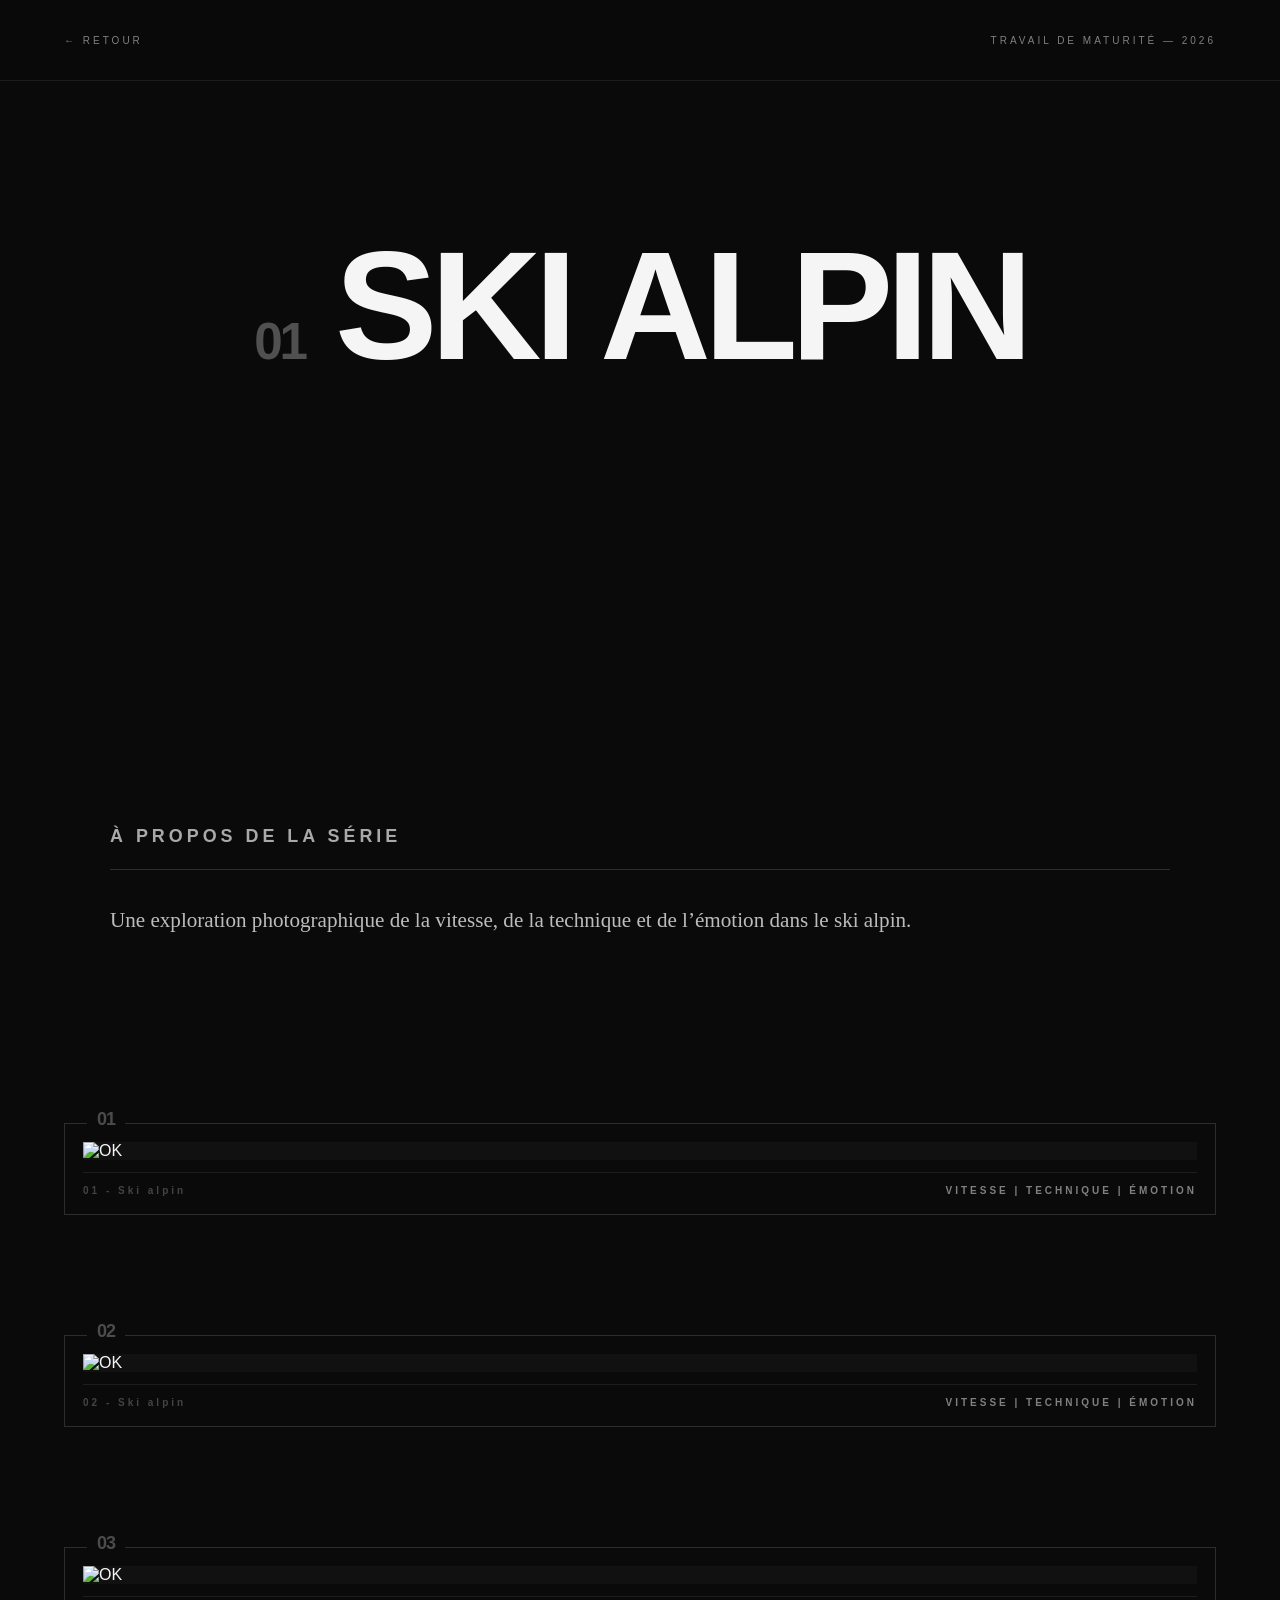
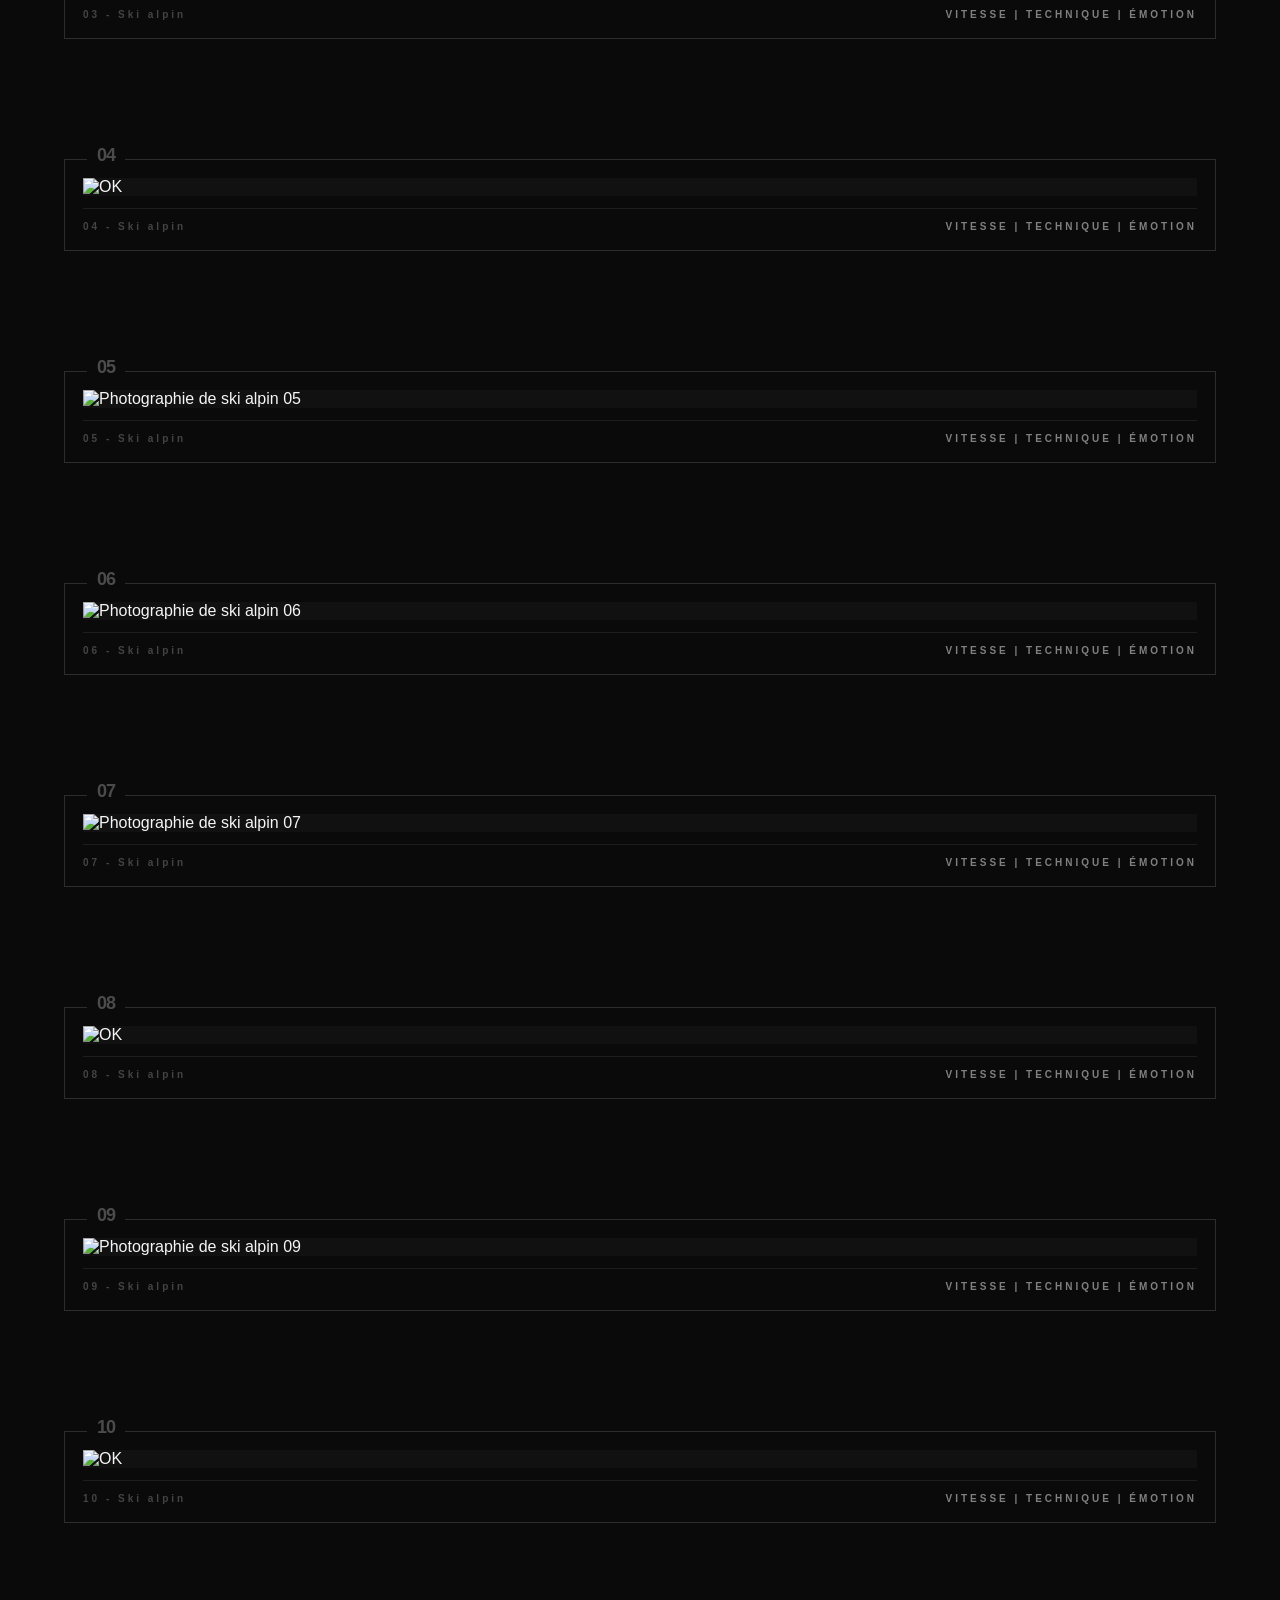
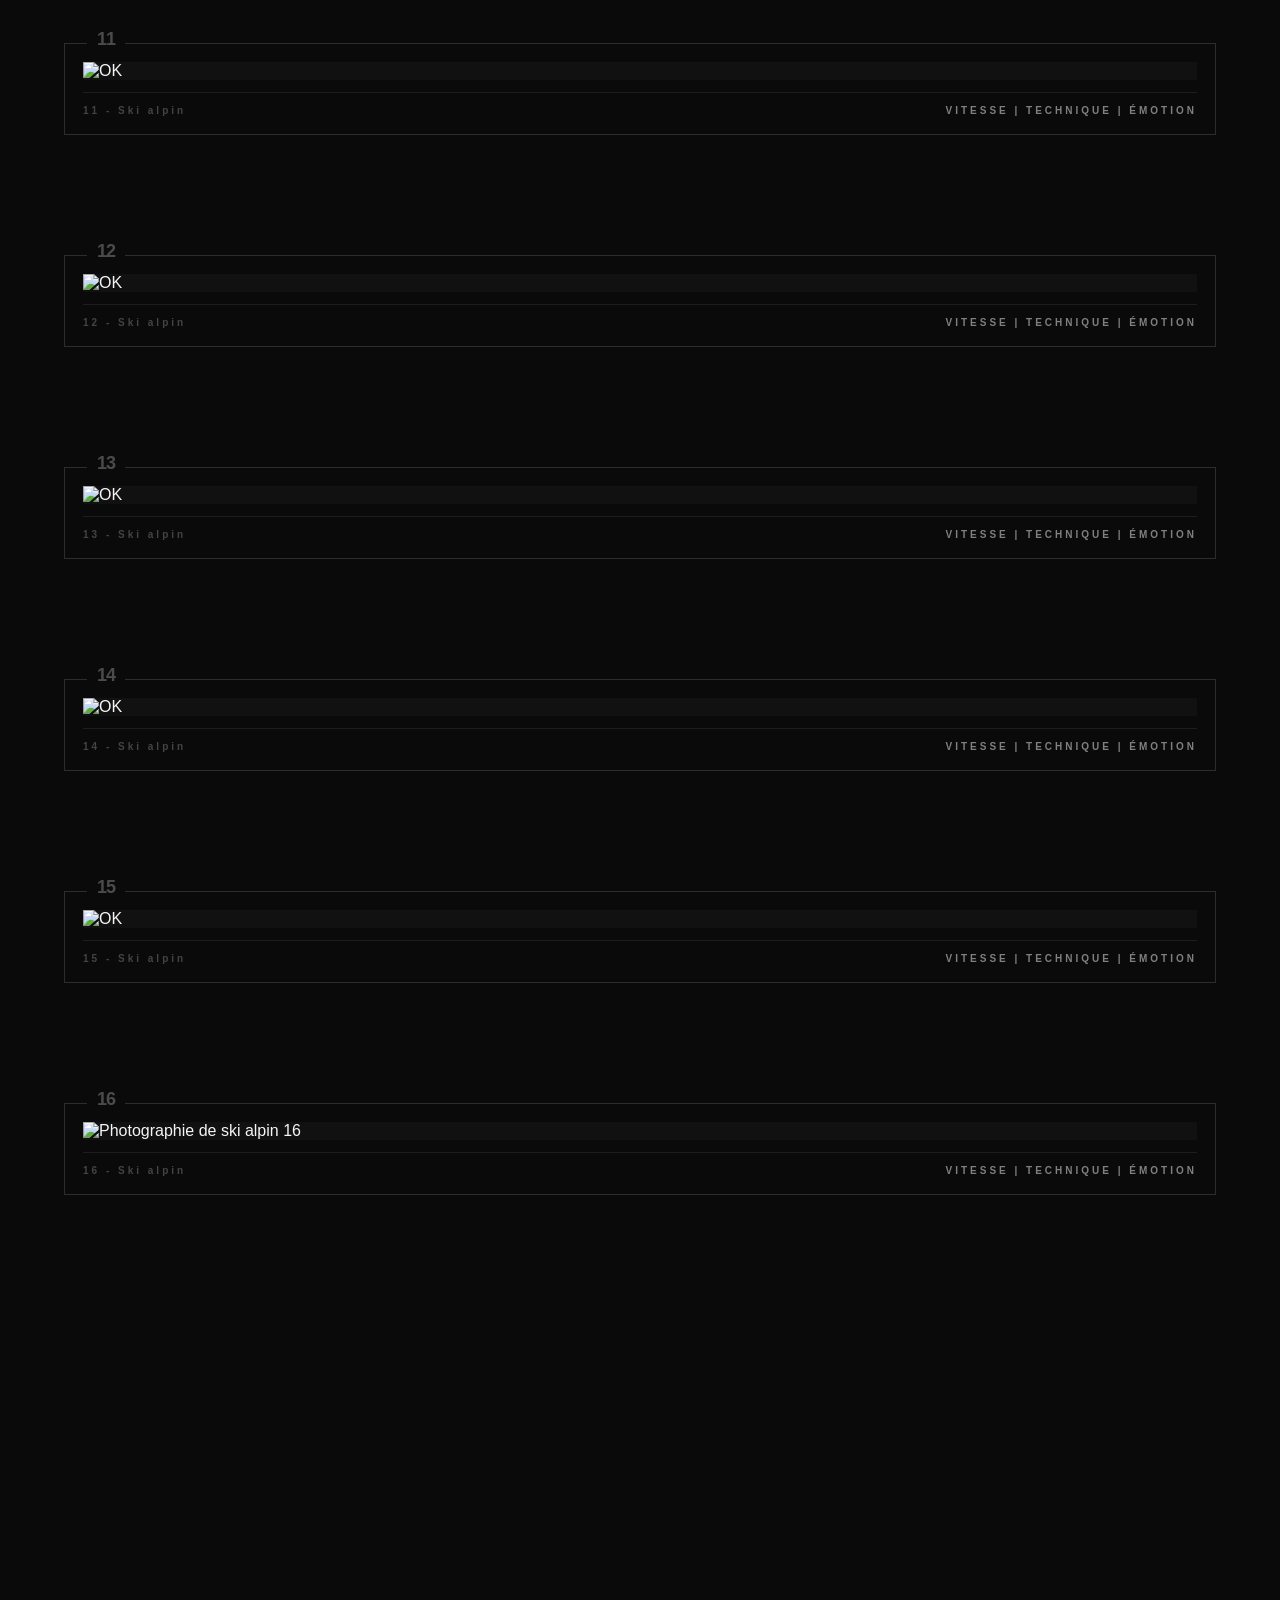
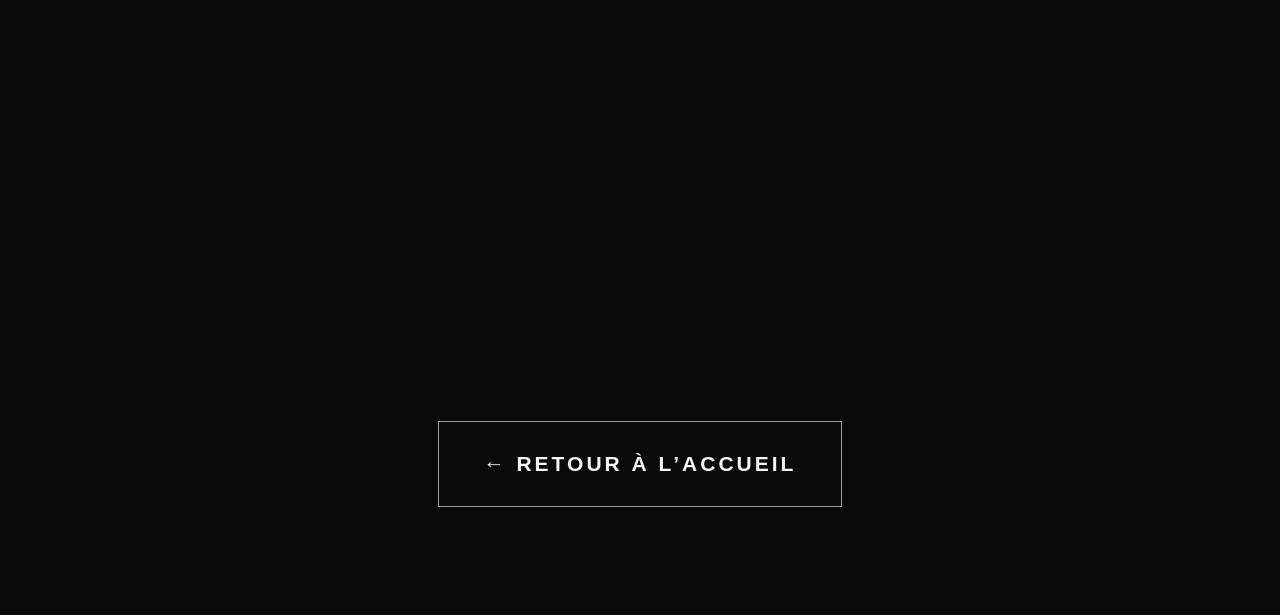
==== ski-alpin.html @ b0fd59bf "Add files via upload" ====
<!DOCTYPE html>

<html lang="fr">



<head>

  <meta charset="UTF-8">

  <meta name="viewport" content="width=device-width, initial-scale=1.0">



  <title>Ski Alpin — Photographier le mouvement</title>



  <link rel="stylesheet" href="style.css">


  <style>
    /* SECTION FINALE — SKI ALPIN */
    .sport-end {
      position: relative;
      min-height: 100vh;
      display: flex;
      align-items: flex-end;
      justify-content: center;
      padding: 0 20px 12vh;
      background-image:
        linear-gradient(to bottom,
          #0a0a0a 0%,
          rgba(10, 10, 10, 0.98) 10%,
          rgba(10, 10, 10, 0.85) 25%,
          rgba(10, 10, 10, 0.55) 45%,
          rgba(10, 10, 10, 0.15) 70%,
          rgba(10, 10, 10, 0.20) 100%),
        url("images/PHOTO30.jpg");
      background-size: cover;
      background-position: center;
      background-repeat: no-repeat;
    }

    .sport-end-return {
      position: relative;
      z-index: 1;
      display: inline-block;
      padding: 30px 45px;
      border: 1px solid rgba(255, 255, 255, 0.6);
      color: #f5f5f5;
      background: rgba(10, 10, 10, 0.45);
      text-decoration: none;
      font-size: 21px;
      font-weight: 700;
      letter-spacing: 3px;
      transition: background 0.3s ease, border-color 0.3s ease;
    }

    .sport-end-return:hover {
      background: rgba(10, 10, 10, 0.85);
      border-color: #f5f5f5;
    }
  </style>

</head>



<body>



  <main class="sport-page">



    <header class="sport-page-header">



      <a href="index.html" class="back-button">

        ← RETOUR

      </a>



      <div class="topbar-project">

        TRAVAIL DE MATURITÉ — 2026

      </div>



      <div class="sport-page-title">

        <span class="page-number">01</span>

        <h1>SKI ALPIN</h1>

      </div>



      <div class="topbar-title">

        <span>01</span>

        <strong>SKI ALPIN</strong>

      </div>



    </header>





    <section class="sport-gallery">





      <!-- =========================

           INTRODUCTION

      \========================== -->



      <div class="sport-intro">



        <div class="sport-intro-label">

          À PROPOS DE LA SÉRIE

        </div>



        <div class="sport-intro-line"></div>



        <p class="sport-intro-text">

          Une exploration photographique de la vitesse, de la technique et de l’émotion dans le ski alpin.

        </p>



      </div>





      <!-- =========================================================

           GALERIE — 30 CADRES PLEINE LARGEUR



           Pour ajouter une photo, remplace la ligne commentée par :

           <img src="NOM-DE-LA-PHOTO.jpg" alt="Description de la photo">

      \========================================================== -->



      <div class="gallery-full-list">



        <!-- CADRE 01 -->

        <article class="gallery-single-frame">

          <span class="gallery-single-number">01</span>

          <div class="gallery-single-media">

            <img src="images/PHOTO1.jpg" alt="OK">

          </div>

          <div class="gallery-single-caption">

            <span>01 - Ski alpin</span>

            <span>VITESSE | TECHNIQUE | ÉMOTION</span>

          </div>

        </article>



        <!-- CADRE 02 -->

        <article class="gallery-single-frame">

          <span class="gallery-single-number">02</span>

          <div class="gallery-single-media">

            <img src="images/PHOTO2.jpg" alt="OK">

          </div>

          <div class="gallery-single-caption">

            <span>02 - Ski alpin</span>

            <span>VITESSE | TECHNIQUE | ÉMOTION</span>

          </div>

        </article>



        <!-- CADRE 03 -->

        <article class="gallery-single-frame">

          <span class="gallery-single-number">03</span>

          <div class="gallery-single-media">

            <img src="images/PHOTO3.jpg" alt="OK">

          </div>

          <div class="gallery-single-caption">

            <span>03 - Ski alpin</span>

            <span>VITESSE | TECHNIQUE | ÉMOTION</span>

          </div>

        </article>



        <!-- CADRE 04 -->

        <article class="gallery-single-frame">

          <span class="gallery-single-number">04</span>

          <div class="gallery-single-media">

            <img src="images/PHOTO4.jpg" alt="OK">

          </div>

          <div class="gallery-single-caption">

            <span>04 - Ski alpin</span>

            <span>VITESSE | TECHNIQUE | ÉMOTION</span>

          </div>

        </article>



        <!-- CADRE 05 -->

        <article class="gallery-single-frame">

          <span class="gallery-single-number">05</span>

          <div class="gallery-single-media">

            <img src="images/PHOTO5.jpg" alt="Photographie de ski alpin 05">

          </div>

          <div class="gallery-single-caption">

            <span>05 - Ski alpin</span>

            <span>VITESSE | TECHNIQUE | ÉMOTION</span>

          </div>

        </article>



        <!-- CADRE 06 -->

        <article class="gallery-single-frame">

          <span class="gallery-single-number">06</span>

          <div class="gallery-single-media">

            <img src="images/PHOTO6.jpg" alt="Photographie de ski alpin 06">

          </div>

          <div class="gallery-single-caption">

            <span>06 - Ski alpin</span>

            <span>VITESSE | TECHNIQUE | ÉMOTION</span>

          </div>

        </article>



        <!-- CADRE 07 -->

        <article class="gallery-single-frame">

          <span class="gallery-single-number">07</span>

          <div class="gallery-single-media">

            <img src="images/PHOTO7.jpg" alt="Photographie de ski alpin 07">

          </div>

          <div class="gallery-single-caption">

            <span>07 - Ski alpin</span>

            <span>VITESSE | TECHNIQUE | ÉMOTION</span>

          </div>

        </article>



        <!-- CADRE 08 -->

        <article class="gallery-single-frame">

          <span class="gallery-single-number">08</span>

          <div class="gallery-single-media">

            <img src="images/PHOTO8.jpg" alt="OK">

          </div>

          <div class="gallery-single-caption">

            <span>08 - Ski alpin</span>

            <span>VITESSE | TECHNIQUE | ÉMOTION</span>

          </div>

        </article>



        <!-- CADRE 09 -->

        <article class="gallery-single-frame">

          <span class="gallery-single-number">09</span>

          <div class="gallery-single-media">

            <img src="images/PHOTO9.jpg" alt="Photographie de ski alpin 09">

          </div>

          <div class="gallery-single-caption">

            <span>09 - Ski alpin</span>

            <span>VITESSE | TECHNIQUE | ÉMOTION</span>

          </div>

        </article>



        <!-- CADRE 10 -->

        <article class="gallery-single-frame">

          <span class="gallery-single-number">10</span>

          <div class="gallery-single-media">

            <img src="images/PHOTO10.jpg" alt="OK">

          </div>

          <div class="gallery-single-caption">

            <span>10 - Ski alpin</span>

            <span>VITESSE | TECHNIQUE | ÉMOTION</span>

          </div>

        </article>



        <!-- CADRE 11 -->

        <article class="gallery-single-frame">

          <span class="gallery-single-number">11</span>

          <div class="gallery-single-media">

            <img src="images/PHOTO11.jpg" alt="OK">

          </div>

          <div class="gallery-single-caption">

            <span>11 - Ski alpin</span>

            <span>VITESSE | TECHNIQUE | ÉMOTION</span>

          </div>

        </article>



        <!-- CADRE 12 -->

        <article class="gallery-single-frame">

          <span class="gallery-single-number">12</span>

          <div class="gallery-single-media">

            <img src="images/PHOTO12.jpg" alt="OK">

          </div>

          <div class="gallery-single-caption">

            <span>12 - Ski alpin</span>

            <span>VITESSE | TECHNIQUE | ÉMOTION</span>

          </div>

        </article>



        <!-- CADRE 13 -->

        <article class="gallery-single-frame">

          <span class="gallery-single-number">13</span>

          <div class="gallery-single-media">

            <img src="images/PHOTO13.jpg" alt="OK">

          </div>

          <div class="gallery-single-caption">

            <span>13 - Ski alpin</span>

            <span>VITESSE | TECHNIQUE | ÉMOTION</span>

          </div>

        </article>



        <!-- CADRE 14 -->

        <article class="gallery-single-frame">

          <span class="gallery-single-number">14</span>

          <div class="gallery-single-media">

            <img src="images/PHOTO14.jpg" alt="OK">

          </div>

          <div class="gallery-single-caption">

            <span>14 - Ski alpin</span>

            <span>VITESSE | TECHNIQUE | ÉMOTION</span>

          </div>

        </article>



        <!-- CADRE 15 -->

        <article class="gallery-single-frame">

          <span class="gallery-single-number">15</span>

          <div class="gallery-single-media">

            <img src="images/PHOTO15.jpg" alt="OK">

          </div>

          <div class="gallery-single-caption">

            <span>15 - Ski alpin</span>

            <span>VITESSE | TECHNIQUE | ÉMOTION</span>

          </div>

        </article>



        <!-- CADRE 16 -->

        <article class="gallery-single-frame">

          <span class="gallery-single-number">16</span>

          <div class="gallery-single-media">

            <img src="images/PHOTO16.jpg" alt="Photographie de ski alpin 16">

          </div>

          <div class="gallery-single-caption">

            <span>16 - Ski alpin</span>

            <span>VITESSE | TECHNIQUE | ÉMOTION</span>

          </div>

        </article>




      </div>



    </section>




    <!-- SECTION FINALE — PHOTO 30 HORS GALERIE -->
    <section class="sport-end">
      <a href="index.html" class="sport-end-return">← RETOUR À L’ACCUEIL</a>
    </section>

  </main>



  <script src="script.js"></script>



</body>



</html>
---- style.css ----
* {

  margin: 0;

  padding: 0;

  box-sizing: border-box;

}





/* =========================================================

   NOUVELLE GALERIE — 12 PHOTOS PLEINE LARGEUR

\========================================================= */



.gallery-full-list {

  width: 100%;

  margin: 160px auto 0;



  display: flex;

  flex-direction: column;



  gap: 120px;

}



.gallery-single-frame {

  position: relative;



  width: 100%;



  padding: 18px;



  border: 1px solid rgba(255, 255, 255, 0.14);



  background: #0a0a0a;

}



.gallery-single-number {

  position: absolute;



  top: -15px;

  left: 22px;



  padding: 0 10px;



  background: #0a0a0a;



  font-size: 18px;

  font-weight: 800;

  letter-spacing: -1px;



  color: rgba(245, 245, 245, 0.28);



  z-index: 2;

}



.gallery-single-media {

  width: 100%;



  display: block;



  overflow: hidden;



  background: #111;

}



.gallery-single-media img {

  display: block;



  width: 100%;

  height: auto;



  background: #111;

}



.gallery-single-caption {

  display: flex;



  align-items: center;

  justify-content: space-between;



  gap: 16px;



  margin-top: 12px;

  padding-top: 12px;



  border-top: 1px solid rgba(255, 255, 255, 0.08);



  font-size: 10px;

  font-weight: 700;

  letter-spacing: 3px;



  color: rgba(245, 245, 245, 0.5);

}



.gallery-single-caption span:first-child {

  color: rgba(245, 245, 245, 0.25);

}



@media (max-width: 700px) {



  .gallery-full-list {

    margin-top: 100px;

    gap: 75px;

  }



  .gallery-single-frame {

    padding: 10px;

  }



  .gallery-single-number {

    top: -11px;

    left: 14px;



    padding: 0 7px;



    font-size: 14px;

  }



  .gallery-single-caption {

    margin-top: 8px;

    padding-top: 8px;



    gap: 10px;



    font-size: 8px;

    letter-spacing: 2px;

  }



}



html {

  scroll-behavior: smooth;

}



body {

  background: #0a0a0a;

  color: #f5f5f5;

  font-family: Arial, Helvetica, sans-serif;

  overflow-x: hidden;

}





/* =========================

   PAGE PRINCIPALE — HERO

\========================= */



.hero {

  min-height: 100vh;

  position: relative;



  display: flex;

  align-items: center;

  justify-content: center;



  text-align: center;

  background: #0a0a0a;

}



.hero-content {

  position: relative;

  transform: translateY(-10vh);

  z-index: 2;

}





/* LIGNE EN HAUT */



.hero::before {

  content: "";



  position: absolute;



  top: 30px;

  left: 5%;

  right: 5%;



  height: 1px;



  background: rgba(255, 255, 255, 0.15);

}





/* PETITS TEXTES */



.subtitle {

  font-size: 11px;

  letter-spacing: 5px;

  margin-bottom: 35px;



  opacity: 0;



  animation: fadeUp 0.8s ease forwards;

  animation-delay: 0.2s;

}



.name {

  font-size: 10px;

  letter-spacing: 4px;



  margin-top: -25px;

  margin-bottom: 35px;



  opacity: 0;



  animation: fadeUp 0.8s ease forwards;

  animation-delay: 0.3s;

}





/* TITRE */



.hero-content h1 {

  font-size: clamp(60px, 10vw, 150px);



  line-height: 0.82;

  letter-spacing: -6px;



  font-weight: 800;

  text-transform: uppercase;



  opacity: 0;

  transform: translateY(50px);



  animation: titleReveal 1.1s cubic-bezier(.16, 1, .3, 1) forwards;

  animation-delay: 0.4s;

}





/* SOUS-TITRE SPORTS */



.sports {

  margin-top: 38px;



  font-size: 12px;

  letter-spacing: 6px;



  opacity: 0;



  animation: fadeUp 0.8s ease forwards;

  animation-delay: 1s;

}





/* TEXTE VERTICAL */



.hero::after {

  content: "VITESSE / TECHNIQUE / EMOTION";



  position: absolute;



  left: 35px;

  bottom: 35px;



  font-size: 9px;

  letter-spacing: 3px;



  writing-mode: vertical-rl;



  transform: rotate(180deg);



  opacity: 0.35;

}





/* FLÈCHE */



.scroll {

  position: absolute;



  bottom: 35px;

  left: 50%;



  transform: translateX(-50%);



  font-size: 22px;



  opacity: 0;



  animation:

    fadeScroll 0.8s forwards 1.5s,

    bounce 2s ease-in-out infinite 2.4s;

}





/* =========================

   ANIMATIONS

\========================= */



@keyframes titleReveal {

  from {

    opacity: 0;

    transform: translateY(50px);

  }



  to {

    opacity: 1;

    transform: translateY(0);

  }

}



@keyframes fadeUp {

  from {

    opacity: 0;

    transform: translateY(15px);

  }



  to {

    opacity: 0.65;

    transform: translateY(0);

  }

}



@keyframes fadeScroll {

  to {

    opacity: 0.5;

  }

}



@keyframes bounce {

  0%,

  100% {

    transform: translate(-50%, 0);

  }



  50% {

    transform: translate(-50%, 10px);

  }

}





/* =========================

   PHOTO PAGE PRINCIPALE

\========================= */



.hero-photo {

  position: absolute;



  left: 0;

  right: 0;

  bottom: 0;



  height: 50%;



  background-image:

    linear-gradient(

      to bottom,

      #0a0a0a 0%,

      rgba(10, 10, 10, 0.98) 10%,

      rgba(10, 10, 10, 0.92) 18%,

      rgba(10, 10, 10, 0.82) 26%,

      rgba(10, 10, 10, 0.68) 36%,

      rgba(10, 10, 10, 0.52) 46%,

      rgba(10, 10, 10, 0.36) 56%,

      rgba(10, 10, 10, 0.22) 66%,

      rgba(10, 10, 10, 0.12) 74%,

      rgba(10, 10, 10, 0.05) 82%,

      rgba(10, 10, 10, 0) 90%

    ),

    url("images/IMG_0004.jpg");



  background-size: 100% 100%, 100% auto;

  background-position: center, center bottom;

  background-repeat: no-repeat;



  z-index: 0;

}





/* =========================

   CHOIX DES SPORTS

\========================= */



.sports-menu {

  background: #0a0a0a;



  padding: 100px 5%;



  display: flex;

  flex-direction: column;



  gap: 20px;

}



.sport-box {

  position: relative;



  color: #f5f5f5;

  text-decoration: none;



  width: 100%;

  min-height: 220px;



  border: 1px solid rgba(255, 255, 255, 0.18);



  display: flex;

  align-items: center;



  padding: 50px;



  overflow: visible;



  transition:

    background 0.5s cubic-bezier(.16, 1, .3, 1),

    transform 0.5s cubic-bezier(.16, 1, .3, 1);

}





/* NUMÉRO */



.sport-number {

  position: absolute;



  top: -18px;

  left: 22px;



  font-size: 64px;

  font-weight: 900;



  letter-spacing: -5px;

  line-height: 1;



  color: rgba(245, 245, 245, 0.25);



  background: #0a0a0a;



  padding: 0 14px;



  z-index: 5;

}





/* NOM DU SPORT */



.sport-box h2 {

  font-size: clamp(45px, 7vw, 100px);



  letter-spacing: -4px;



  font-weight: 800;

  line-height: 1;



  transition: transform 0.5s cubic-bezier(.16, 1, .3, 1);

}





/* FLÈCHE */



.sport-arrow {

  position: absolute;



  right: 40px;



  font-size: 35px;



  opacity: 0.4;



  transition:

    transform 0.5s cubic-bezier(.16, 1, .3, 1),

    opacity 0.5s ease;

}





/* SURVOL */



.sport-box:hover {

  background: #151515;

}



.sport-box:hover h2 {

  transform: translateX(15px);

}



.sport-box:hover .sport-arrow {

  transform: translateX(10px);

  opacity: 1;

}





/* =========================

   PAGE SPORT

\========================= */



.sport-page {

  background: #0a0a0a;

  min-height: 200vh;

}



.sport-page-header {

  height: 100vh;



  position: relative;



  display: flex;

  align-items: center;

  justify-content: center;



  background: #0a0a0a;



  overflow: hidden;

}





/* PHOTO D’EN-TÊTE */



.sport-page-header::before {

  content: "";



  position: absolute;



  left: 0;

  right: 0;



  bottom: 0;



  height: 100%;



  background-image:

    linear-gradient(

      to bottom,

      #0a0a0a 0%,

      rgba(10, 10, 10, 0.99) 8%,

      rgba(10, 10, 10, 0.96) 15%,

      rgba(10, 10, 10, 0.90) 22%,

      rgba(10, 10, 10, 0.80) 30%,

      rgba(10, 10, 10, 0.68) 39%,

      rgba(10, 10, 10, 0.54) 48%,

      rgba(10, 10, 10, 0.40) 57%,

      rgba(10, 10, 10, 0.27) 66%,

      rgba(10, 10, 10, 0.16) 75%,

      rgba(10, 10, 10, 0.08) 84%,

      rgba(10, 10, 10, 0.02) 92%,

      rgba(10, 10, 10, 0) 100%

    ),

    url("images/PHOTO6.jpg");



  background-size: 100% 100%, 100% auto;

  background-position: center, center bottom;

  background-repeat: no-repeat;



  z-index: 0;

}





/* BARRE FIXE */



.sport-page-header::after {

  content: "";



  position: fixed;



  top: 0;

  left: 0;



  width: 100%;

  height: 80px;



  background: rgba(10, 10, 10, 0.96);



  backdrop-filter: blur(10px);

  -webkit-backdrop-filter: blur(10px);



  border-bottom: 1px solid rgba(255, 255, 255, 0.08);



  z-index: 9000;



  pointer-events: none;

}





/* GRAND TITRE */



.sport-page-title {

  position: relative;



  display: flex;



  align-items: baseline;

  justify-content: center;



  gap: 30px;



  width: max-content;



  white-space: nowrap;



  z-index: 2;



  transform: translateY(-16vh);

}



.page-number {

  font-size: clamp(30px, 4vw, 60px);



  font-weight: 800;



  color: rgba(245, 245, 245, 0.3);



  letter-spacing: -3px;



  line-height: 1;

}



.sport-page-title h1 {

  font-size: clamp(70px, 12vw, 180px);



  font-weight: 800;



  letter-spacing: -7px;



  line-height: 0.85;

}





/* =========================

   TITRE DANS LA BARRE

\========================= */



.topbar-title {

  position: fixed;



  top: 0;

  left: 50%;



  height: 80px;



  display: flex;

  align-items: center;

  justify-content: center;



  gap: 16px;



  transform:

    translateX(-50%)

    translateY(-10px);



  opacity: 0;



  z-index: 10000;



  pointer-events: none;



  transition:

    opacity 0.4s ease,

    transform 0.4s cubic-bezier(.16, 1, .3, 1);

}



.topbar-title.visible {

  opacity: 1;



  transform:

    translateX(-50%)

    translateY(0);

}



.topbar-title span {

  font-size: 23px;



  font-weight: 700;



  letter-spacing: 1px;



  color: rgba(245, 245, 245, 0.45);

}



.topbar-title strong {

  font-size: 35px;



  font-weight: 800;



  letter-spacing: 2px;



  color: #f5f5f5;

}





/* =========================

   RETOUR

\========================= */



.back-button {

  position: fixed;



  top: 40px;

  left: 5%;



  transform: translateY(-50%);



  color: rgba(245, 245, 245, 0.5);



  text-decoration: none;



  font-size: 10px;



  letter-spacing: 3px;



  transition: color 0.3s ease;



  z-index: 11000;

}



.back-button:hover {

  color: #f5f5f5;

}





/* =========================

   TRAVAIL DE MATURITÉ

\========================= */



.topbar-project {

  position: fixed;



  top: 40px;

  right: 5%;



  transform: translateY(-50%);



  color: rgba(245, 245, 245, 0.5);



  font-size: 10px;



  letter-spacing: 3px;



  white-space: nowrap;



  z-index: 11000;

}





/* =========================

   GALERIE

\========================= */



.sport-gallery {

  position: relative;



  min-height: 150vh;



  background: #0a0a0a;



  z-index: 2;



  padding: 0 5% 120px;

}





/* =========================

   INTRODUCTION

\========================= */



.sport-intro {

  position: relative;



  width: 100%;

  max-width: 1100px;



  margin: -11vh auto 0;



  padding: 25px 20px;



  z-index: 3;

}



.sport-intro-label {

  display: flex;

  align-items: center;



  margin-bottom: 22px;



  font-size: clamp(16px, 1.4vw, 20px);



  font-weight: 700;



  letter-spacing: 4px;



  color: rgba(245, 245, 245, 0.68);

}



.sport-intro-line {

  height: 1px;



  margin-bottom: 34px;



  background: rgba(255, 255, 255, 0.14);

}



.sport-intro-text {

  width: 100%;



  text-align: left;



  font-family: Georgia, "Times New Roman", serif;



  font-size: clamp(18px, 1.65vw, 23px);



  font-weight: 400;



  line-height: 1.6;



  color: rgba(245, 245, 245, 0.76);

}





/* =========================================================

   GROUPES PHOTOS

\========================================================= */



.gallery-photo-first,

.gallery-photo-second,

.gallery-photo-third {

  position: relative;



  width: 100%;



  padding: 18px;



  border: 1px solid rgba(255, 255, 255, 0.14);



  background: #0a0a0a;

}



.gallery-photo-first {

  margin: 160px auto 0;

}



.gallery-photo-second,

.gallery-photo-third {

  margin: 120px auto 0;

}





/* =========================

   NUMÉRO 01

\========================= */



.gallery-photo-first::before {

  content: "01";



  position: absolute;



  top: -15px;

  left: 22px;



  padding: 0 10px;



  background: #0a0a0a;



  font-size: 18px;

  font-weight: 800;



  letter-spacing: -1px;



  color: rgba(245, 245, 245, 0.28);



  z-index: 2;

}





/* =========================

   NUMÉRO 02

\========================= */



.gallery-photo-second::before {

  content: "02";



  position: absolute;



  top: -15px;

  left: 22px;



  padding: 0 10px;



  background: #0a0a0a;



  font-size: 18px;

  font-weight: 800;



  letter-spacing: -1px;



  color: rgba(245, 245, 245, 0.28);



  z-index: 2;

}





/* =========================

   NUMÉRO 03

\========================= */



.gallery-photo-third::before {

  content: "03";



  position: absolute;



  top: -15px;

  left: 22px;



  padding: 0 10px;



  background: #0a0a0a;



  font-size: 18px;

  font-weight: 800;



  letter-spacing: -1px;



  color: rgba(245, 245, 245, 0.28);



  z-index: 2;

}





/* =========================

   GRANDES PHOTOS

\========================= */



.gallery-main-photo {

  display: block;



  width: 100%;

  height: auto;

}





/* =========================

   SÉPARATION ENTRE

   GRANDE PHOTO ET DUO

\========================= */



.gallery-inside-separator {

  width: 100%;



  margin-top: 12px;

  padding-top: 12px;



  border-top: 1px solid rgba(255, 255, 255, 0.10);

}





/* =========================

   DEUX PHOTOS CÔTE À CÔTE

\========================= */



.gallery-duo-top {

  display: grid;



  grid-template-columns:

    minmax(0, 1fr)

    1px

    minmax(0, 1fr);



  gap: 12px;



  width: 100%;



  align-items: start;

}



.gallery-duo-item {

  width: 100%;



  min-width: 0;



  overflow: visible;

}



.gallery-duo-item img {

  display: block;



  width: 100%;

  height: auto;

}





/* SÉPARATION VERTICALE */



.gallery-duo-separator {

  align-self: stretch;



  width: 1px;



  background: rgba(255, 255, 255, 0.10);

}





/* =========================

   GRANDE PHOTO DU BAS

\========================= */



.gallery-duo-large {

  position: relative;



  width: 100%;



  margin-top: 12px;

  padding-top: 12px;



  border-top: 1px solid rgba(255, 255, 255, 0.10);



  overflow: hidden;

}



.gallery-duo-large img {

  display: block;



  width: 100%;

  height: auto;

}





/* =========================

   LÉGENDES

\========================= */



.gallery-photo-caption {

  display: flex;



  align-items: center;

  justify-content: space-between;



  gap: 16px;



  margin-top: 12px;

  padding-top: 12px;



  border-top: 1px solid rgba(255, 255, 255, 0.08);



  font-size: 10px;

  font-weight: 700;



  letter-spacing: 3px;



  color: rgba(245, 245, 245, 0.5);

}



.gallery-photo-caption span:first-child {

  color: rgba(245, 245, 245, 0.25);

}





/* =========================

   MOBILE

\========================= */



@media (max-width: 700px) {



  /* PAGE PRINCIPALE */



  .hero-content {

    transform: translateY(-7vh);

  }



  .hero-content h1 {

    font-size: 16vw;

    letter-spacing: -3px;

  }



  .subtitle {

    letter-spacing: 3px;

  }



  .sports {

    font-size: 10px;

    letter-spacing: 3px;

  }



  .hero::after {

    display: none;

  }





  /* MENU SPORTS */



  .sports-menu {

    padding: 60px 20px;

  }



  .sport-box {

    min-height: 160px;

    padding: 30px;

  }



  .sport-box h2 {

    font-size: 12vw;

    letter-spacing: -2px;

  }



  .sport-arrow {

    right: 25px;

    font-size: 25px;

  }





  /* PAGE SPORT */



  .sport-page-header::after {

    height: 65px;

  }



  .sport-page-header::before {

    height: 60%;

    bottom: 0;

  }



  .sport-page-title {

    gap: 15px;

    transform: translateY(-11vh);

  }



  .sport-page-title h1 {

    font-size: 16vw;

    letter-spacing: -4px;

  }



  .page-number {

    font-size: 8vw;

  }



  .topbar-title {

    height: 65px;

    gap: 10px;

  }



  .topbar-title span {

    font-size: 16px;

  }



  .topbar-title strong {

    font-size: 24px;

    letter-spacing: 1.5px;

  }



  .back-button {

    top: 32.5px;



    font-size: 9px;



    letter-spacing: 2px;

  }



  .topbar-project {

    top: 32.5px;

    right: 20px;



    font-size: 9px;



    letter-spacing: 2px;

  }





  /* GALERIE */



  .sport-gallery {

    padding-left: 20px;

    padding-right: 20px;

  }



  .sport-intro {

    margin-top: -7vh;



    padding: 0;

  }



  .sport-intro-label {

    font-size: 13px;



    letter-spacing: 2.5px;



    margin-bottom: 18px;

  }



  .sport-intro-line {

    margin-bottom: 24px;

  }



  .sport-intro-text {

    max-width: 100%;



    font-size: 17px;



    line-height: 1.6;

  }





  /* GROUPES */



  .gallery-photo-first,

  .gallery-photo-second,

  .gallery-photo-third {

    padding: 10px;

  }



  .gallery-photo-first {

    margin: 100px auto 0;

  }



  .gallery-photo-second,

  .gallery-photo-third {

    margin: 75px auto 0;

  }



  .gallery-photo-first::before,

  .gallery-photo-second::before,

  .gallery-photo-third::before {

    top: -11px;

    left: 14px;



    padding: 0 7px;



    font-size: 14px;

  }





  /* ESPACES INTERNES */



  .gallery-inside-separator {

    margin-top: 8px;

    padding-top: 8px;

  }



  .gallery-duo-top {

    gap: 8px;

  }



  .gallery-duo-large {

    margin-top: 8px;

    padding-top: 8px;

  }





  /* LÉGENDE */



  .gallery-photo-caption {

    margin-top: 8px;

    padding-top: 8px;



    gap: 10px;



    font-size: 8px;



    letter-spacing: 2px;

  }

}





/* =========================================================

   GROUPE 04 — QUATRE PHOTOS EN GRILLE 2 × 2

\========================================================= */



.gallery-photo-fourth {

  position: relative;



  width: 100%;



  margin: 120px auto 0;

  padding: 18px;



  border: 1px solid rgba(255, 255, 255, 0.14);



  background: #0a0a0a;

}





/* NUMÉRO 04 */



.gallery-photo-fourth::before {

  content: "04";



  position: absolute;



  top: -15px;

  left: 22px;



  padding: 0 10px;



  background: #0a0a0a;



  font-size: 18px;

  font-weight: 800;



  letter-spacing: -1px;



  color: rgba(245, 245, 245, 0.28);



  z-index: 2;

}





/* GRILLE DE QUATRE PHOTOS */



.gallery-square-grid {

  display: grid;



  grid-template-columns: repeat(2, minmax(0, 1fr));



  gap: 12px;



  width: 100%;



  align-items: stretch;

}





/* CADRE DE CHAQUE IMAGE */



.gallery-square-item {

  position: relative;



  width: 100%;

  min-width: 0;



  aspect-ratio: 4 / 3;



  overflow: hidden;



  background: #111;

}





/* IMAGES DU GROUPE 04 */



.gallery-square-item img {

  display: block;



  width: 100%;

  height: 100%;



  object-fit: cover;

}





/* GROUPE 04 SUR MOBILE */



@media (max-width: 700px) {



  .gallery-photo-fourth {

    margin: 75px auto 0;



    padding: 10px;

  }



  .gallery-photo-fourth::before {

    top: -11px;

    left: 14px;



    padding: 0 7px;



    font-size: 14px;

  }



  .gallery-square-grid {

    gap: 8px;

  }

}


/* SECTION FINALE — SKI ALPIN */
    .sport-end {
      position: relative;
      min-height: 100vh;
      display: flex;
      align-items: flex-end;
      justify-content: center;
      padding: 0 20px 12vh;
      background-image:
        linear-gradient(to bottom,
          #0a0a0a 0%,
          rgba(10, 10, 10, 0.98) 10%,
          rgba(10, 10, 10, 0.85) 25%,
          rgba(10, 10, 10, 0.55) 45%,
          rgba(10, 10, 10, 0.15) 70%,
          rgba(10, 10, 10, 0.20) 100%),
        url("images/PHOTO30.jpg");
      background-size: cover;
      background-position: center;
      background-repeat: no-repeat;
    }

    .sport-end-return {
      position: relative;
      z-index: 1;
      display: inline-block;
      padding: 30px 45px;
      border: 1px solid rgba(255, 255, 255, 0.6);
      color: #f5f5f5;
      background: rgba(10, 10, 10, 0.45);
      text-decoration: none;
      font-size: 21px;
      font-weight: 700;
      letter-spacing: 3px;
      transition: background 0.3s ease, border-color 0.3s ease;
    }

    .sport-end-return:hover {
      background: rgba(10, 10, 10, 0.85);
      border-color: #f5f5f5;
    }


/* =========================================================
   SKI NAUTIQUE — IMAGES PROPRES À LA SOUS-PAGE
   (sans modifier les styles existants du ski alpin)
========================================================= */

/* Photo d’en-tête de la page Ski Nautique */
.sport-page.nautique .sport-page-header::before {
  background-image:
    linear-gradient(
      to bottom,
      #0a0a0a 0%,
      rgba(10, 10, 10, 0.99) 8%,
      rgba(10, 10, 10, 0.96) 15%,
      rgba(10, 10, 10, 0.90) 22%,
      rgba(10, 10, 10, 0.80) 30%,
      rgba(10, 10, 10, 0.68) 39%,
      rgba(10, 10, 10, 0.54) 48%,
      rgba(10, 10, 10, 0.40) 57%,
      rgba(10, 10, 10, 0.27) 66%,
      rgba(10, 10, 10, 0.16) 75%,
      rgba(10, 10, 10, 0.08) 84%,
      rgba(10, 10, 10, 0.02) 92%,
      rgba(10, 10, 10, 0) 100%
    ),
    url("images/NAUTIQUE10.jpg");
}

/* Photo finale de la page Ski Nautique */
.sport-page.nautique .sport-end {
  background-image:
    linear-gradient(to bottom,
      #0a0a0a 0%,
      rgba(10, 10, 10, 0.98) 10%,
      rgba(10, 10, 10, 0.85) 25%,
      rgba(10, 10, 10, 0.55) 45%,
      rgba(10, 10, 10, 0.15) 70%,
      rgba(10, 10, 10, 0.20) 100%),
    url("images/NAUTIQUE30.jpg");
}
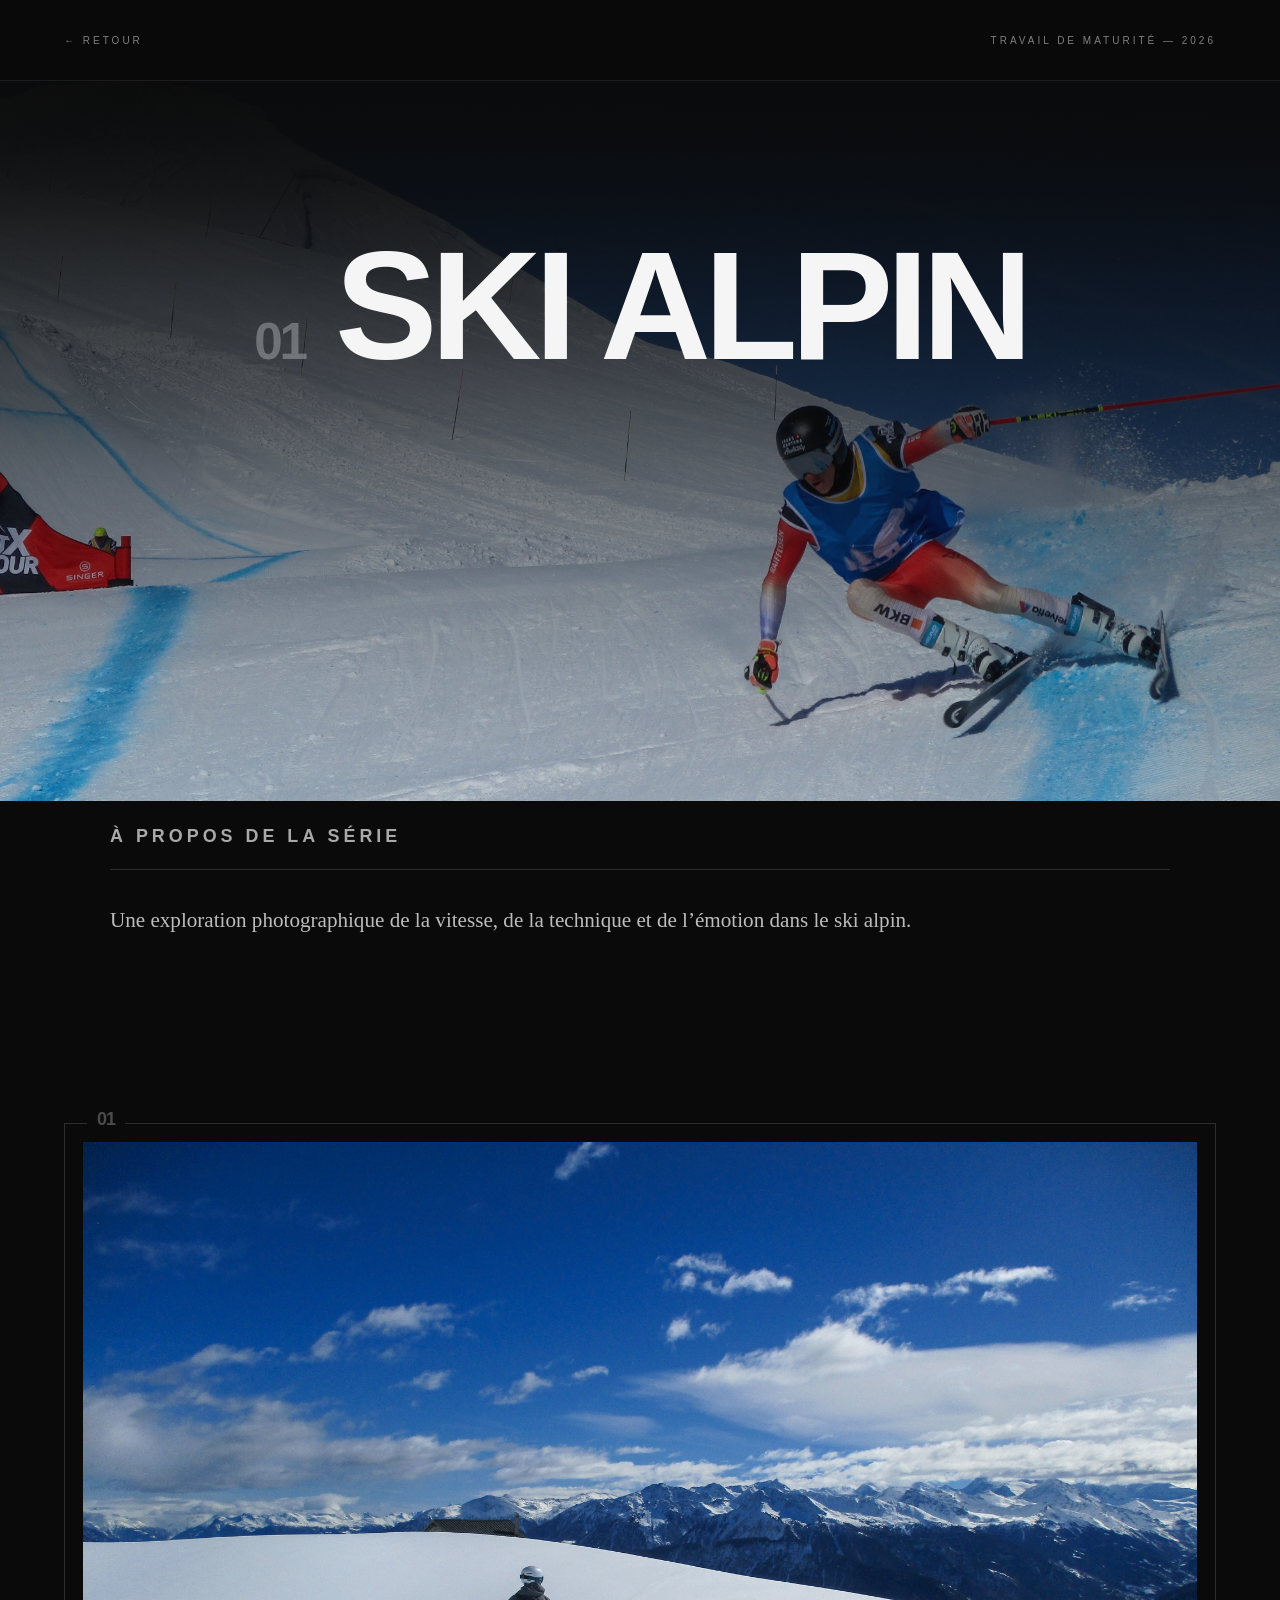
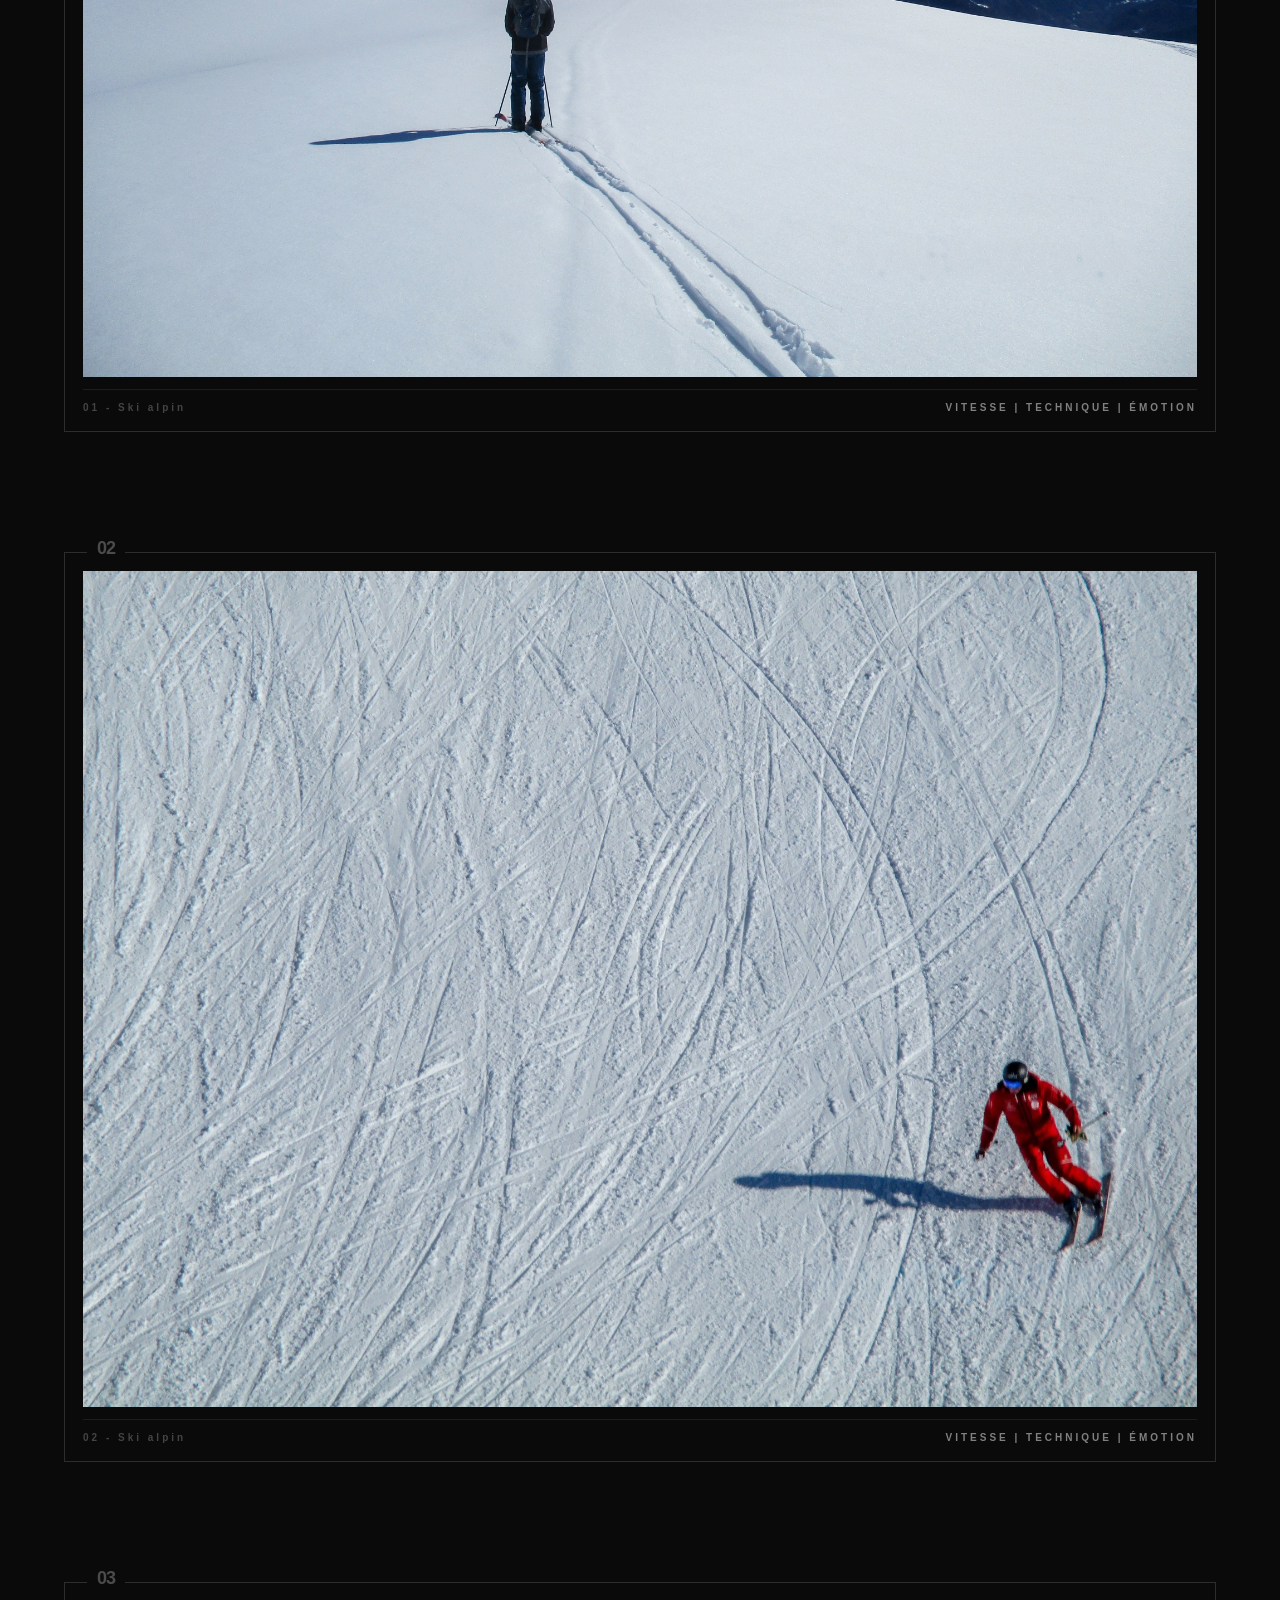
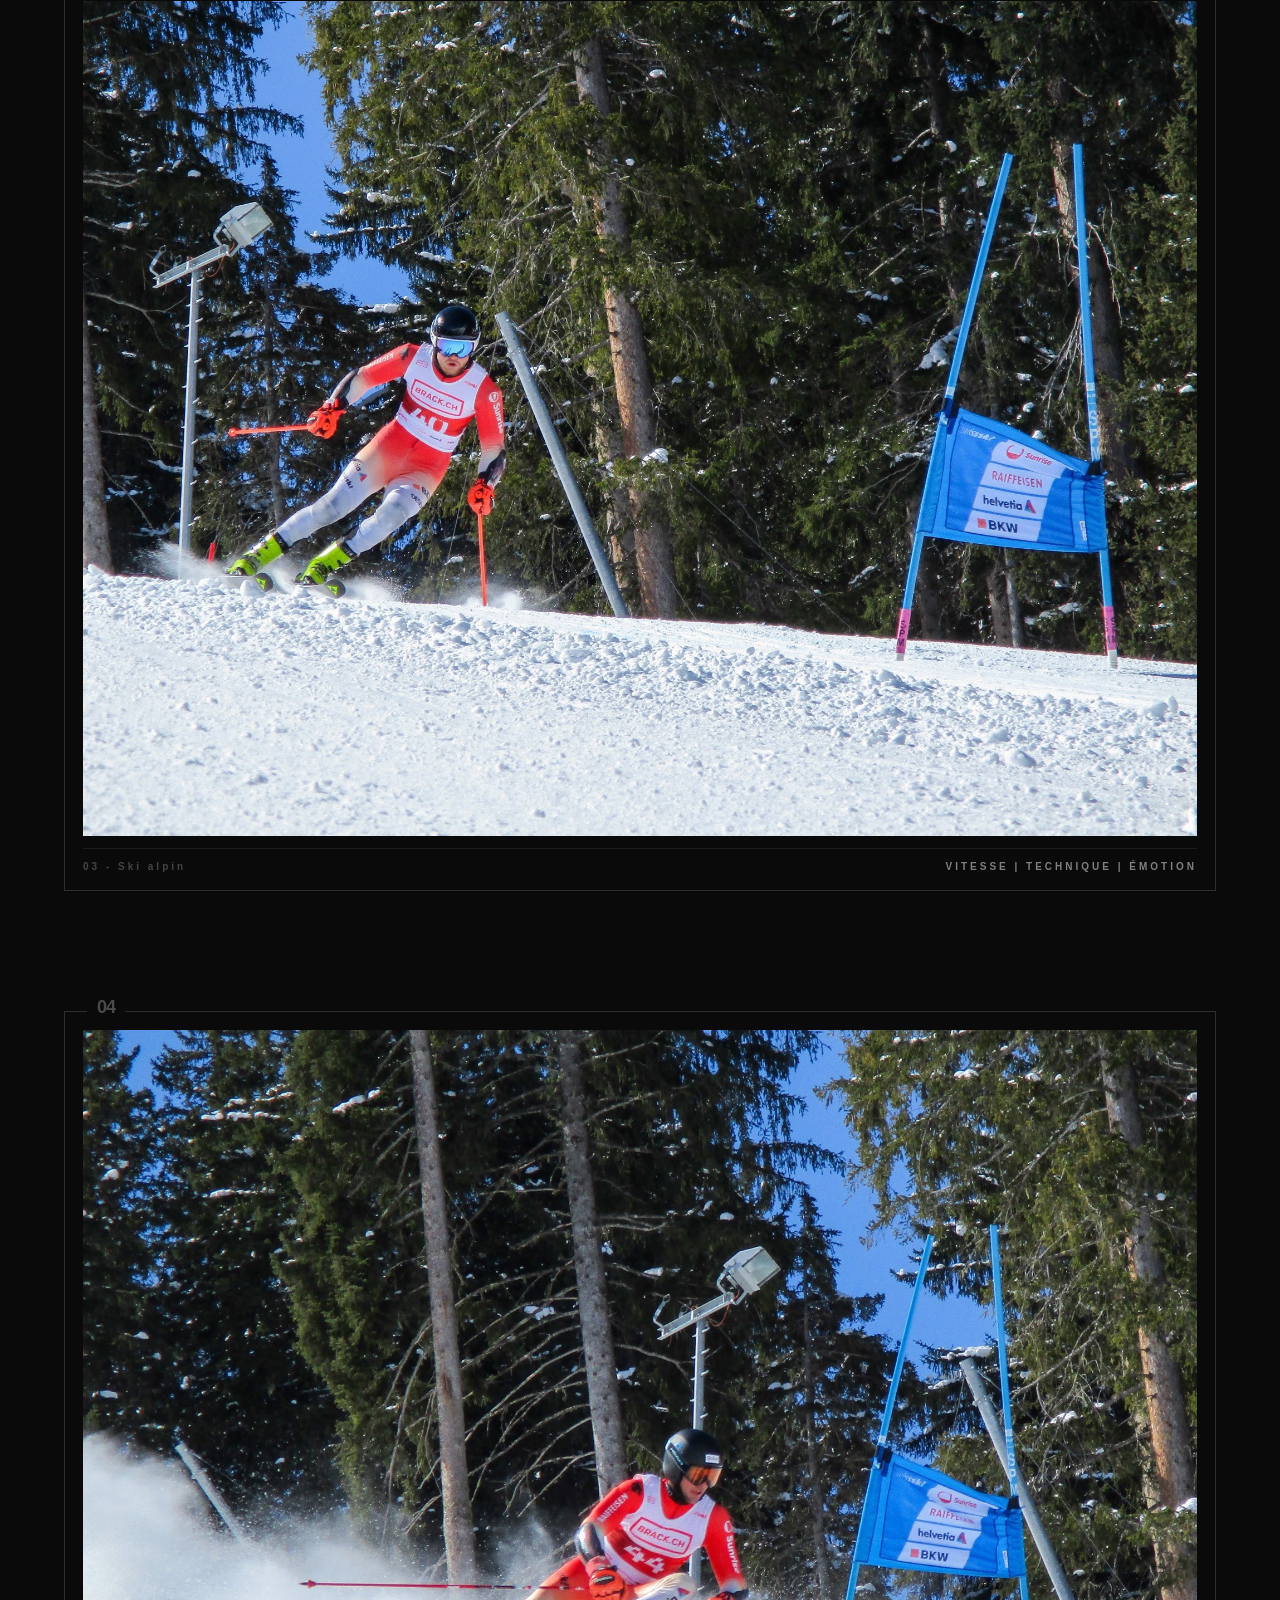
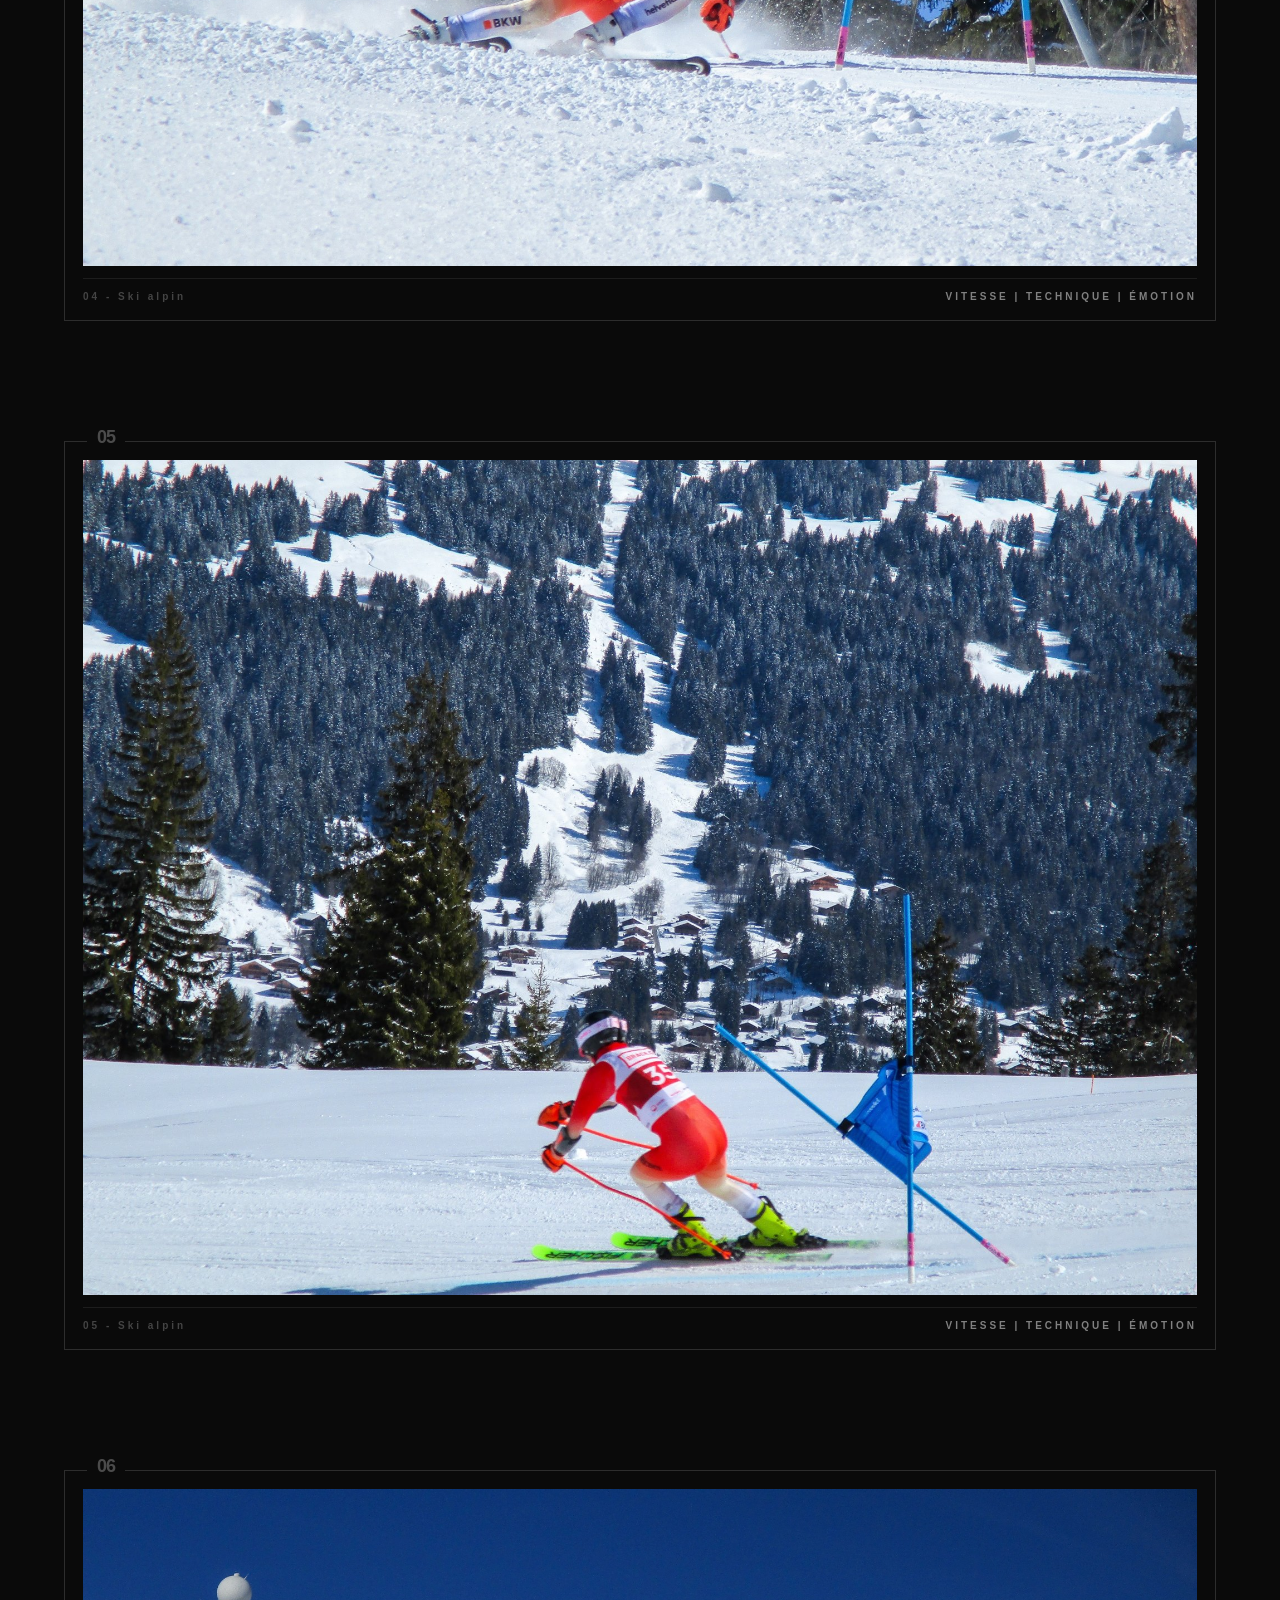
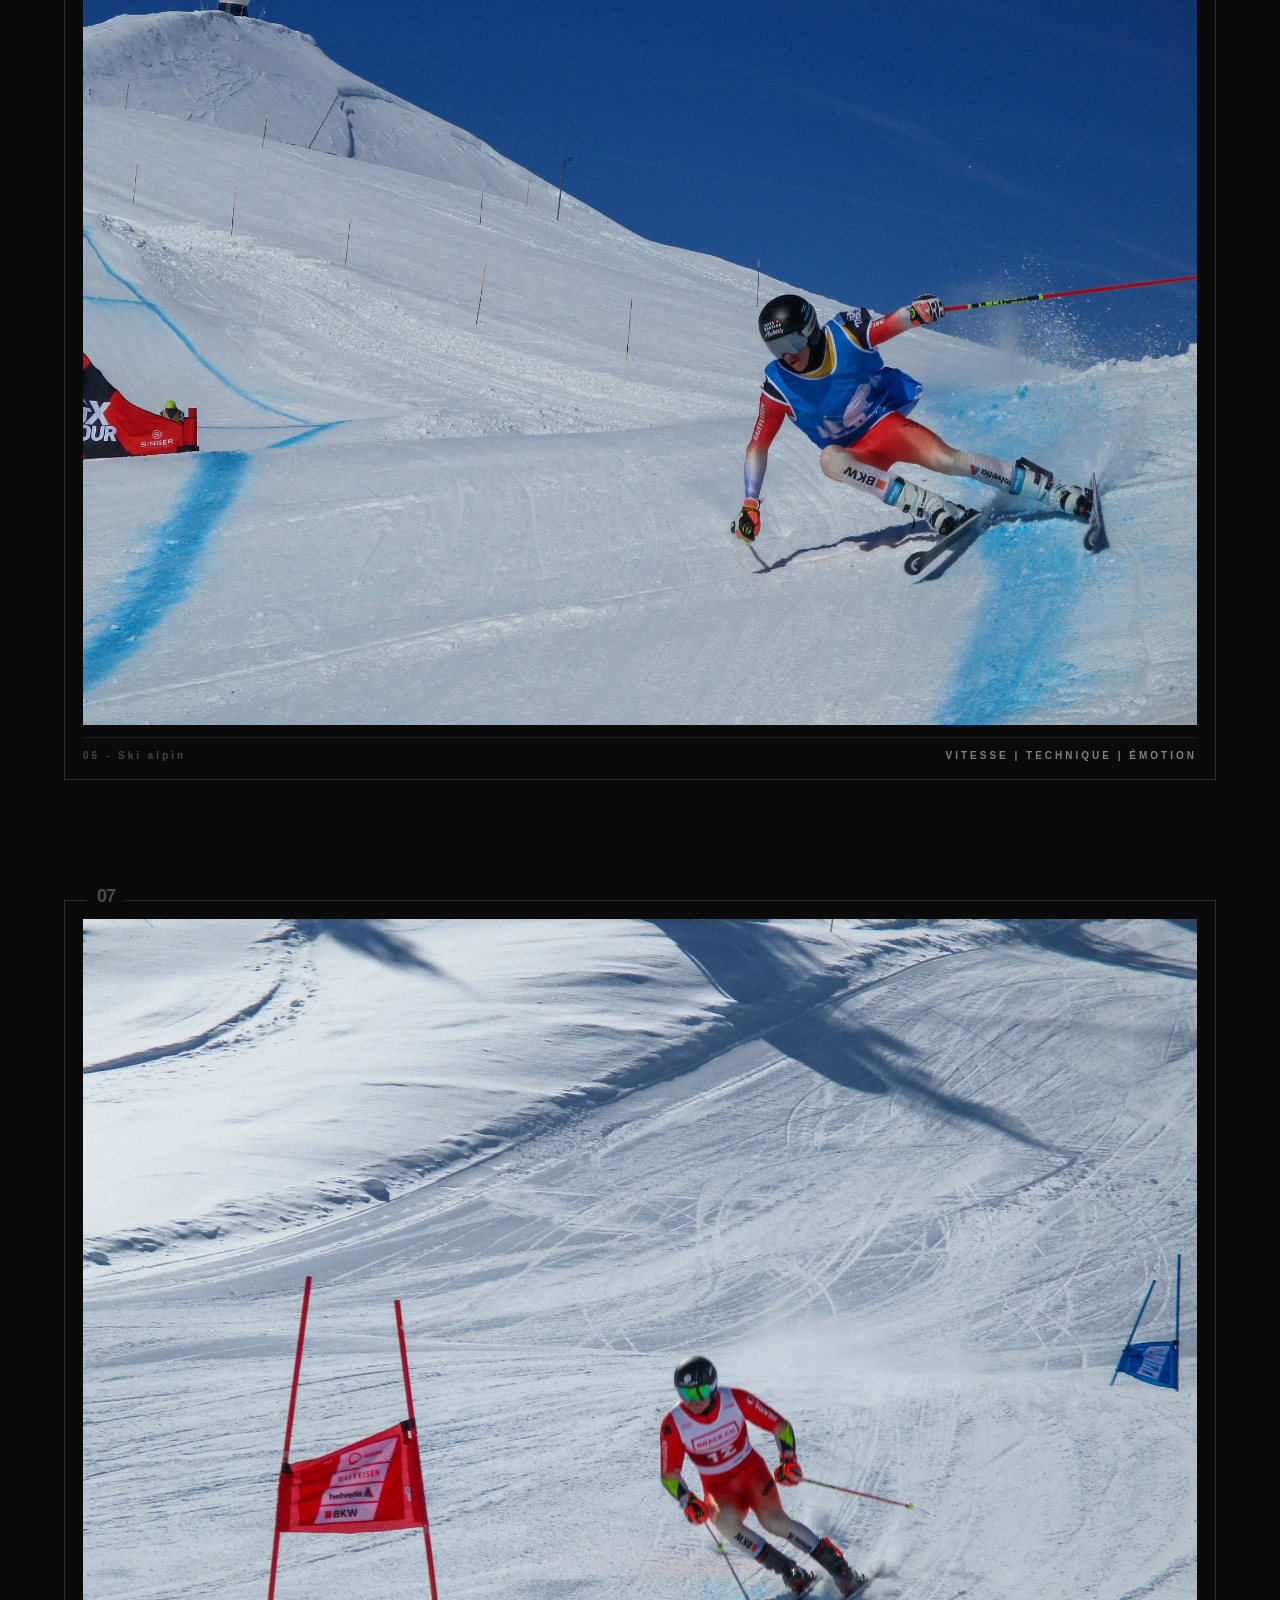
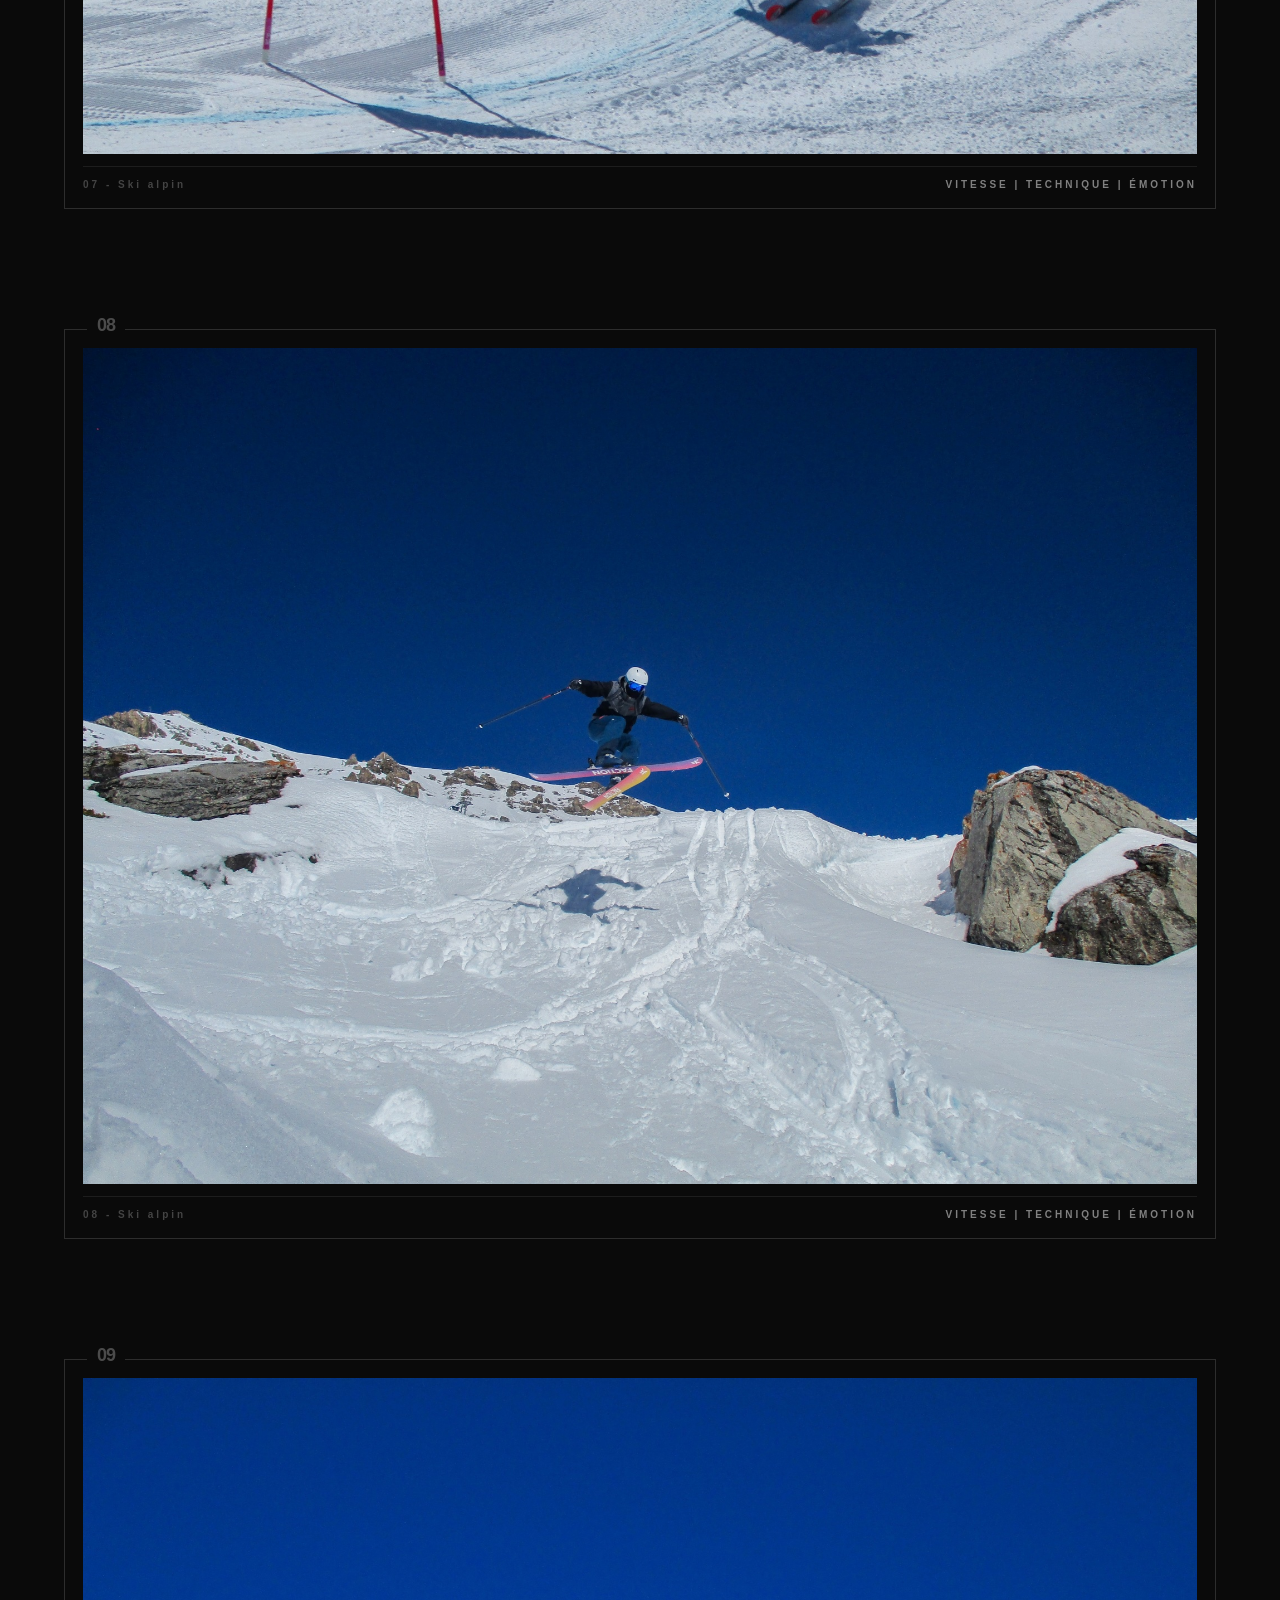
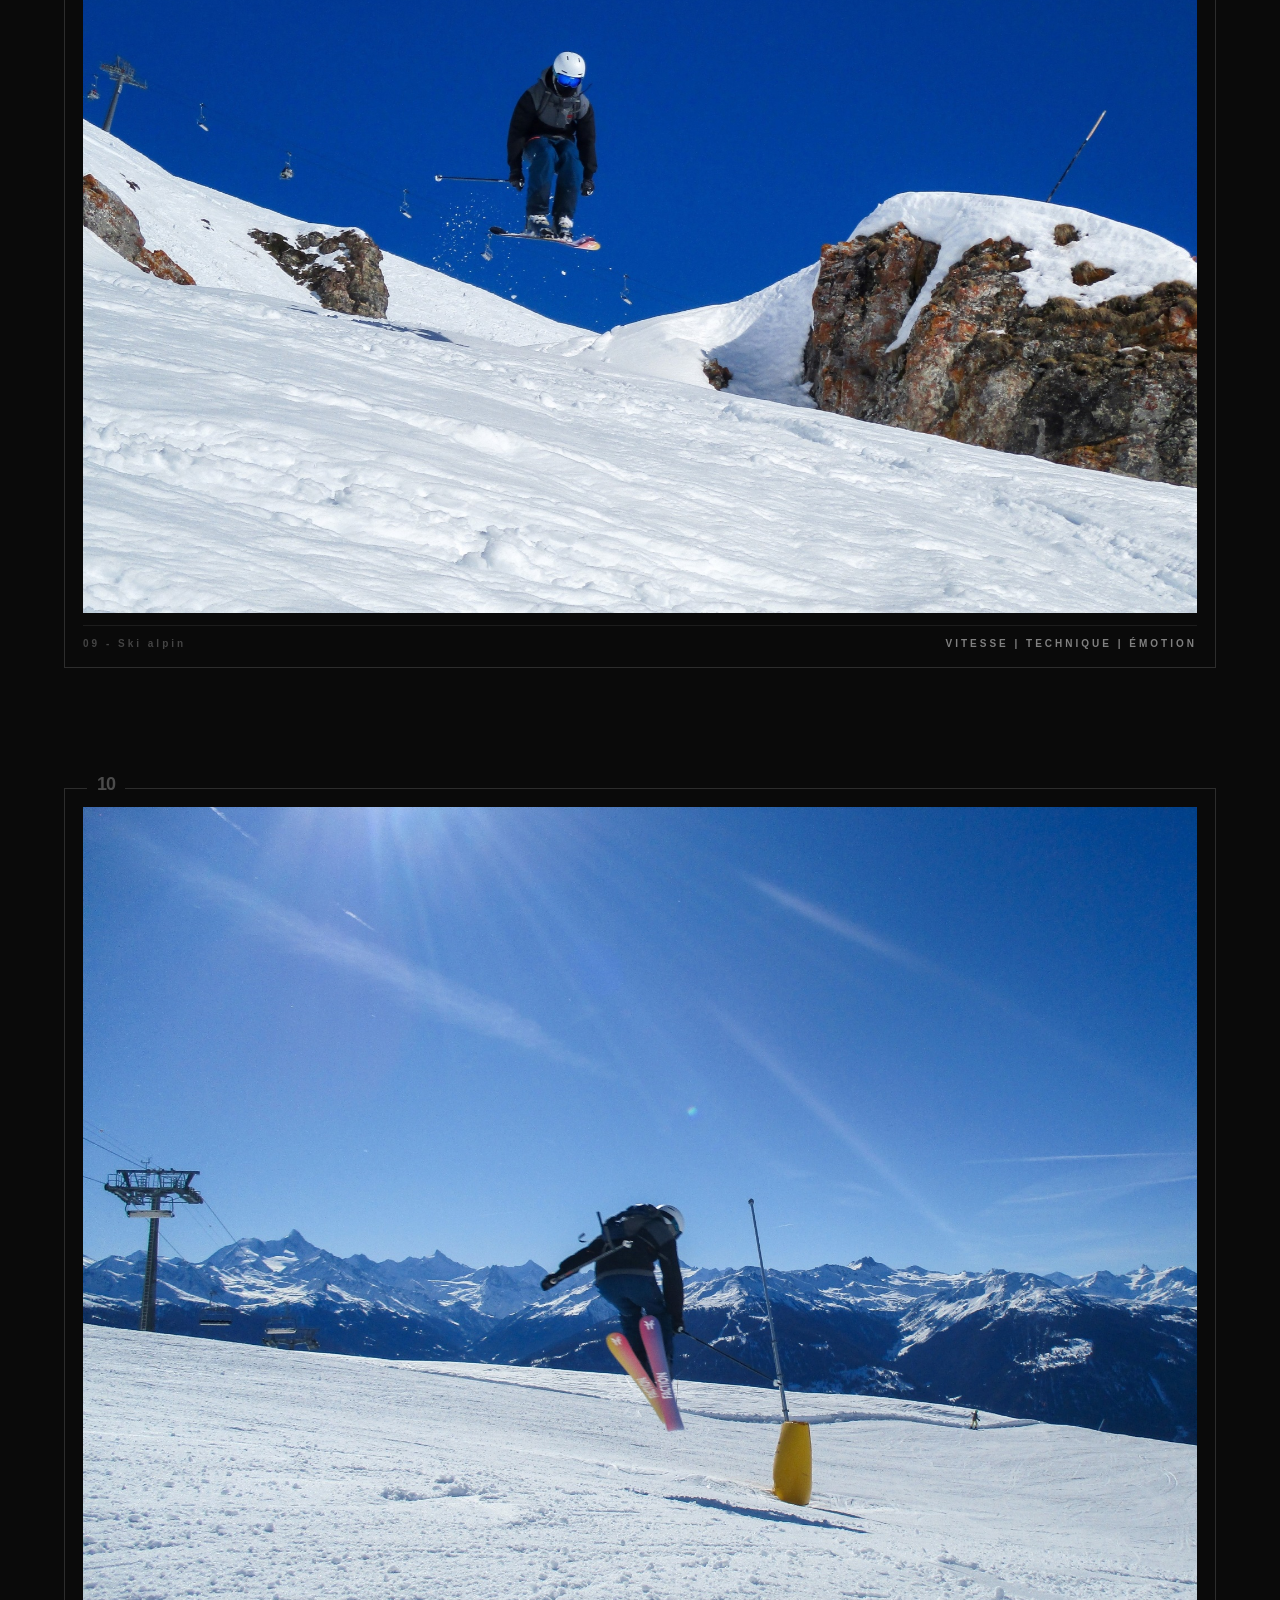
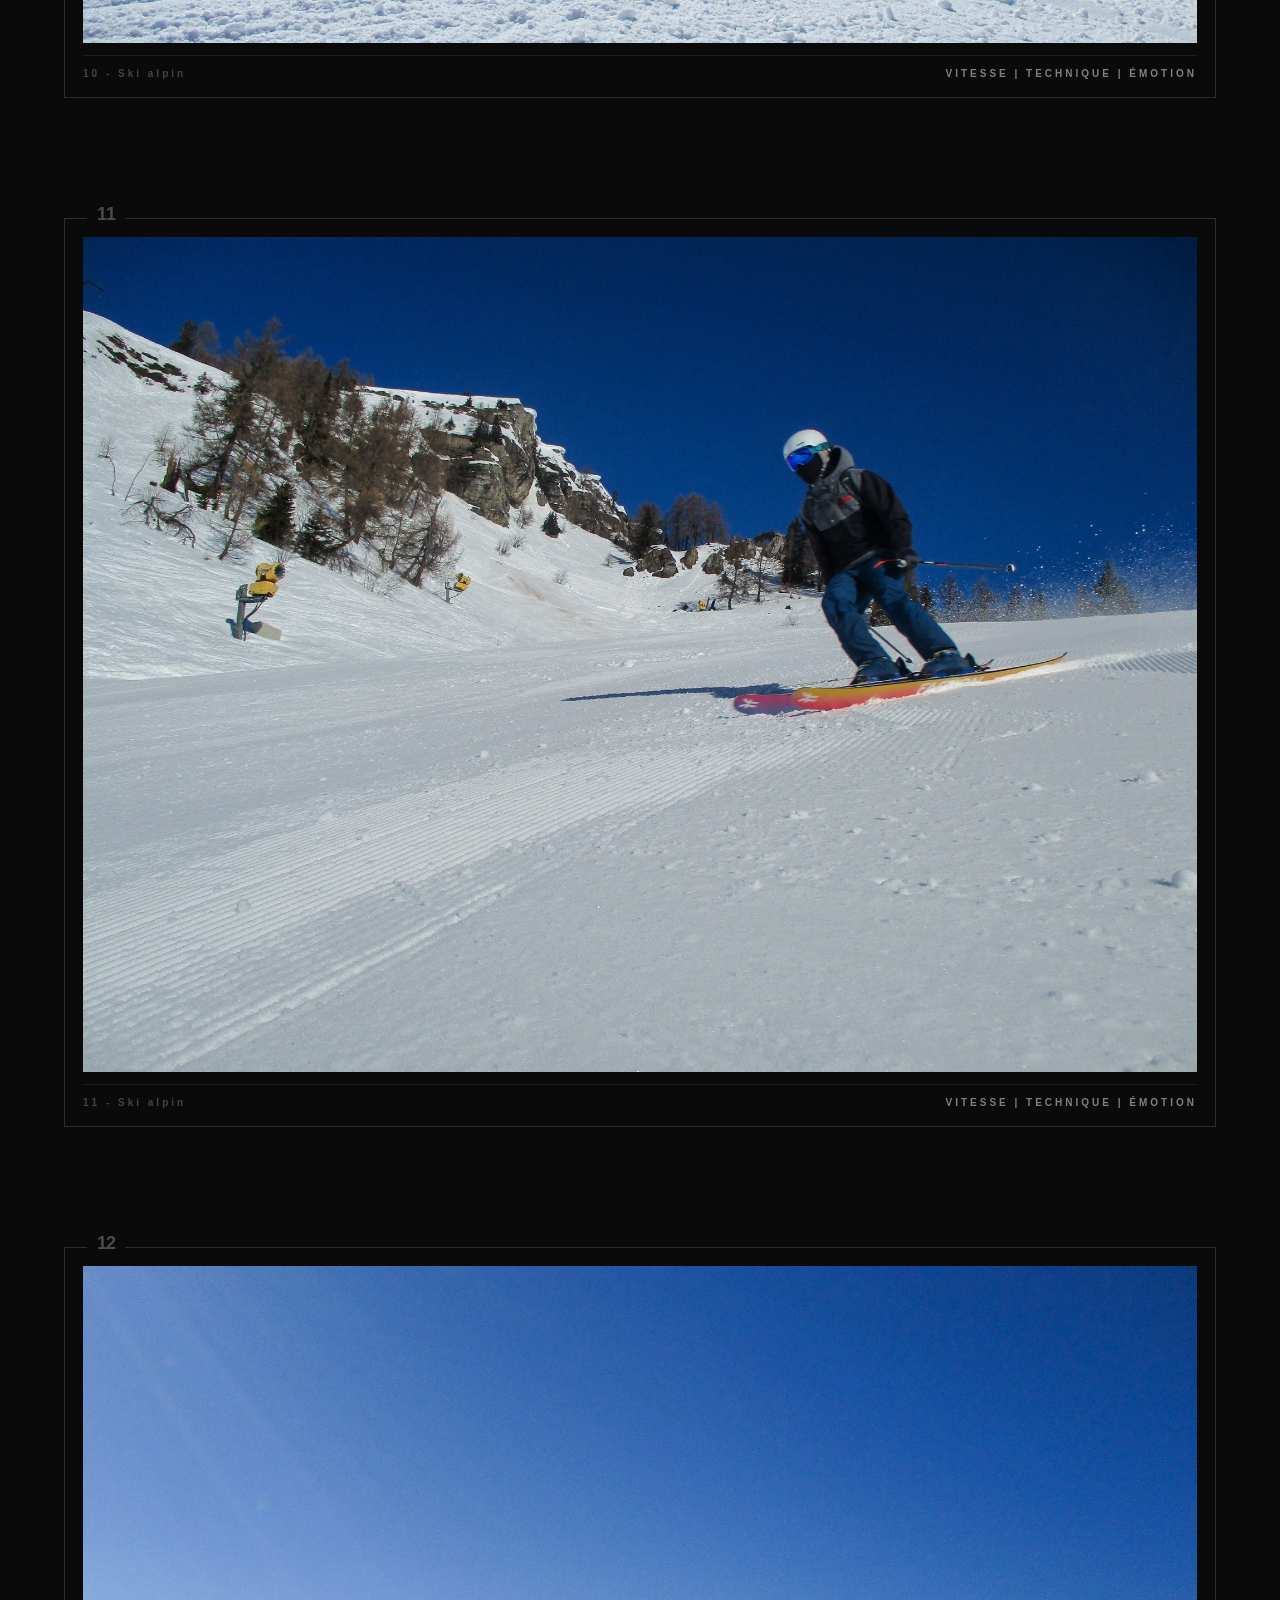
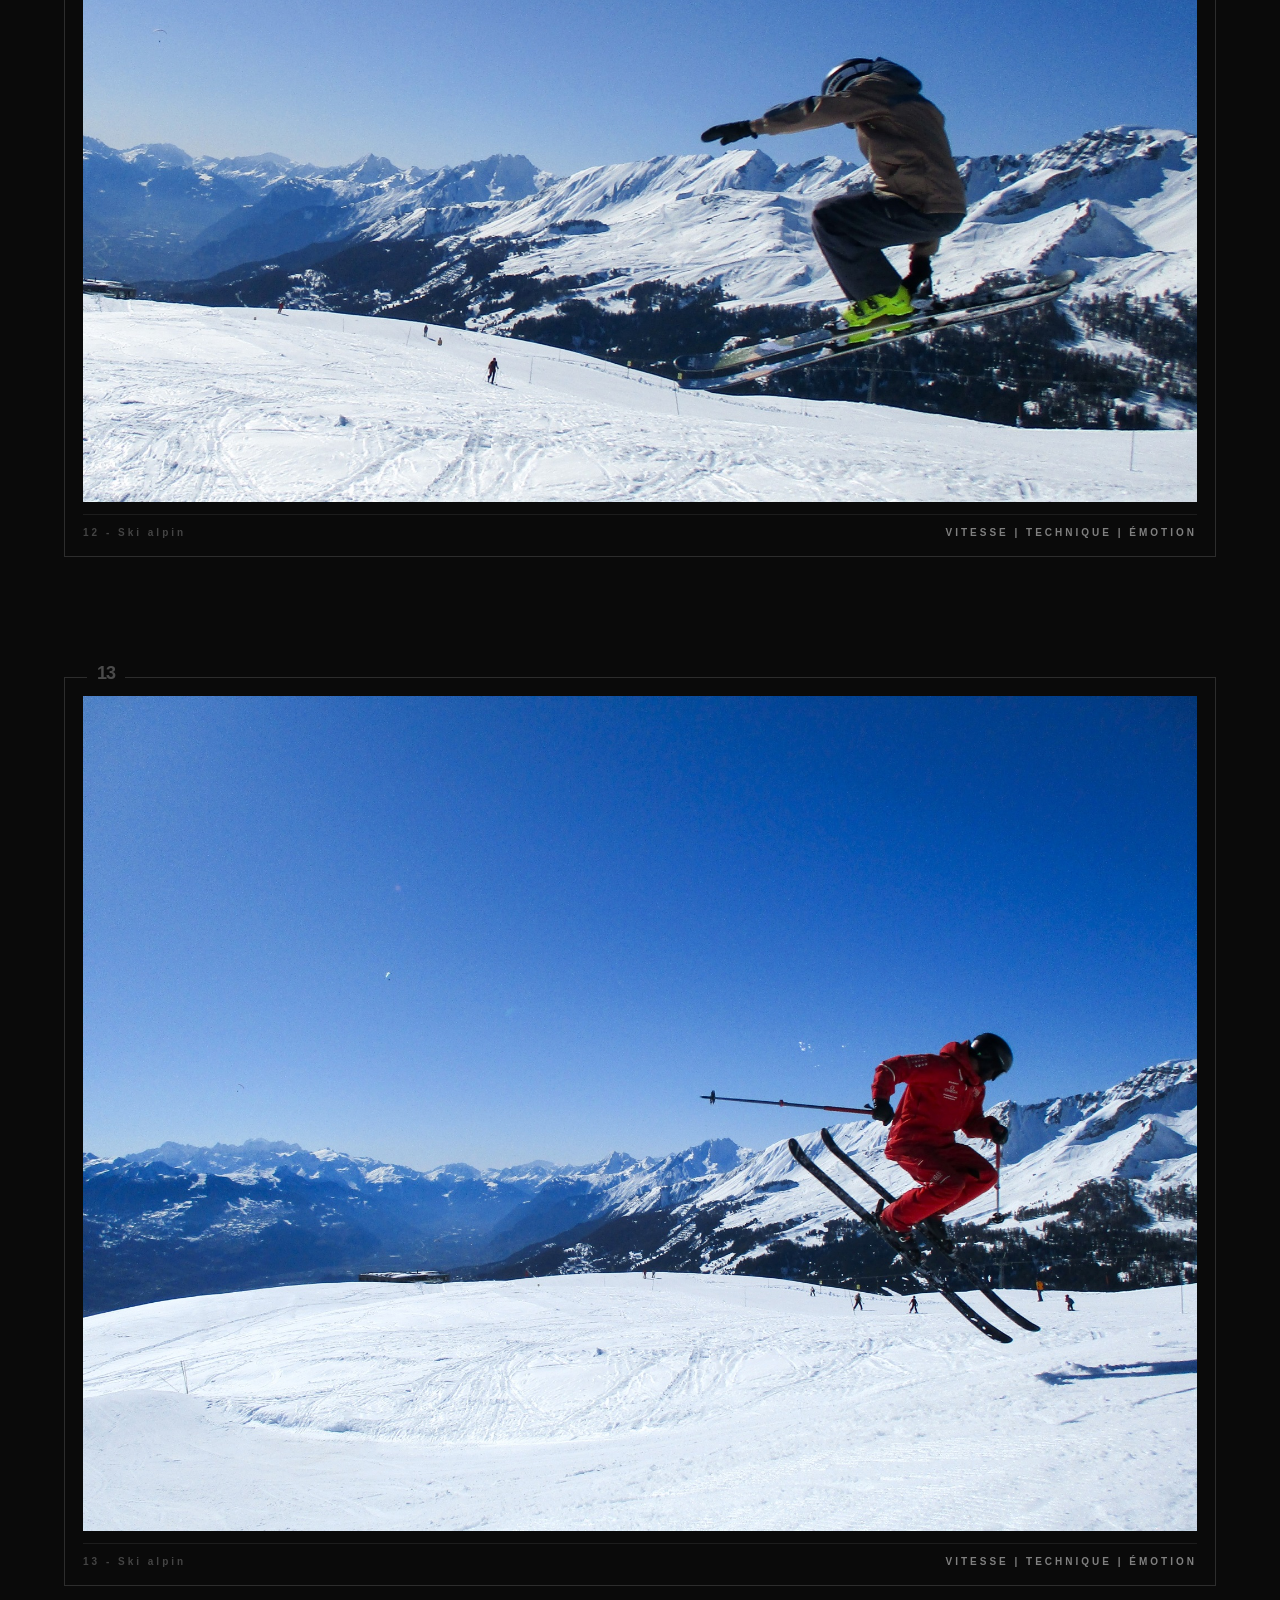
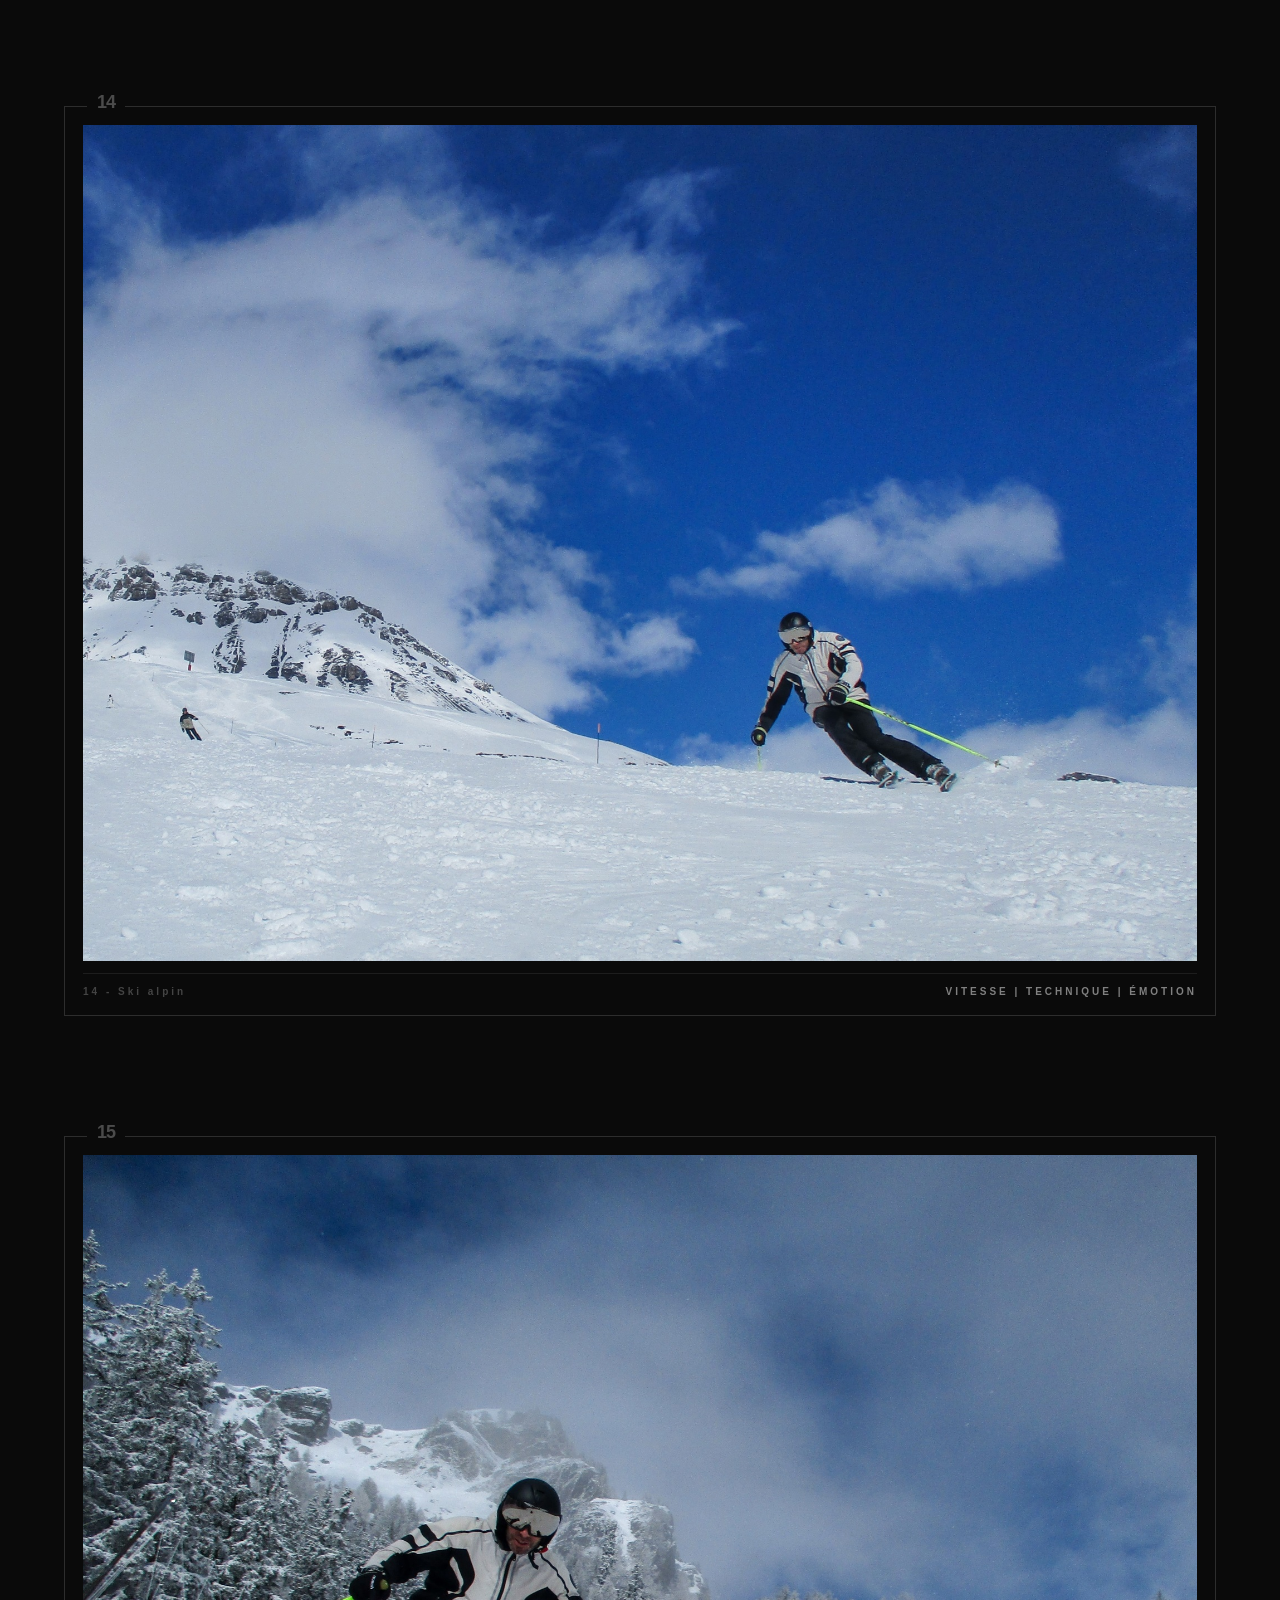
==== commit 0cd64646: "Update image paths in ski-alpin.html" ====
--- a/ski-alpin.html
+++ b/ski-alpin.html
@@ -2,22 +2,15 @@
 
 <html lang="fr">
 
-
-
 <head>
 
   <meta charset="UTF-8">
 
   <meta name="viewport" content="width=device-width, initial-scale=1.0">
 
-
-
   <title>Ski Alpin — Photographier le mouvement</title>
 
-
-
   <link rel="stylesheet" href="style.css">
-
 
   <style>
     /* SECTION FINALE — SKI ALPIN */
@@ -36,7 +29,7 @@
           rgba(10, 10, 10, 0.55) 45%,
           rgba(10, 10, 10, 0.15) 70%,
           rgba(10, 10, 10, 0.20) 100%),
-        url("images/PHOTO30.jpg");
+        url("PHOTO30.jpg");
       background-size: cover;
       background-position: center;
       background-repeat: no-repeat;
@@ -65,36 +58,24 @@
 
 </head>
 
-
-
 <body>
 
-
-
   <main class="sport-page">
 
-
-
     <header class="sport-page-header">
 
-
-
       <a href="index.html" class="back-button">
 
         ← RETOUR
 
       </a>
 
-
-
       <div class="topbar-project">
 
         TRAVAIL DE MATURITÉ — 2026
 
       </div>
 
-
-
       <div class="sport-page-title">
 
         <span class="page-number">01</span>
@@ -103,8 +84,6 @@
 
       </div>
 
-
-
       <div class="topbar-title">
 
         <span>01</span>
@@ -113,76 +92,46 @@
 
       </div>
 
-
-
     </header>
 
-
-
-
-
     <section class="sport-gallery">
 
-
-
-
-
       <!-- =========================
 
            INTRODUCTION
 
       \========================== -->
 
-
-
       <div class="sport-intro">
 
-
-
         <div class="sport-intro-label">
 
           À PROPOS DE LA SÉRIE
 
         </div>
 
-
-
         <div class="sport-intro-line"></div>
 
-
-
         <p class="sport-intro-text">
 
           Une exploration photographique de la vitesse, de la technique et de l’émotion dans le ski alpin.
 
         </p>
 
-
-
       </div>
 
-
-
-
-
       <!-- =========================================================
 
            GALERIE — 30 CADRES PLEINE LARGEUR
 
-
-
            Pour ajouter une photo, remplace la ligne commentée par :
 
            <img src="NOM-DE-LA-PHOTO.jpg" alt="Description de la photo">
 
       \========================================================== -->
 
-
-
       <div class="gallery-full-list">
 
-
-
         <!-- CADRE 01 -->
 
         <article class="gallery-single-frame">
@@ -191,7 +140,7 @@
 
           <div class="gallery-single-media">
 
-            <img src="images/PHOTO1.jpg" alt="OK">
+            <img src="PHOTO1.jpg" alt="OK">
 
           </div>
 
@@ -205,8 +154,6 @@
 
         </article>
 
-
-
         <!-- CADRE 02 -->
 
         <article class="gallery-single-frame">
@@ -215,7 +162,7 @@
 
           <div class="gallery-single-media">
 
-            <img src="images/PHOTO2.jpg" alt="OK">
+            <img src="PHOTO2.jpg" alt="OK">
 
           </div>
 
@@ -229,8 +176,6 @@
 
         </article>
 
-
-
         <!-- CADRE 03 -->
 
         <article class="gallery-single-frame">
@@ -239,7 +184,7 @@
 
           <div class="gallery-single-media">
 
-            <img src="images/PHOTO3.jpg" alt="OK">
+            <img src="PHOTO3.jpg" alt="OK">
 
           </div>
 
@@ -253,8 +198,6 @@
 
         </article>
 
-
-
         <!-- CADRE 04 -->
 
         <article class="gallery-single-frame">
@@ -263,7 +206,7 @@
 
           <div class="gallery-single-media">
 
-            <img src="images/PHOTO4.jpg" alt="OK">
+            <img src="PHOTO4.jpg" alt="OK">
 
           </div>
 
@@ -277,8 +220,6 @@
 
         </article>
 
-
-
         <!-- CADRE 05 -->
 
         <article class="gallery-single-frame">
@@ -287,7 +228,7 @@
 
           <div class="gallery-single-media">
 
-            <img src="images/PHOTO5.jpg" alt="Photographie de ski alpin 05">
+            <img src="PHOTO5.jpg" alt="Photographie de ski alpin 05">
 
           </div>
 
@@ -301,8 +242,6 @@
 
         </article>
 
-
-
         <!-- CADRE 06 -->
 
         <article class="gallery-single-frame">
@@ -311,7 +250,7 @@
 
           <div class="gallery-single-media">
 
-            <img src="images/PHOTO6.jpg" alt="Photographie de ski alpin 06">
+            <img src="PHOTO6.jpg" alt="Photographie de ski alpin 06">
 
           </div>
 
@@ -325,8 +264,6 @@
 
         </article>
 
-
-
         <!-- CADRE 07 -->
 
         <article class="gallery-single-frame">
@@ -335,7 +272,7 @@
 
           <div class="gallery-single-media">
 
-            <img src="images/PHOTO7.jpg" alt="Photographie de ski alpin 07">
+            <img src="PHOTO7.jpg" alt="Photographie de ski alpin 07">
 
           </div>
 
@@ -349,8 +286,6 @@
 
         </article>
 
-
-
         <!-- CADRE 08 -->
 
         <article class="gallery-single-frame">
@@ -359,7 +294,7 @@
 
           <div class="gallery-single-media">
 
-            <img src="images/PHOTO8.jpg" alt="OK">
+            <img src="PHOTO8.jpg" alt="OK">
 
           </div>
 
@@ -373,8 +308,6 @@
 
         </article>
 
-
-
         <!-- CADRE 09 -->
 
         <article class="gallery-single-frame">
@@ -383,7 +316,7 @@
 
           <div class="gallery-single-media">
 
-            <img src="images/PHOTO9.jpg" alt="Photographie de ski alpin 09">
+            <img src="PHOTO9.jpg" alt="Photographie de ski alpin 09">
 
           </div>
 
@@ -397,8 +330,6 @@
 
         </article>
 
-
-
         <!-- CADRE 10 -->
 
         <article class="gallery-single-frame">
@@ -407,7 +338,7 @@
 
           <div class="gallery-single-media">
 
-            <img src="images/PHOTO10.jpg" alt="OK">
+            <img src="PHOTO10.jpg" alt="OK">
 
           </div>
 
@@ -421,8 +352,6 @@
 
         </article>
 
-
-
         <!-- CADRE 11 -->
 
         <article class="gallery-single-frame">
@@ -431,7 +360,7 @@
 
           <div class="gallery-single-media">
 
-            <img src="images/PHOTO11.jpg" alt="OK">
+            <img src="PHOTO11.jpg" alt="OK">
 
           </div>
 
@@ -445,8 +374,6 @@
 
         </article>
 
-
-
         <!-- CADRE 12 -->
 
         <article class="gallery-single-frame">
@@ -455,7 +382,7 @@
 
           <div class="gallery-single-media">
 
-            <img src="images/PHOTO12.jpg" alt="OK">
+            <img src="PHOTO12.jpg" alt="OK">
 
           </div>
 
@@ -469,8 +396,6 @@
 
         </article>
 
-
-
         <!-- CADRE 13 -->
 
         <article class="gallery-single-frame">
@@ -479,7 +404,7 @@
 
           <div class="gallery-single-media">
 
-            <img src="images/PHOTO13.jpg" alt="OK">
+            <img src="PHOTO13.jpg" alt="OK">
 
           </div>
 
@@ -493,8 +418,6 @@
 
         </article>
 
-
-
         <!-- CADRE 14 -->
 
         <article class="gallery-single-frame">
@@ -503,7 +426,7 @@
 
           <div class="gallery-single-media">
 
-            <img src="images/PHOTO14.jpg" alt="OK">
+            <img src="PHOTO14.jpg" alt="OK">
 
           </div>
 
@@ -517,8 +440,6 @@
 
         </article>
 
-
-
         <!-- CADRE 15 -->
 
         <article class="gallery-single-frame">
@@ -527,7 +448,7 @@
 
           <div class="gallery-single-media">
 
-            <img src="images/PHOTO15.jpg" alt="OK">
+            <img src="PHOTO15.jpg" alt="OK">
 
           </div>
 
@@ -541,8 +462,6 @@
 
         </article>
 
-
-
         <!-- CADRE 16 -->
 
         <article class="gallery-single-frame">
@@ -551,7 +470,7 @@
 
           <div class="gallery-single-media">
 
-            <img src="images/PHOTO16.jpg" alt="Photographie de ski alpin 16">
+            <img src="PHOTO16.jpg" alt="Photographie de ski alpin 16">
 
           </div>
 
@@ -565,17 +484,9 @@
 
         </article>
 
-
-
-
       </div>
 
-
-
     </section>
-
-
-
 
     <!-- SECTION FINALE — PHOTO 30 HORS GALERIE -->
     <section class="sport-end">
@@ -584,16 +495,8 @@
 
   </main>
 
-
-
   <script src="script.js"></script>
 
-
-
 </body>
 
-
-
 </html>
-
-
--- a/style.css
+++ b/style.css
@@ -1,2707 +1,1285 @@
 * {
-
   margin: 0;
-
   padding: 0;
-
   box-sizing: border-box;
-
-}
-
-
-
-
+}
+
+.gallery-full-list {
+  width: 100%;
+  margin: 160px auto 0;
+  display: flex;
+  flex-direction: column;
+  gap: 120px;
+}
+
+.gallery-single-frame {
+  position: relative;
+  width: 100%;
+  padding: 18px;
+  border: 1px solid rgba(255, 255, 255, 0.14);
+  background: #0a0a0a;
+}
+
+.gallery-single-number {
+  position: absolute;
+  top: -15px;
+  left: 22px;
+  padding: 0 10px;
+  background: #0a0a0a;
+  font-size: 18px;
+  font-weight: 800;
+  letter-spacing: -1px;
+  color: rgba(245, 245, 245, 0.28);
+  z-index: 2;
+}
+
+.gallery-single-media {
+  width: 100%;
+  display: block;
+  overflow: hidden;
+  background: #111;
+}
+
+.gallery-single-media img {
+  display: block;
+  width: 100%;
+  height: auto;
+  background: #111;
+}
+
+.gallery-single-caption {
+  display: flex;
+  align-items: center;
+  justify-content: space-between;
+  gap: 16px;
+  margin-top: 12px;
+  padding-top: 12px;
+  border-top: 1px solid rgba(255, 255, 255, 0.08);
+  font-size: 10px;
+  font-weight: 700;
+  letter-spacing: 3px;
+  color: rgba(245, 245, 245, 0.5);
+}
+
+.gallery-single-caption span:first-child {
+  color: rgba(245, 245, 245, 0.25);
+}
+
+@media (max-width: 700px) {
+  .gallery-full-list {
+    margin-top: 100px;
+    gap: 75px;
+  }
+
+  .gallery-single-frame {
+    padding: 10px;
+  }
+
+  .gallery-single-number {
+    top: -11px;
+    left: 14px;
+    padding: 0 7px;
+    font-size: 14px;
+  }
+
+  .gallery-single-caption {
+    margin-top: 8px;
+    padding-top: 8px;
+    gap: 10px;
+    font-size: 8px;
+    letter-spacing: 2px;
+  }
+}
+
+html {
+  scroll-behavior: smooth;
+}
+
+body {
+  background: #0a0a0a;
+  color: #f5f5f5;
+  font-family: Arial, Helvetica, sans-serif;
+  overflow-x: hidden;
+}
+
+/* =========================
+
+   PAGE PRINCIPALE â€” HERO
+
+\========================= */
+.hero {
+  min-height: 100vh;
+  position: relative;
+  display: flex;
+  align-items: center;
+  justify-content: center;
+  text-align: center;
+  background: #0a0a0a;
+}
+
+.hero-content {
+  position: relative;
+  transform: translateY(-10vh);
+  z-index: 2;
+}
+
+/* LIGNE EN HAUT */
+.hero::before {
+  content: "";
+  position: absolute;
+  top: 30px;
+  left: 5%;
+  right: 5%;
+  height: 1px;
+  background: rgba(255, 255, 255, 0.15);
+}
+
+/* PETITS TEXTES */
+.subtitle {
+  font-size: 11px;
+  letter-spacing: 5px;
+  margin-bottom: 35px;
+  opacity: 0;
+  animation: fadeUp 0.8s ease forwards;
+  animation-delay: 0.2s;
+}
+
+.name {
+  font-size: 10px;
+  letter-spacing: 4px;
+  margin-top: -25px;
+  margin-bottom: 35px;
+  opacity: 0;
+  animation: fadeUp 0.8s ease forwards;
+  animation-delay: 0.3s;
+}
+
+/* TITRE */
+.hero-content h1 {
+  font-size: clamp(60px, 10vw, 150px);
+  line-height: 0.82;
+  letter-spacing: -6px;
+  font-weight: 800;
+  text-transform: uppercase;
+  opacity: 0;
+  transform: translateY(50px);
+  animation: titleReveal 1.1s cubic-bezier(.16, 1, .3, 1) forwards;
+  animation-delay: 0.4s;
+}
+
+/* SOUS-TITRE SPORTS */
+.sports {
+  margin-top: 38px;
+  font-size: 12px;
+  letter-spacing: 6px;
+  opacity: 0;
+  animation: fadeUp 0.8s ease forwards;
+  animation-delay: 1s;
+}
+
+/* TEXTE VERTICAL */
+.hero::after {
+  content: "VITESSE / TECHNIQUE / EMOTION";
+  position: absolute;
+  left: 35px;
+  bottom: 35px;
+  font-size: 9px;
+  letter-spacing: 3px;
+  writing-mode: vertical-rl;
+  transform: rotate(180deg);
+  opacity: 0.35;
+}
+
+/* FLÃˆCHE */
+.scroll {
+  position: absolute;
+  bottom: 35px;
+  left: 50%;
+  transform: translateX(-50%);
+  font-size: 22px;
+  opacity: 0;
+  animation:
+    fadeScroll 0.8s forwards 1.5s,
+    bounce 2s ease-in-out infinite 2.4s;
+}
+
+/* =========================
+
+   ANIMATIONS
+
+\========================= */
+@keyframes titleReveal {
+  from {
+    opacity: 0;
+    transform: translateY(50px);
+  }
+
+  to {
+    opacity: 1;
+    transform: translateY(0);
+  }
+}
+
+@keyframes fadeUp {
+  from {
+    opacity: 0;
+    transform: translateY(15px);
+  }
+
+  to {
+    opacity: 0.65;
+    transform: translateY(0);
+  }
+}
+
+@keyframes fadeScroll {
+  to {
+    opacity: 0.5;
+  }
+}
+
+@keyframes bounce {
+  0%,
+  100% {
+    transform: translate(-50%, 0);
+  }
+
+  50% {
+    transform: translate(-50%, 10px);
+  }
+}
+
+/* =========================
+
+   PHOTO PAGE PRINCIPALE
+
+\========================= */
+.hero-photo {
+  position: absolute;
+  left: 0;
+  right: 0;
+  bottom: 0;
+  height: 50%;
+  background-image:
+    linear-gradient(
+      to bottom,
+      #0a0a0a 0%,
+      rgba(10, 10, 10, 0.98) 10%,
+      rgba(10, 10, 10, 0.92) 18%,
+      rgba(10, 10, 10, 0.82) 26%,
+      rgba(10, 10, 10, 0.68) 36%,
+      rgba(10, 10, 10, 0.52) 46%,
+      rgba(10, 10, 10, 0.36) 56%,
+      rgba(10, 10, 10, 0.22) 66%,
+      rgba(10, 10, 10, 0.12) 74%,
+      rgba(10, 10, 10, 0.05) 82%,
+      rgba(10, 10, 10, 0) 90%
+    ),
+    url("IMG_0004.jpg");
+  background-size: 100% 100%, 100% auto;
+  background-position: center, center bottom;
+  background-repeat: no-repeat;
+  z-index: 0;
+}
+
+/* =========================
+
+   CHOIX DES SPORTS
+
+\========================= */
+.sports-menu {
+  background: #0a0a0a;
+  padding: 100px 5%;
+  display: flex;
+  flex-direction: column;
+  gap: 20px;
+}
+
+.sport-box {
+  position: relative;
+  color: #f5f5f5;
+  text-decoration: none;
+  width: 100%;
+  min-height: 220px;
+  border: 1px solid rgba(255, 255, 255, 0.18);
+  display: flex;
+  align-items: center;
+  padding: 50px;
+  overflow: visible;
+  transition:
+    background 0.5s cubic-bezier(.16, 1, .3, 1),
+    transform 0.5s cubic-bezier(.16, 1, .3, 1);
+}
+
+/* NUMÃ‰RO */
+.sport-number {
+  position: absolute;
+  top: -18px;
+  left: 22px;
+  font-size: 64px;
+  font-weight: 900;
+  letter-spacing: -5px;
+  line-height: 1;
+  color: rgba(245, 245, 245, 0.25);
+  background: #0a0a0a;
+  padding: 0 14px;
+  z-index: 5;
+
+}
+
+/* NOM DU SPORT */
+
+.sport-box h2 {
+
+  font-size: clamp(45px, 7vw, 100px);
+
+  letter-spacing: -4px;
+
+  font-weight: 800;
+
+  line-height: 1;
+
+  transition: transform 0.5s cubic-bezier(.16, 1, .3, 1);
+
+}
+
+/* FLÃˆCHE */
+
+.sport-arrow {
+
+  position: absolute;
+
+  right: 40px;
+
+  font-size: 35px;
+
+  opacity: 0.4;
+
+  transition:
+
+    transform 0.5s cubic-bezier(.16, 1, .3, 1),
+
+    opacity 0.5s ease;
+
+}
+
+/* SURVOL */
+
+.sport-box:hover {
+
+  background: #151515;
+
+}
+
+.sport-box:hover h2 {
+
+  transform: translateX(15px);
+
+}
+
+.sport-box:hover .sport-arrow {
+
+  transform: translateX(10px);
+
+  opacity: 1;
+
+}
+
+/* =========================
+
+   PAGE SPORT
+
+\========================= */
+
+.sport-page {
+
+  background: #0a0a0a;
+
+  min-height: 200vh;
+
+}
+
+.sport-page-header {
+
+  height: 100vh;
+
+  position: relative;
+
+  display: flex;
+
+  align-items: center;
+
+  justify-content: center;
+
+  background: #0a0a0a;
+
+  overflow: hidden;
+
+}
+
+/* PHOTO Dâ€™EN-TÃŠTE */
+
+.sport-page-header::before {
+
+  content: "";
+
+  position: absolute;
+
+  left: 0;
+
+  right: 0;
+
+  bottom: 0;
+
+  height: 100%;
+
+  background-image:
+
+    linear-gradient(
+
+      to bottom,
+
+      #0a0a0a 0%,
+
+      rgba(10, 10, 10, 0.99) 8%,
+
+      rgba(10, 10, 10, 0.96) 15%,
+
+      rgba(10, 10, 10, 0.90) 22%,
+
+      rgba(10, 10, 10, 0.80) 30%,
+
+      rgba(10, 10, 10, 0.68) 39%,
+
+      rgba(10, 10, 10, 0.54) 48%,
+
+      rgba(10, 10, 10, 0.40) 57%,
+
+      rgba(10, 10, 10, 0.27) 66%,
+
+      rgba(10, 10, 10, 0.16) 75%,
+
+      rgba(10, 10, 10, 0.08) 84%,
+
+      rgba(10, 10, 10, 0.02) 92%,
+
+      rgba(10, 10, 10, 0) 100%
+
+    ),
+
+    url("PHOTO6.jpg");
+
+  background-size: 100% 100%, 100% auto;
+
+  background-position: center, center bottom;
+
+  background-repeat: no-repeat;
+
+  z-index: 0;
+
+}
+
+/* BARRE FIXE */
+
+.sport-page-header::after {
+
+  content: "";
+
+  position: fixed;
+
+  top: 0;
+
+  left: 0;
+
+  width: 100%;
+
+  height: 80px;
+
+  background: rgba(10, 10, 10, 0.96);
+
+  backdrop-filter: blur(10px);
+
+  -webkit-backdrop-filter: blur(10px);
+
+  border-bottom: 1px solid rgba(255, 255, 255, 0.08);
+
+  z-index: 9000;
+
+  pointer-events: none;
+
+}
+
+/* GRAND TITRE */
+
+.sport-page-title {
+
+  position: relative;
+
+  display: flex;
+
+  align-items: baseline;
+
+  justify-content: center;
+
+  gap: 30px;
+
+  width: max-content;
+
+  white-space: nowrap;
+
+  z-index: 2;
+
+  transform: translateY(-16vh);
+
+}
+
+.page-number {
+
+  font-size: clamp(30px, 4vw, 60px);
+
+  font-weight: 800;
+
+  color: rgba(245, 245, 245, 0.3);
+
+  letter-spacing: -3px;
+
+  line-height: 1;
+
+}
+
+.sport-page-title h1 {
+
+  font-size: clamp(70px, 12vw, 180px);
+
+  font-weight: 800;
+
+  letter-spacing: -7px;
+
+  line-height: 0.85;
+
+}
+
+/* =========================
+
+   TITRE DANS LA BARRE
+
+\========================= */
+
+.topbar-title {
+
+  position: fixed;
+
+  top: 0;
+
+  left: 50%;
+
+  height: 80px;
+
+  display: flex;
+
+  align-items: center;
+
+  justify-content: center;
+
+  gap: 16px;
+
+  transform:
+
+    translateX(-50%)
+
+    translateY(-10px);
+
+  opacity: 0;
+
+  z-index: 10000;
+
+  pointer-events: none;
+
+  transition:
+
+    opacity 0.4s ease,
+
+    transform 0.4s cubic-bezier(.16, 1, .3, 1);
+
+}
+
+.topbar-title.visible {
+
+  opacity: 1;
+
+  transform:
+
+    translateX(-50%)
+
+    translateY(0);
+
+}
+
+.topbar-title span {
+
+  font-size: 23px;
+
+  font-weight: 700;
+
+  letter-spacing: 1px;
+
+  color: rgba(245, 245, 245, 0.45);
+
+}
+
+.topbar-title strong {
+
+  font-size: 35px;
+
+  font-weight: 800;
+
+  letter-spacing: 2px;
+
+  color: #f5f5f5;
+
+}
+
+/* =========================
+
+   RETOUR
+
+\========================= */
+
+.back-button {
+
+  position: fixed;
+
+  top: 40px;
+
+  left: 5%;
+
+  transform: translateY(-50%);
+
+  color: rgba(245, 245, 245, 0.5);
+
+  text-decoration: none;
+
+  font-size: 10px;
+
+  letter-spacing: 3px;
+
+  transition: color 0.3s ease;
+
+  z-index: 11000;
+
+}
+
+.back-button:hover {
+
+  color: #f5f5f5;
+
+}
+
+/* =========================
+
+   TRAVAIL DE MATURITÃ‰
+
+\========================= */
+
+.topbar-project {
+
+  position: fixed;
+
+  top: 40px;
+
+  right: 5%;
+
+  transform: translateY(-50%);
+
+  color: rgba(245, 245, 245, 0.5);
+
+  font-size: 10px;
+
+  letter-spacing: 3px;
+
+  white-space: nowrap;
+
+  z-index: 11000;
+
+}
+
+/* =========================
+
+   GALERIE
+
+\========================= */
+
+.sport-gallery {
+
+  position: relative;
+
+  min-height: 150vh;
+
+  background: #0a0a0a;
+
+  z-index: 2;
+
+  padding: 0 5% 120px;
+
+}
+
+/* =========================
+
+   INTRODUCTION
+
+\========================= */
+
+.sport-intro {
+
+  position: relative;
+
+  width: 100%;
+
+  max-width: 1100px;
+
+  margin: -11vh auto 0;
+
+  padding: 25px 20px;
+
+  z-index: 3;
+
+}
+
+.sport-intro-label {
+
+  display: flex;
+
+  align-items: center;
+
+  margin-bottom: 22px;
+
+  font-size: clamp(16px, 1.4vw, 20px);
+
+  font-weight: 700;
+
+  letter-spacing: 4px;
+
+  color: rgba(245, 245, 245, 0.68);
+
+}
+
+.sport-intro-line {
+
+  height: 1px;
+
+  margin-bottom: 34px;
+
+  background: rgba(255, 255, 255, 0.14);
+
+}
+
+.sport-intro-text {
+
+  width: 100%;
+
+  text-align: left;
+
+  font-family: Georgia, "Times New Roman", serif;
+
+  font-size: clamp(18px, 1.65vw, 23px);
+
+  font-weight: 400;
+
+  line-height: 1.6;
+
+  color: rgba(245, 245, 245, 0.76);
+
+}
 
 /* =========================================================
 
-   NOUVELLE GALERIE — 12 PHOTOS PLEINE LARGEUR
+   GROUPES PHOTOS
 
 \========================================================= */
 
-
-
-.gallery-full-list {
-
-  width: 100%;
+.gallery-photo-first,
+
+.gallery-photo-second,
+
+.gallery-photo-third {
+
+  position: relative;
+
+  width: 100%;
+
+  padding: 18px;
+
+  border: 1px solid rgba(255, 255, 255, 0.14);
+
+  background: #0a0a0a;
+
+}
+
+.gallery-photo-first {
 
   margin: 160px auto 0;
 
-
-
+}
+
+.gallery-photo-second,
+
+.gallery-photo-third {
+
+  margin: 120px auto 0;
+
+}
+
+/* =========================
+
+   NUMÃ‰RO 01
+
+\========================= */
+
+.gallery-photo-first::before {
+
+  content: "01";
+
+  position: absolute;
+
+  top: -15px;
+
+  left: 22px;
+
+  padding: 0 10px;
+
+  background: #0a0a0a;
+
+  font-size: 18px;
+
+  font-weight: 800;
+
+  letter-spacing: -1px;
+
+  color: rgba(245, 245, 245, 0.28);
+
+  z-index: 2;
+
+}
+
+/* =========================
+
+   NUMÃ‰RO 02
+
+\========================= */
+
+.gallery-photo-second::before {
+
+  content: "02";
+
+  position: absolute;
+
+  top: -15px;
+
+  left: 22px;
+
+  padding: 0 10px;
+
+  background: #0a0a0a;
+
+  font-size: 18px;
+
+  font-weight: 800;
+
+  letter-spacing: -1px;
+
+  color: rgba(245, 245, 245, 0.28);
+
+  z-index: 2;
+
+}
+
+/* =========================
+
+   NUMÃ‰RO 03
+
+\========================= */
+.gallery-photo-third::before {
+  content: "03";
+  position: absolute;
+  top: -15px;
+  left: 22px;
+  padding: 0 10px;
+  background: #0a0a0a;
+  font-size: 18px;
+  font-weight: 800;
+  letter-spacing: -1px;
+  color: rgba(245, 245, 245, 0.28);
+  z-index: 2;
+}
+
+/* =========================
+
+   GRANDES PHOTOS
+
+\========================= */
+
+.gallery-main-photo {
+  display: block;
+  width: 100%;
+  height: auto;
+}
+
+/* =========================
+
+   SÃ‰PARATION ENTRE
+
+   GRANDE PHOTO ET DUO
+
+\========================= */
+
+.gallery-inside-separator {
+  width: 100%;
+  margin-top: 12px;
+  padding-top: 12px;
+  border-top: 1px solid rgba(255, 255, 255, 0.10);
+}
+
+/* =========================
+
+   DEUX PHOTOS CÃ”TE Ã€ CÃ”TE
+
+\========================= */
+
+.gallery-duo-top {
+  display: grid;
+  grid-template-columns:
+    minmax(0, 1fr)
+    1px
+    minmax(0, 1fr);
+  gap: 12px;
+  width: 100%;
+  align-items: start;
+}
+
+.gallery-duo-item {
+  width: 100%;
+  min-width: 0;
+  overflow: visible;
+}
+
+.gallery-duo-item img {
+  display: block;
+  width: 100%;
+  height: auto;
+}
+
+/* SÃ‰PARATION VERTICALE */
+.gallery-duo-separator {
+  align-self: stretch;
+  width: 1px;
+  background: rgba(255, 255, 255, 0.10);
+}
+
+/* =========================
+
+   GRANDE PHOTO DU BAS
+
+\========================= */
+
+.gallery-duo-large {
+  position: relative;
+  width: 100%;
+  margin-top: 12px;
+  padding-top: 12px;
+  border-top: 1px solid rgba(255, 255, 255, 0.10);
+  overflow: hidden;
+}
+
+.gallery-duo-large img {
+  display: block;
+  width: 100%;
+  height: auto;
+}
+
+/* =========================
+
+   LÃ‰GENDES
+
+\========================= */
+
+.gallery-photo-caption {
   display: flex;
-
-  flex-direction: column;
-
-
-
-  gap: 120px;
-
-}
-
-
-
-.gallery-single-frame {
-
+  align-items: center;
+  justify-content: space-between;
+  gap: 16px;
+  margin-top: 12px;
+  padding-top: 12px;
+  border-top: 1px solid rgba(255, 255, 255, 0.08);
+  font-size: 10px;
+  font-weight: 700;
+  letter-spacing: 3px;
+  color: rgba(245, 245, 245, 0.5);
+}
+
+.gallery-photo-caption span:first-child {
+  color: rgba(245, 245, 245, 0.25);
+}
+
+/* =========================
+
+   MOBILE
+
+\========================= */
+@media (max-width: 700px) {
+
+  /* PAGE PRINCIPALE */
+  .hero-content {
+    transform: translateY(-7vh);
+  }
+
+  .hero-content h1 {
+    font-size: 16vw;
+    letter-spacing: -3px;
+  }
+
+  .subtitle {
+    letter-spacing: 3px;
+  }
+
+  .sports {
+    font-size: 10px;
+    letter-spacing: 3px;
+  }
+
+  .hero::after {
+    display: none;
+  }
+
+  /* MENU SPORTS */
+  .sports-menu {
+    padding: 60px 20px;
+  }
+
+  .sport-box {
+    min-height: 160px;
+    padding: 30px;
+  }
+
+  .sport-box h2 {
+    font-size: 12vw;
+    letter-spacing: -2px;
+  }
+
+  .sport-arrow {
+    right: 25px;
+    font-size: 25px;
+  }
+
+  /* PAGE SPORT */
+  .sport-page-header::after {
+    height: 65px;
+  }
+
+  .sport-page-header::before {
+    height: 60%;
+    bottom: 0;
+  }
+
+  .sport-page-title {
+    gap: 15px;
+    transform: translateY(-11vh);
+  }
+
+  .sport-page-title h1 {
+    font-size: 16vw;
+    letter-spacing: -4px;
+  }
+
+  .page-number {
+    font-size: 8vw;
+  }
+
+  .topbar-title {
+    height: 65px;
+    gap: 10px;
+  }
+
+  .topbar-title span {
+    font-size: 16px;
+  }
+
+  .topbar-title strong {
+    font-size: 24px;
+    letter-spacing: 1.5px;
+  }
+
+  .back-button {
+    top: 32.5px;
+    font-size: 9px;
+    letter-spacing: 2px;
+  }
+
+  .topbar-project {
+    top: 32.5px;
+    right: 20px;
+    font-size: 9px;
+    letter-spacing: 2px;
+  }
+
+  /* GALERIE */
+  .sport-gallery {
+    padding-left: 20px;
+    padding-right: 20px;
+  }
+
+  .sport-intro {
+    margin-top: -7vh;
+    padding: 0;
+  }
+
+  .sport-intro-label {
+    font-size: 13px;
+    letter-spacing: 2.5px;
+    margin-bottom: 18px;
+  }
+
+  .sport-intro-line {
+    margin-bottom: 24px;
+  }
+
+  .sport-intro-text {
+    max-width: 100%;
+    font-size: 17px;
+    line-height: 1.6;
+  }
+
+  /* GROUPES */
+  .gallery-photo-first,
+  .gallery-photo-second,
+  .gallery-photo-third {
+    padding: 10px;
+  }
+
+  .gallery-photo-first {
+    margin: 100px auto 0;
+  }
+
+  .gallery-photo-second,
+  .gallery-photo-third {
+    margin: 75px auto 0;
+  }
+
+  .gallery-photo-first::before,
+  .gallery-photo-second::before,
+  .gallery-photo-third::before {
+    top: -11px;
+    left: 14px;
+    padding: 0 7px;
+    font-size: 14px;
+  }
+
+  /* ESPACES INTERNES */
+  .gallery-inside-separator {
+    margin-top: 8px;
+    padding-top: 8px;
+  }
+
+  .gallery-duo-top {
+    gap: 8px;
+  }
+
+  .gallery-duo-large {
+    margin-top: 8px;
+    padding-top: 8px;
+  }
+
+  /* LÃ‰GENDE */
+  .gallery-photo-caption {
+    margin-top: 8px;
+    padding-top: 8px;
+    gap: 10px;
+    font-size: 8px;
+    letter-spacing: 2px;
+  }
+}
+
+/* =========================================================
+
+   GROUPE 04 â€” QUATRE PHOTOS EN GRILLE 2 Ã— 2
+
+\========================================================= */
+.gallery-photo-fourth {
   position: relative;
-
-
-
-  width: 100%;
-
-
-
+  width: 100%;
+  margin: 120px auto 0;
   padding: 18px;
-
-
-
   border: 1px solid rgba(255, 255, 255, 0.14);
-
-
-
-  background: #0a0a0a;
-
-}
-
-
-
-.gallery-single-number {
-
+  background: #0a0a0a;
+}
+
+/* NUMÃ‰RO 04 */
+.gallery-photo-fourth::before {
+  content: "04";
   position: absolute;
-
-
-
   top: -15px;
-
   left: 22px;
-
-
-
   padding: 0 10px;
-
-
-
-  background: #0a0a0a;
-
-
-
+  background: #0a0a0a;
   font-size: 18px;
-
   font-weight: 800;
-
   letter-spacing: -1px;
-
-
-
   color: rgba(245, 245, 245, 0.28);
-
-
-
   z-index: 2;
-
-}
-
-
-
-.gallery-single-media {
-
-  width: 100%;
-
-
+}
+
+/* GRILLE DE QUATRE PHOTOS */
+.gallery-square-grid {
+  display: grid;
+  grid-template-columns: repeat(2, minmax(0, 1fr));
+  gap: 12px;
+  width: 100%;
+  align-items: stretch;
+}
+
+/* CADRE DE CHAQUE IMAGE */
+.gallery-square-item {
+  position: relative;
+  width: 100%;
+  min-width: 0;
+  aspect-ratio: 4 / 3;
+  overflow: hidden;
+  background: #111;
+}
+
+/* IMAGES DU GROUPE 04 */
+
+.gallery-square-item img {
 
   display: block;
 
-
-
-  overflow: hidden;
-
-
-
-  background: #111;
-
-}
-
-
-
-.gallery-single-media img {
-
-  display: block;
-
-
-
-  width: 100%;
-
-  height: auto;
-
-
-
-  background: #111;
-
-}
-
-
-
-.gallery-single-caption {
-
-  display: flex;
-
-
-
-  align-items: center;
-
-  justify-content: space-between;
-
-
-
-  gap: 16px;
-
-
-
-  margin-top: 12px;
-
-  padding-top: 12px;
-
-
-
-  border-top: 1px solid rgba(255, 255, 255, 0.08);
-
-
-
-  font-size: 10px;
-
-  font-weight: 700;
-
-  letter-spacing: 3px;
-
-
-
-  color: rgba(245, 245, 245, 0.5);
-
-}
-
-
-
-.gallery-single-caption span:first-child {
-
-  color: rgba(245, 245, 245, 0.25);
-
-}
-
-
-
+  width: 100%;
+
+  height: 100%;
+
+  object-fit: cover;
+
+}
+
+/* GROUPE 04 SUR MOBILE */
 @media (max-width: 700px) {
-
-
-
-  .gallery-full-list {
-
-    margin-top: 100px;
-
-    gap: 75px;
-
-  }
-
-
-
-  .gallery-single-frame {
-
+  .gallery-photo-fourth {
+    margin: 75px auto 0;
     padding: 10px;
-
-  }
-
-
-
-  .gallery-single-number {
-
+  }
+
+  .gallery-photo-fourth::before {
     top: -11px;
-
     left: 14px;
-
-
-
     padding: 0 7px;
-
-
-
     font-size: 14px;
-
-  }
-
-
-
-  .gallery-single-caption {
-
-    margin-top: 8px;
-
-    padding-top: 8px;
-
-
-
-    gap: 10px;
-
-
-
-    font-size: 8px;
-
-    letter-spacing: 2px;
-
-  }
-
-
-
-}
-
-
-
-html {
-
-  scroll-behavior: smooth;
-
-}
-
-
-
-body {
-
-  background: #0a0a0a;
-
-  color: #f5f5f5;
-
-  font-family: Arial, Helvetica, sans-serif;
-
-  overflow-x: hidden;
-
-}
-
-
-
-
-
-/* =========================
-
-   PAGE PRINCIPALE — HERO
-
-\========================= */
-
-
-
-.hero {
-
-  min-height: 100vh;
-
-  position: relative;
-
-
-
-  display: flex;
-
-  align-items: center;
-
-  justify-content: center;
-
-
-
-  text-align: center;
-
-  background: #0a0a0a;
-
-}
-
-
-
-.hero-content {
-
-  position: relative;
-
-  transform: translateY(-10vh);
-
-  z-index: 2;
-
-}
-
-
-
-
-
-/* LIGNE EN HAUT */
-
-
-
-.hero::before {
-
-  content: "";
-
-
-
-  position: absolute;
-
-
-
-  top: 30px;
-
-  left: 5%;
-
-  right: 5%;
-
-
-
-  height: 1px;
-
-
-
-  background: rgba(255, 255, 255, 0.15);
-
-}
-
-
-
-
-
-/* PETITS TEXTES */
-
-
-
-.subtitle {
-
-  font-size: 11px;
-
-  letter-spacing: 5px;
-
-  margin-bottom: 35px;
-
-
-
-  opacity: 0;
-
-
-
-  animation: fadeUp 0.8s ease forwards;
-
-  animation-delay: 0.2s;
-
-}
-
-
-
-.name {
-
-  font-size: 10px;
-
-  letter-spacing: 4px;
-
-
-
-  margin-top: -25px;
-
-  margin-bottom: 35px;
-
-
-
-  opacity: 0;
-
-
-
-  animation: fadeUp 0.8s ease forwards;
-
-  animation-delay: 0.3s;
-
-}
-
-
-
-
-
-/* TITRE */
-
-
-
-.hero-content h1 {
-
-  font-size: clamp(60px, 10vw, 150px);
-
-
-
-  line-height: 0.82;
-
-  letter-spacing: -6px;
-
-
-
-  font-weight: 800;
-
-  text-transform: uppercase;
-
-
-
-  opacity: 0;
-
-  transform: translateY(50px);
-
-
-
-  animation: titleReveal 1.1s cubic-bezier(.16, 1, .3, 1) forwards;
-
-  animation-delay: 0.4s;
-
-}
-
-
-
-
-
-/* SOUS-TITRE SPORTS */
-
-
-
-.sports {
-
-  margin-top: 38px;
-
-
-
-  font-size: 12px;
-
-  letter-spacing: 6px;
-
-
-
-  opacity: 0;
-
-
-
-  animation: fadeUp 0.8s ease forwards;
-
-  animation-delay: 1s;
-
-}
-
-
-
-
-
-/* TEXTE VERTICAL */
-
-
-
-.hero::after {
-
-  content: "VITESSE / TECHNIQUE / EMOTION";
-
-
-
-  position: absolute;
-
-
-
-  left: 35px;
-
-  bottom: 35px;
-
-
-
-  font-size: 9px;
-
-  letter-spacing: 3px;
-
-
-
-  writing-mode: vertical-rl;
-
-
-
-  transform: rotate(180deg);
-
-
-
-  opacity: 0.35;
-
-}
-
-
-
-
-
-/* FLÈCHE */
-
-
-
-.scroll {
-
-  position: absolute;
-
-
-
-  bottom: 35px;
-
-  left: 50%;
-
-
-
-  transform: translateX(-50%);
-
-
-
-  font-size: 22px;
-
-
-
-  opacity: 0;
-
-
-
-  animation:
-
-    fadeScroll 0.8s forwards 1.5s,
-
-    bounce 2s ease-in-out infinite 2.4s;
-
-}
-
-
-
-
-
-/* =========================
-
-   ANIMATIONS
-
-\========================= */
-
-
-
-@keyframes titleReveal {
-
-  from {
-
-    opacity: 0;
-
-    transform: translateY(50px);
-
-  }
-
-
-
-  to {
-
-    opacity: 1;
-
-    transform: translateY(0);
-
-  }
-
-}
-
-
-
-@keyframes fadeUp {
-
-  from {
-
-    opacity: 0;
-
-    transform: translateY(15px);
-
-  }
-
-
-
-  to {
-
-    opacity: 0.65;
-
-    transform: translateY(0);
-
-  }
-
-}
-
-
-
-@keyframes fadeScroll {
-
-  to {
-
-    opacity: 0.5;
-
-  }
-
-}
-
-
-
-@keyframes bounce {
-
-  0%,
-
-  100% {
-
-    transform: translate(-50%, 0);
-
-  }
-
-
-
-  50% {
-
-    transform: translate(-50%, 10px);
-
-  }
-
-}
-
-
-
-
-
-/* =========================
-
-   PHOTO PAGE PRINCIPALE
-
-\========================= */
-
-
-
-.hero-photo {
-
-  position: absolute;
-
-
-
-  left: 0;
-
-  right: 0;
-
-  bottom: 0;
-
-
-
-  height: 50%;
-
-
-
-  background-image:
-
-    linear-gradient(
-
-      to bottom,
-
-      #0a0a0a 0%,
-
-      rgba(10, 10, 10, 0.98) 10%,
-
-      rgba(10, 10, 10, 0.92) 18%,
-
-      rgba(10, 10, 10, 0.82) 26%,
-
-      rgba(10, 10, 10, 0.68) 36%,
-
-      rgba(10, 10, 10, 0.52) 46%,
-
-      rgba(10, 10, 10, 0.36) 56%,
-
-      rgba(10, 10, 10, 0.22) 66%,
-
-      rgba(10, 10, 10, 0.12) 74%,
-
-      rgba(10, 10, 10, 0.05) 82%,
-
-      rgba(10, 10, 10, 0) 90%
-
-    ),
-
-    url("images/IMG_0004.jpg");
-
-
-
-  background-size: 100% 100%, 100% auto;
-
-  background-position: center, center bottom;
-
-  background-repeat: no-repeat;
-
-
-
-  z-index: 0;
-
-}
-
-
-
-
-
-/* =========================
-
-   CHOIX DES SPORTS
-
-\========================= */
-
-
-
-.sports-menu {
-
-  background: #0a0a0a;
-
-
-
-  padding: 100px 5%;
-
-
-
-  display: flex;
-
-  flex-direction: column;
-
-
-
-  gap: 20px;
-
-}
-
-
-
-.sport-box {
-
-  position: relative;
-
-
-
-  color: #f5f5f5;
-
-  text-decoration: none;
-
-
-
-  width: 100%;
-
-  min-height: 220px;
-
-
-
-  border: 1px solid rgba(255, 255, 255, 0.18);
-
-
-
-  display: flex;
-
-  align-items: center;
-
-
-
-  padding: 50px;
-
-
-
-  overflow: visible;
-
-
-
-  transition:
-
-    background 0.5s cubic-bezier(.16, 1, .3, 1),
-
-    transform 0.5s cubic-bezier(.16, 1, .3, 1);
-
-}
-
-
-
-
-
-/* NUMÉRO */
-
-
-
-.sport-number {
-
-  position: absolute;
-
-
-
-  top: -18px;
-
-  left: 22px;
-
-
-
-  font-size: 64px;
-
-  font-weight: 900;
-
-
-
-  letter-spacing: -5px;
-
-  line-height: 1;
-
-
-
-  color: rgba(245, 245, 245, 0.25);
-
-
-
-  background: #0a0a0a;
-
-
-
-  padding: 0 14px;
-
-
-
-  z-index: 5;
-
-}
-
-
-
-
-
-/* NOM DU SPORT */
-
-
-
-.sport-box h2 {
-
-  font-size: clamp(45px, 7vw, 100px);
-
-
-
-  letter-spacing: -4px;
-
-
-
-  font-weight: 800;
-
-  line-height: 1;
-
-
-
-  transition: transform 0.5s cubic-bezier(.16, 1, .3, 1);
-
-}
-
-
-
-
-
-/* FLÈCHE */
-
-
-
-.sport-arrow {
-
-  position: absolute;
-
-
-
-  right: 40px;
-
-
-
-  font-size: 35px;
-
-
-
-  opacity: 0.4;
-
-
-
-  transition:
-
-    transform 0.5s cubic-bezier(.16, 1, .3, 1),
-
-    opacity 0.5s ease;
-
-}
-
-
-
-
-
-/* SURVOL */
-
-
-
-.sport-box:hover {
-
-  background: #151515;
-
-}
-
-
-
-.sport-box:hover h2 {
-
-  transform: translateX(15px);
-
-}
-
-
-
-.sport-box:hover .sport-arrow {
-
-  transform: translateX(10px);
-
-  opacity: 1;
-
-}
-
-
-
-
-
-/* =========================
-
-   PAGE SPORT
-
-\========================= */
-
-
-
-.sport-page {
-
-  background: #0a0a0a;
-
-  min-height: 200vh;
-
-}
-
-
-
-.sport-page-header {
-
-  height: 100vh;
-
-
-
-  position: relative;
-
-
-
-  display: flex;
-
-  align-items: center;
-
-  justify-content: center;
-
-
-
-  background: #0a0a0a;
-
-
-
-  overflow: hidden;
-
-}
-
-
-
-
-
-/* PHOTO D’EN-TÊTE */
-
-
-
-.sport-page-header::before {
-
-  content: "";
-
-
-
-  position: absolute;
-
-
-
-  left: 0;
-
-  right: 0;
-
-
-
-  bottom: 0;
-
-
-
-  height: 100%;
-
-
-
-  background-image:
-
-    linear-gradient(
-
-      to bottom,
-
-      #0a0a0a 0%,
-
-      rgba(10, 10, 10, 0.99) 8%,
-
-      rgba(10, 10, 10, 0.96) 15%,
-
-      rgba(10, 10, 10, 0.90) 22%,
-
-      rgba(10, 10, 10, 0.80) 30%,
-
-      rgba(10, 10, 10, 0.68) 39%,
-
-      rgba(10, 10, 10, 0.54) 48%,
-
-      rgba(10, 10, 10, 0.40) 57%,
-
-      rgba(10, 10, 10, 0.27) 66%,
-
-      rgba(10, 10, 10, 0.16) 75%,
-
-      rgba(10, 10, 10, 0.08) 84%,
-
-      rgba(10, 10, 10, 0.02) 92%,
-
-      rgba(10, 10, 10, 0) 100%
-
-    ),
-
-    url("images/PHOTO6.jpg");
-
-
-
-  background-size: 100% 100%, 100% auto;
-
-  background-position: center, center bottom;
-
-  background-repeat: no-repeat;
-
-
-
-  z-index: 0;
-
-}
-
-
-
-
-
-/* BARRE FIXE */
-
-
-
-.sport-page-header::after {
-
-  content: "";
-
-
-
-  position: fixed;
-
-
-
-  top: 0;
-
-  left: 0;
-
-
-
-  width: 100%;
-
-  height: 80px;
-
-
-
-  background: rgba(10, 10, 10, 0.96);
-
-
-
-  backdrop-filter: blur(10px);
-
-  -webkit-backdrop-filter: blur(10px);
-
-
-
-  border-bottom: 1px solid rgba(255, 255, 255, 0.08);
-
-
-
-  z-index: 9000;
-
-
-
-  pointer-events: none;
-
-}
-
-
-
-
-
-/* GRAND TITRE */
-
-
-
-.sport-page-title {
-
-  position: relative;
-
-
-
-  display: flex;
-
-
-
-  align-items: baseline;
-
-  justify-content: center;
-
-
-
-  gap: 30px;
-
-
-
-  width: max-content;
-
-
-
-  white-space: nowrap;
-
-
-
-  z-index: 2;
-
-
-
-  transform: translateY(-16vh);
-
-}
-
-
-
-.page-number {
-
-  font-size: clamp(30px, 4vw, 60px);
-
-
-
-  font-weight: 800;
-
-
-
-  color: rgba(245, 245, 245, 0.3);
-
-
-
-  letter-spacing: -3px;
-
-
-
-  line-height: 1;
-
-}
-
-
-
-.sport-page-title h1 {
-
-  font-size: clamp(70px, 12vw, 180px);
-
-
-
-  font-weight: 800;
-
-
-
-  letter-spacing: -7px;
-
-
-
-  line-height: 0.85;
-
-}
-
-
-
-
-
-/* =========================
-
-   TITRE DANS LA BARRE
-
-\========================= */
-
-
-
-.topbar-title {
-
-  position: fixed;
-
-
-
-  top: 0;
-
-  left: 50%;
-
-
-
-  height: 80px;
-
-
-
-  display: flex;
-
-  align-items: center;
-
-  justify-content: center;
-
-
-
-  gap: 16px;
-
-
-
-  transform:
-
-    translateX(-50%)
-
-    translateY(-10px);
-
-
-
-  opacity: 0;
-
-
-
-  z-index: 10000;
-
-
-
-  pointer-events: none;
-
-
-
-  transition:
-
-    opacity 0.4s ease,
-
-    transform 0.4s cubic-bezier(.16, 1, .3, 1);
-
-}
-
-
-
-.topbar-title.visible {
-
-  opacity: 1;
-
-
-
-  transform:
-
-    translateX(-50%)
-
-    translateY(0);
-
-}
-
-
-
-.topbar-title span {
-
-  font-size: 23px;
-
-
-
-  font-weight: 700;
-
-
-
-  letter-spacing: 1px;
-
-
-
-  color: rgba(245, 245, 245, 0.45);
-
-}
-
-
-
-.topbar-title strong {
-
-  font-size: 35px;
-
-
-
-  font-weight: 800;
-
-
-
-  letter-spacing: 2px;
-
-
-
-  color: #f5f5f5;
-
-}
-
-
-
-
-
-/* =========================
-
-   RETOUR
-
-\========================= */
-
-
-
-.back-button {
-
-  position: fixed;
-
-
-
-  top: 40px;
-
-  left: 5%;
-
-
-
-  transform: translateY(-50%);
-
-
-
-  color: rgba(245, 245, 245, 0.5);
-
-
-
-  text-decoration: none;
-
-
-
-  font-size: 10px;
-
-
-
-  letter-spacing: 3px;
-
-
-
-  transition: color 0.3s ease;
-
-
-
-  z-index: 11000;
-
-}
-
-
-
-.back-button:hover {
-
-  color: #f5f5f5;
-
-}
-
-
-
-
-
-/* =========================
-
-   TRAVAIL DE MATURITÉ
-
-\========================= */
-
-
-
-.topbar-project {
-
-  position: fixed;
-
-
-
-  top: 40px;
-
-  right: 5%;
-
-
-
-  transform: translateY(-50%);
-
-
-
-  color: rgba(245, 245, 245, 0.5);
-
-
-
-  font-size: 10px;
-
-
-
-  letter-spacing: 3px;
-
-
-
-  white-space: nowrap;
-
-
-
-  z-index: 11000;
-
-}
-
-
-
-
-
-/* =========================
-
-   GALERIE
-
-\========================= */
-
-
-
-.sport-gallery {
-
-  position: relative;
-
-
-
-  min-height: 150vh;
-
-
-
-  background: #0a0a0a;
-
-
-
-  z-index: 2;
-
-
-
-  padding: 0 5% 120px;
-
-}
-
-
-
-
-
-/* =========================
-
-   INTRODUCTION
-
-\========================= */
-
-
-
-.sport-intro {
-
-  position: relative;
-
-
-
-  width: 100%;
-
-  max-width: 1100px;
-
-
-
-  margin: -11vh auto 0;
-
-
-
-  padding: 25px 20px;
-
-
-
-  z-index: 3;
-
-}
-
-
-
-.sport-intro-label {
-
-  display: flex;
-
-  align-items: center;
-
-
-
-  margin-bottom: 22px;
-
-
-
-  font-size: clamp(16px, 1.4vw, 20px);
-
-
-
-  font-weight: 700;
-
-
-
-  letter-spacing: 4px;
-
-
-
-  color: rgba(245, 245, 245, 0.68);
-
-}
-
-
-
-.sport-intro-line {
-
-  height: 1px;
-
-
-
-  margin-bottom: 34px;
-
-
-
-  background: rgba(255, 255, 255, 0.14);
-
-}
-
-
-
-.sport-intro-text {
-
-  width: 100%;
-
-
-
-  text-align: left;
-
-
-
-  font-family: Georgia, "Times New Roman", serif;
-
-
-
-  font-size: clamp(18px, 1.65vw, 23px);
-
-
-
-  font-weight: 400;
-
-
-
-  line-height: 1.6;
-
-
-
-  color: rgba(245, 245, 245, 0.76);
-
-}
-
-
-
-
-
-/* =========================================================
-
-   GROUPES PHOTOS
-
-\========================================================= */
-
-
-
-.gallery-photo-first,
-
-.gallery-photo-second,
-
-.gallery-photo-third {
-
-  position: relative;
-
-
-
-  width: 100%;
-
-
-
-  padding: 18px;
-
-
-
-  border: 1px solid rgba(255, 255, 255, 0.14);
-
-
-
-  background: #0a0a0a;
-
-}
-
-
-
-.gallery-photo-first {
-
-  margin: 160px auto 0;
-
-}
-
-
-
-.gallery-photo-second,
-
-.gallery-photo-third {
-
-  margin: 120px auto 0;
-
-}
-
-
-
-
-
-/* =========================
-
-   NUMÉRO 01
-
-\========================= */
-
-
-
-.gallery-photo-first::before {
-
-  content: "01";
-
-
-
-  position: absolute;
-
-
-
-  top: -15px;
-
-  left: 22px;
-
-
-
-  padding: 0 10px;
-
-
-
-  background: #0a0a0a;
-
-
-
-  font-size: 18px;
-
-  font-weight: 800;
-
-
-
-  letter-spacing: -1px;
-
-
-
-  color: rgba(245, 245, 245, 0.28);
-
-
-
-  z-index: 2;
-
-}
-
-
-
-
-
-/* =========================
-
-   NUMÉRO 02
-
-\========================= */
-
-
-
-.gallery-photo-second::before {
-
-  content: "02";
-
-
-
-  position: absolute;
-
-
-
-  top: -15px;
-
-  left: 22px;
-
-
-
-  padding: 0 10px;
-
-
-
-  background: #0a0a0a;
-
-
-
-  font-size: 18px;
-
-  font-weight: 800;
-
-
-
-  letter-spacing: -1px;
-
-
-
-  color: rgba(245, 245, 245, 0.28);
-
-
-
-  z-index: 2;
-
-}
-
-
-
-
-
-/* =========================
-
-   NUMÉRO 03
-
-\========================= */
-
-
-
-.gallery-photo-third::before {
-
-  content: "03";
-
-
-
-  position: absolute;
-
-
-
-  top: -15px;
-
-  left: 22px;
-
-
-
-  padding: 0 10px;
-
-
-
-  background: #0a0a0a;
-
-
-
-  font-size: 18px;
-
-  font-weight: 800;
-
-
-
-  letter-spacing: -1px;
-
-
-
-  color: rgba(245, 245, 245, 0.28);
-
-
-
-  z-index: 2;
-
-}
-
-
-
-
-
-/* =========================
-
-   GRANDES PHOTOS
-
-\========================= */
-
-
-
-.gallery-main-photo {
-
-  display: block;
-
-
-
-  width: 100%;
-
-  height: auto;
-
-}
-
-
-
-
-
-/* =========================
-
-   SÉPARATION ENTRE
-
-   GRANDE PHOTO ET DUO
-
-\========================= */
-
-
-
-.gallery-inside-separator {
-
-  width: 100%;
-
-
-
-  margin-top: 12px;
-
-  padding-top: 12px;
-
-
-
-  border-top: 1px solid rgba(255, 255, 255, 0.10);
-
-}
-
-
-
-
-
-/* =========================
-
-   DEUX PHOTOS CÔTE À CÔTE
-
-\========================= */
-
-
-
-.gallery-duo-top {
-
-  display: grid;
-
-
-
-  grid-template-columns:
-
-    minmax(0, 1fr)
-
-    1px
-
-    minmax(0, 1fr);
-
-
-
-  gap: 12px;
-
-
-
-  width: 100%;
-
-
-
-  align-items: start;
-
-}
-
-
-
-.gallery-duo-item {
-
-  width: 100%;
-
-
-
-  min-width: 0;
-
-
-
-  overflow: visible;
-
-}
-
-
-
-.gallery-duo-item img {
-
-  display: block;
-
-
-
-  width: 100%;
-
-  height: auto;
-
-}
-
-
-
-
-
-/* SÉPARATION VERTICALE */
-
-
-
-.gallery-duo-separator {
-
-  align-self: stretch;
-
-
-
-  width: 1px;
-
-
-
-  background: rgba(255, 255, 255, 0.10);
-
-}
-
-
-
-
-
-/* =========================
-
-   GRANDE PHOTO DU BAS
-
-\========================= */
-
-
-
-.gallery-duo-large {
-
-  position: relative;
-
-
-
-  width: 100%;
-
-
-
-  margin-top: 12px;
-
-  padding-top: 12px;
-
-
-
-  border-top: 1px solid rgba(255, 255, 255, 0.10);
-
-
-
-  overflow: hidden;
-
-}
-
-
-
-.gallery-duo-large img {
-
-  display: block;
-
-
-
-  width: 100%;
-
-  height: auto;
-
-}
-
-
-
-
-
-/* =========================
-
-   LÉGENDES
-
-\========================= */
-
-
-
-.gallery-photo-caption {
-
-  display: flex;
-
-
-
-  align-items: center;
-
-  justify-content: space-between;
-
-
-
-  gap: 16px;
-
-
-
-  margin-top: 12px;
-
-  padding-top: 12px;
-
-
-
-  border-top: 1px solid rgba(255, 255, 255, 0.08);
-
-
-
-  font-size: 10px;
-
-  font-weight: 700;
-
-
-
-  letter-spacing: 3px;
-
-
-
-  color: rgba(245, 245, 245, 0.5);
-
-}
-
-
-
-.gallery-photo-caption span:first-child {
-
-  color: rgba(245, 245, 245, 0.25);
-
-}
-
-
-
-
-
-/* =========================
-
-   MOBILE
-
-\========================= */
-
-
-
-@media (max-width: 700px) {
-
-
-
-  /* PAGE PRINCIPALE */
-
-
-
-  .hero-content {
-
-    transform: translateY(-7vh);
-
-  }
-
-
-
-  .hero-content h1 {
-
-    font-size: 16vw;
-
-    letter-spacing: -3px;
-
-  }
-
-
-
-  .subtitle {
-
-    letter-spacing: 3px;
-
-  }
-
-
-
-  .sports {
-
-    font-size: 10px;
-
-    letter-spacing: 3px;
-
-  }
-
-
-
-  .hero::after {
-
-    display: none;
-
-  }
-
-
-
-
-
-  /* MENU SPORTS */
-
-
-
-  .sports-menu {
-
-    padding: 60px 20px;
-
-  }
-
-
-
-  .sport-box {
-
-    min-height: 160px;
-
-    padding: 30px;
-
-  }
-
-
-
-  .sport-box h2 {
-
-    font-size: 12vw;
-
-    letter-spacing: -2px;
-
-  }
-
-
-
-  .sport-arrow {
-
-    right: 25px;
-
-    font-size: 25px;
-
-  }
-
-
-
-
-
-  /* PAGE SPORT */
-
-
-
-  .sport-page-header::after {
-
-    height: 65px;
-
-  }
-
-
-
-  .sport-page-header::before {
-
-    height: 60%;
-
-    bottom: 0;
-
-  }
-
-
-
-  .sport-page-title {
-
-    gap: 15px;
-
-    transform: translateY(-11vh);
-
-  }
-
-
-
-  .sport-page-title h1 {
-
-    font-size: 16vw;
-
-    letter-spacing: -4px;
-
-  }
-
-
-
-  .page-number {
-
-    font-size: 8vw;
-
-  }
-
-
-
-  .topbar-title {
-
-    height: 65px;
-
-    gap: 10px;
-
-  }
-
-
-
-  .topbar-title span {
-
-    font-size: 16px;
-
-  }
-
-
-
-  .topbar-title strong {
-
-    font-size: 24px;
-
-    letter-spacing: 1.5px;
-
-  }
-
-
-
-  .back-button {
-
-    top: 32.5px;
-
-
-
-    font-size: 9px;
-
-
-
-    letter-spacing: 2px;
-
-  }
-
-
-
-  .topbar-project {
-
-    top: 32.5px;
-
-    right: 20px;
-
-
-
-    font-size: 9px;
-
-
-
-    letter-spacing: 2px;
-
-  }
-
-
-
-
-
-  /* GALERIE */
-
-
-
-  .sport-gallery {
-
-    padding-left: 20px;
-
-    padding-right: 20px;
-
-  }
-
-
-
-  .sport-intro {
-
-    margin-top: -7vh;
-
-
-
-    padding: 0;
-
-  }
-
-
-
-  .sport-intro-label {
-
-    font-size: 13px;
-
-
-
-    letter-spacing: 2.5px;
-
-
-
-    margin-bottom: 18px;
-
-  }
-
-
-
-  .sport-intro-line {
-
-    margin-bottom: 24px;
-
-  }
-
-
-
-  .sport-intro-text {
-
-    max-width: 100%;
-
-
-
-    font-size: 17px;
-
-
-
-    line-height: 1.6;
-
-  }
-
-
-
-
-
-  /* GROUPES */
-
-
-
-  .gallery-photo-first,
-
-  .gallery-photo-second,
-
-  .gallery-photo-third {
-
-    padding: 10px;
-
-  }
-
-
-
-  .gallery-photo-first {
-
-    margin: 100px auto 0;
-
-  }
-
-
-
-  .gallery-photo-second,
-
-  .gallery-photo-third {
-
-    margin: 75px auto 0;
-
-  }
-
-
-
-  .gallery-photo-first::before,
-
-  .gallery-photo-second::before,
-
-  .gallery-photo-third::before {
-
-    top: -11px;
-
-    left: 14px;
-
-
-
-    padding: 0 7px;
-
-
-
-    font-size: 14px;
-
-  }
-
-
-
-
-
-  /* ESPACES INTERNES */
-
-
-
-  .gallery-inside-separator {
-
-    margin-top: 8px;
-
-    padding-top: 8px;
-
-  }
-
-
-
-  .gallery-duo-top {
-
+  }
+
+  .gallery-square-grid {
     gap: 8px;
-
-  }
-
-
-
-  .gallery-duo-large {
-
-    margin-top: 8px;
-
-    padding-top: 8px;
-
-  }
-
-
-
-
-
-  /* LÉGENDE */
-
-
-
-  .gallery-photo-caption {
-
-    margin-top: 8px;
-
-    padding-top: 8px;
-
-
-
-    gap: 10px;
-
-
-
-    font-size: 8px;
-
-
-
-    letter-spacing: 2px;
-
-  }
-
-}
-
-
-
-
-
-/* =========================================================
-
-   GROUPE 04 — QUATRE PHOTOS EN GRILLE 2 × 2
-
-\========================================================= */
-
-
-
-.gallery-photo-fourth {
-
-  position: relative;
-
-
-
-  width: 100%;
-
-
-
-  margin: 120px auto 0;
-
-  padding: 18px;
-
-
-
-  border: 1px solid rgba(255, 255, 255, 0.14);
-
-
-
-  background: #0a0a0a;
-
-}
-
-
-
-
-
-/* NUMÉRO 04 */
-
-
-
-.gallery-photo-fourth::before {
-
-  content: "04";
-
-
-
-  position: absolute;
-
-
-
-  top: -15px;
-
-  left: 22px;
-
-
-
-  padding: 0 10px;
-
-
-
-  background: #0a0a0a;
-
-
-
-  font-size: 18px;
-
-  font-weight: 800;
-
-
-
-  letter-spacing: -1px;
-
-
-
-  color: rgba(245, 245, 245, 0.28);
-
-
-
-  z-index: 2;
-
-}
-
-
-
-
-
-/* GRILLE DE QUATRE PHOTOS */
-
-
-
-.gallery-square-grid {
-
-  display: grid;
-
-
-
-  grid-template-columns: repeat(2, minmax(0, 1fr));
-
-
-
-  gap: 12px;
-
-
-
-  width: 100%;
-
-
-
-  align-items: stretch;
-
-}
-
-
-
-
-
-/* CADRE DE CHAQUE IMAGE */
-
-
-
-.gallery-square-item {
-
-  position: relative;
-
-
-
-  width: 100%;
-
-  min-width: 0;
-
-
-
-  aspect-ratio: 4 / 3;
-
-
-
-  overflow: hidden;
-
-
-
-  background: #111;
-
-}
-
-
-
-
-
-/* IMAGES DU GROUPE 04 */
-
-
-
-.gallery-square-item img {
-
-  display: block;
-
-
-
-  width: 100%;
-
-  height: 100%;
-
-
-
-  object-fit: cover;
-
-}
-
-
-
-
-
-/* GROUPE 04 SUR MOBILE */
-
-
-
-@media (max-width: 700px) {
-
-
-
-  .gallery-photo-fourth {
-
-    margin: 75px auto 0;
-
-
-
-    padding: 10px;
-
-  }
-
-
-
-  .gallery-photo-fourth::before {
-
-    top: -11px;
-
-    left: 14px;
-
-
-
-    padding: 0 7px;
-
-
-
-    font-size: 14px;
-
-  }
-
-
-
-  .gallery-square-grid {
-
-    gap: 8px;
-
-  }
-
-}
-
-
-/* SECTION FINALE — SKI ALPIN */
+  }
+}
+
+/* SECTION FINALE â€” SKI ALPIN */
     .sport-end {
       position: relative;
       min-height: 100vh;
@@ -2717,7 +1295,7 @@
           rgba(10, 10, 10, 0.55) 45%,
           rgba(10, 10, 10, 0.15) 70%,
           rgba(10, 10, 10, 0.20) 100%),
-        url("images/PHOTO30.jpg");
+        url("PHOTO30.jpg");
       background-size: cover;
       background-position: center;
       background-repeat: no-repeat;
@@ -2743,13 +1321,11 @@
       border-color: #f5f5f5;
     }
 
-
 /* =========================================================
-   SKI NAUTIQUE — IMAGES PROPRES À LA SOUS-PAGE
-   (sans modifier les styles existants du ski alpin)
+   SKI NAUTIQUE â€” IMAGES PROPRES Ã€ LA SOUS-PAGE
 ========================================================= */
 
-/* Photo d’en-tête de la page Ski Nautique */
+/* Photo dâ€™en-tÃªte de la page Ski Nautique */
 .sport-page.nautique .sport-page-header::before {
   background-image:
     linear-gradient(
@@ -2768,7 +1344,7 @@
       rgba(10, 10, 10, 0.02) 92%,
       rgba(10, 10, 10, 0) 100%
     ),
-    url("images/NAUTIQUE10.jpg");
+    url("NAUTIQUE10.jpg");
 }
 
 /* Photo finale de la page Ski Nautique */
@@ -2781,5 +1357,5 @@
       rgba(10, 10, 10, 0.55) 45%,
       rgba(10, 10, 10, 0.15) 70%,
       rgba(10, 10, 10, 0.20) 100%),
-    url("images/NAUTIQUE30.jpg");
-}
+    url("NAUTIQUE30.jpg");
+}
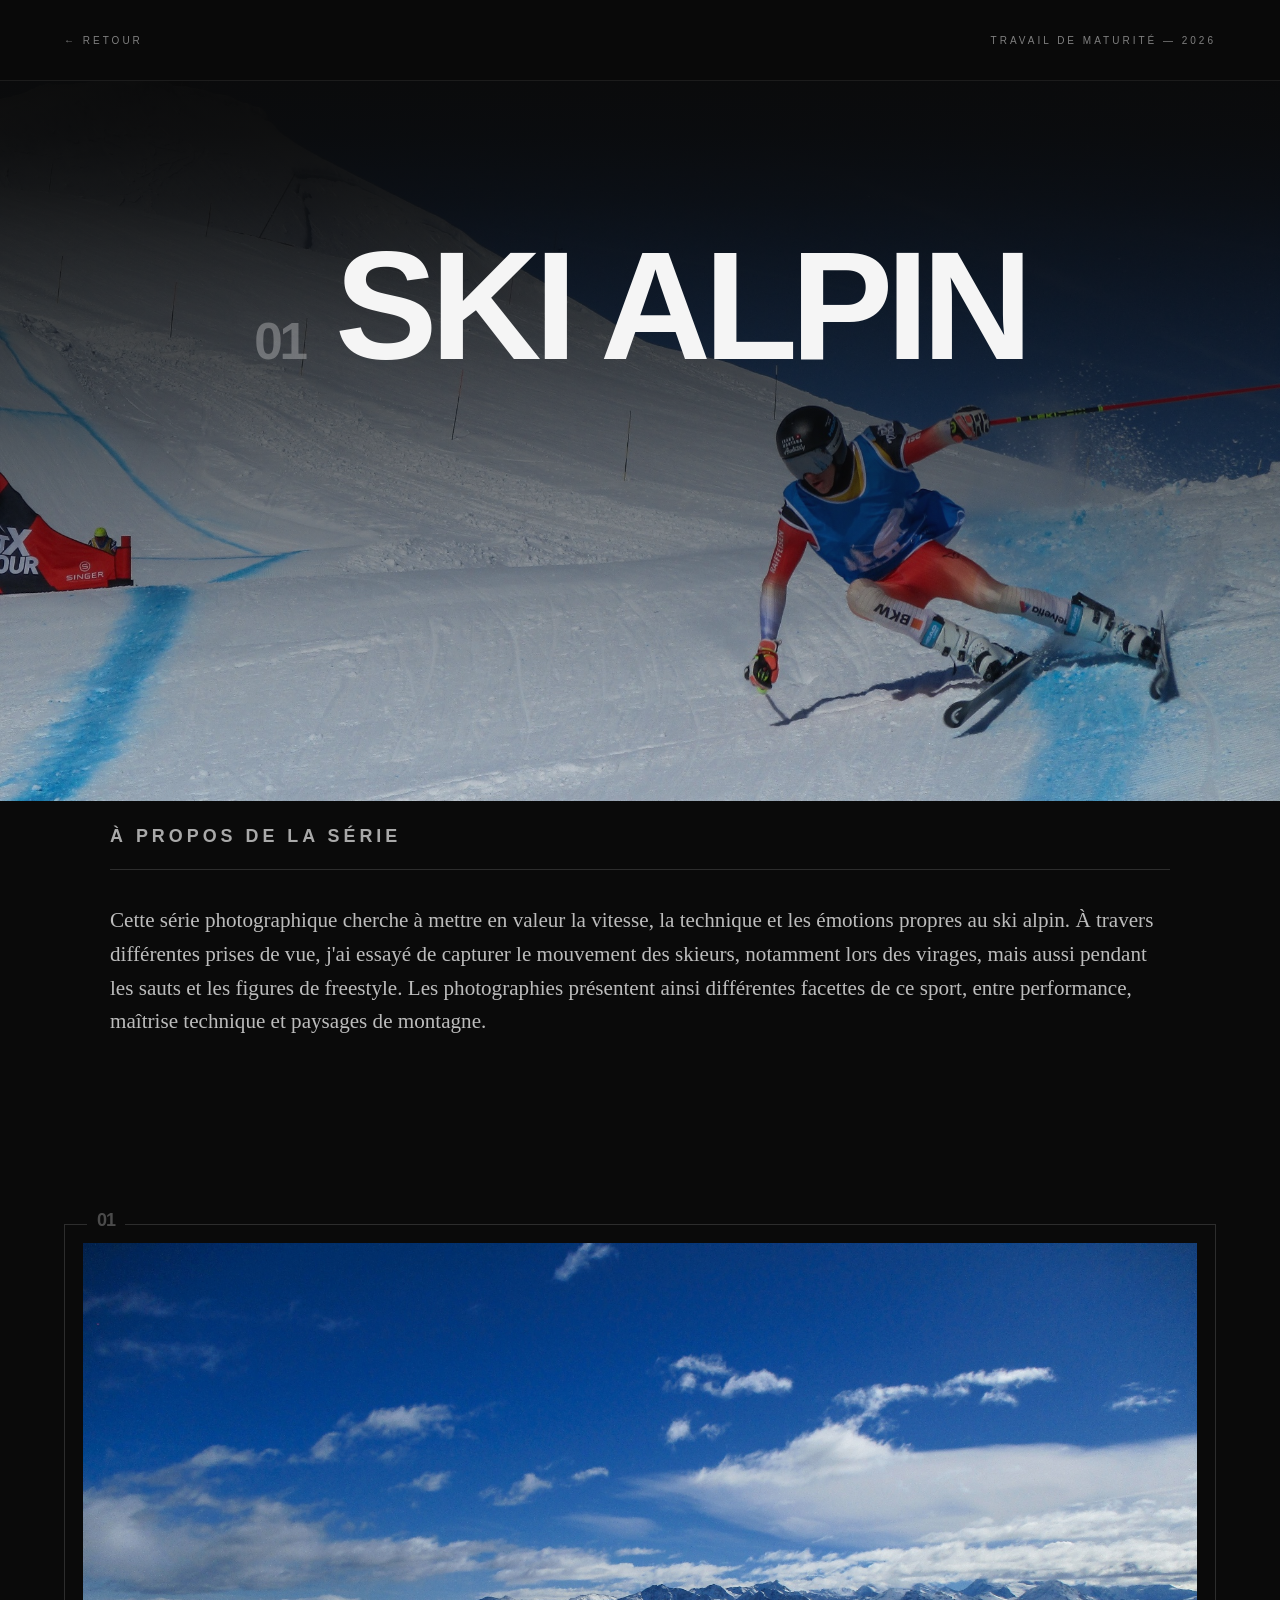
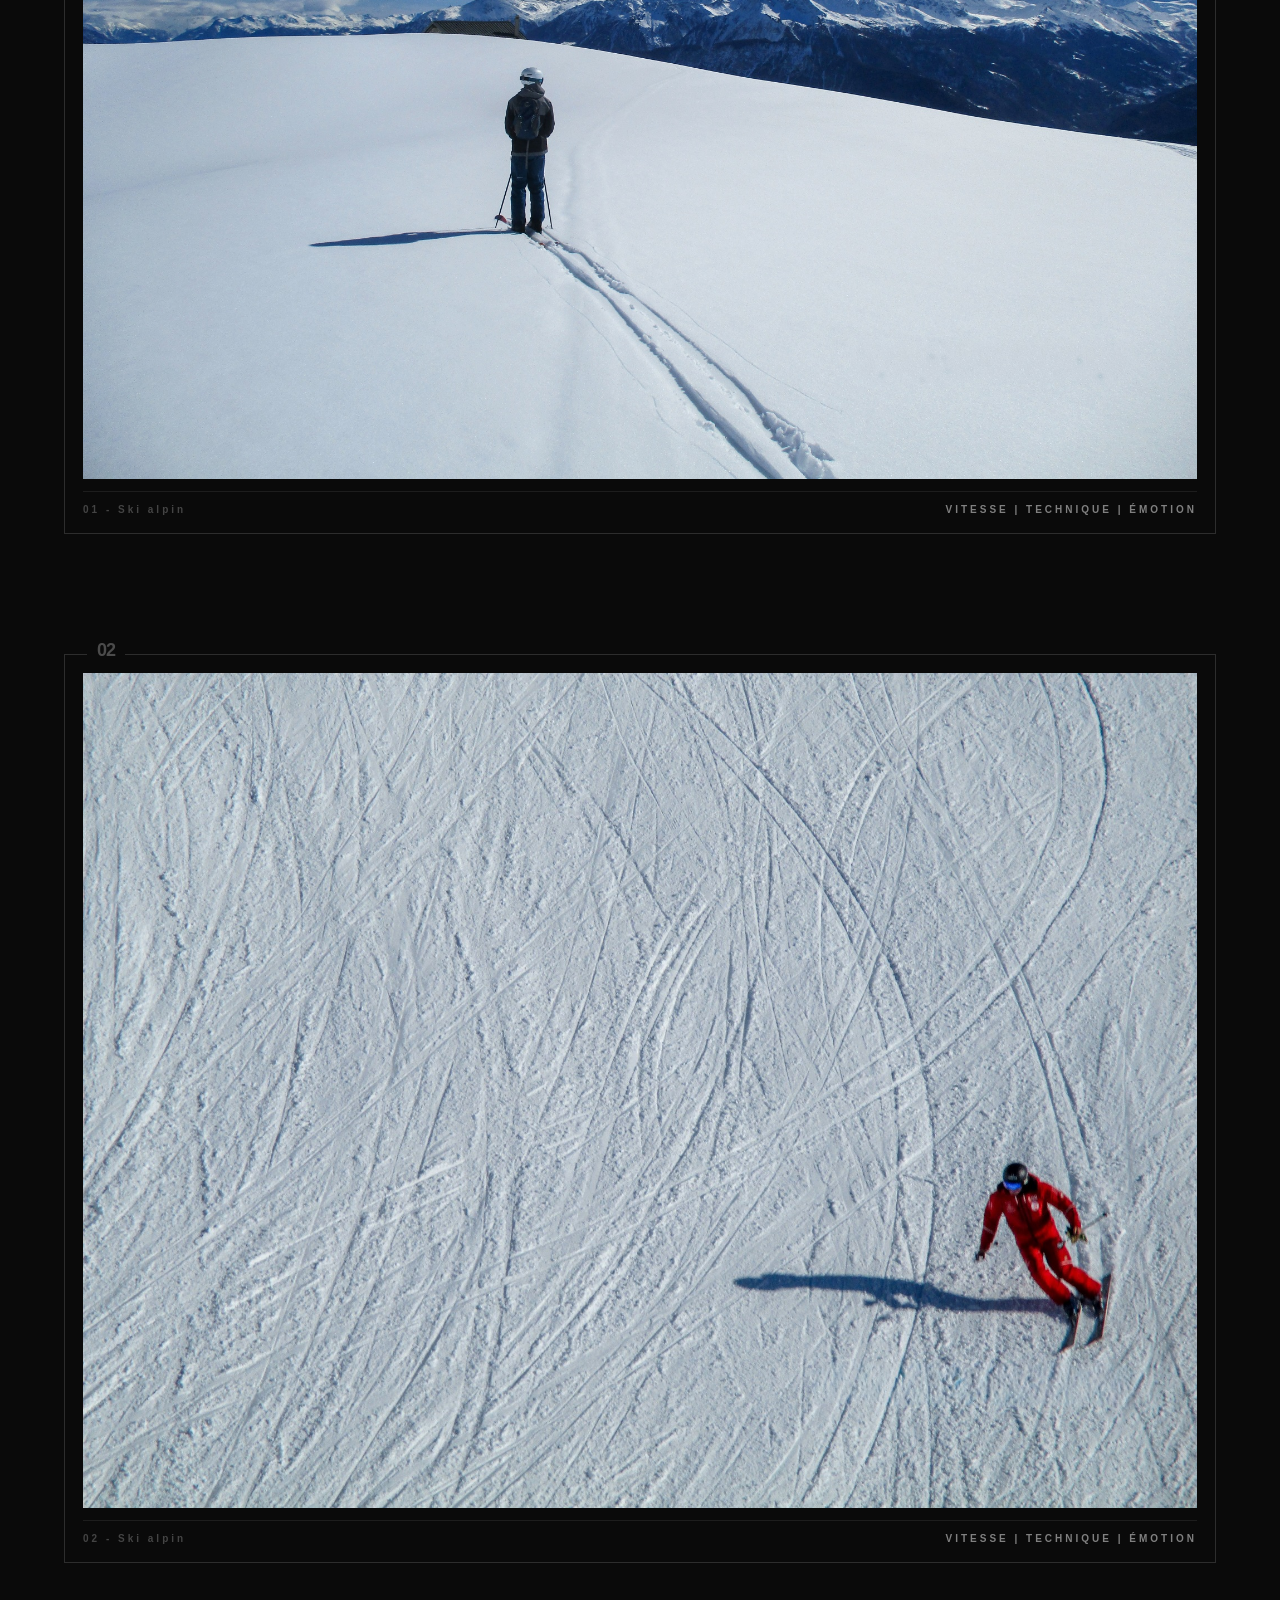
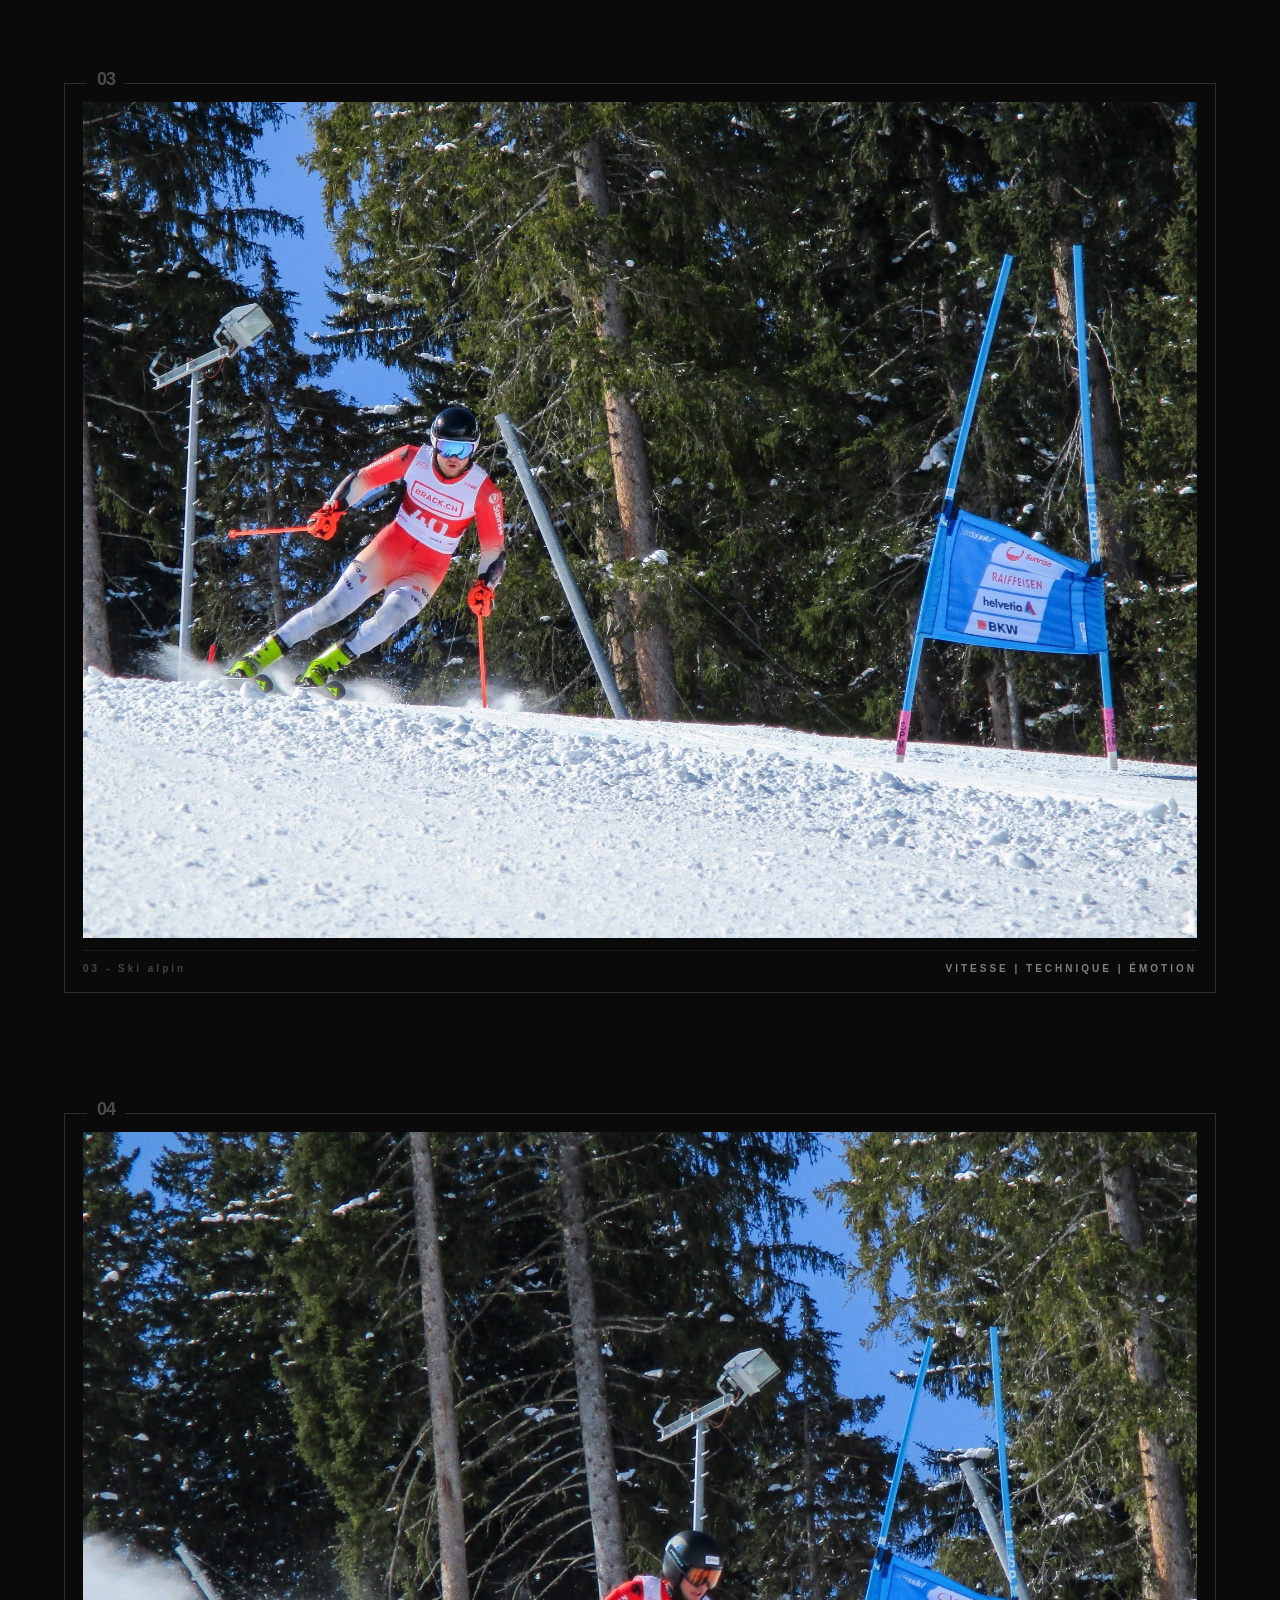
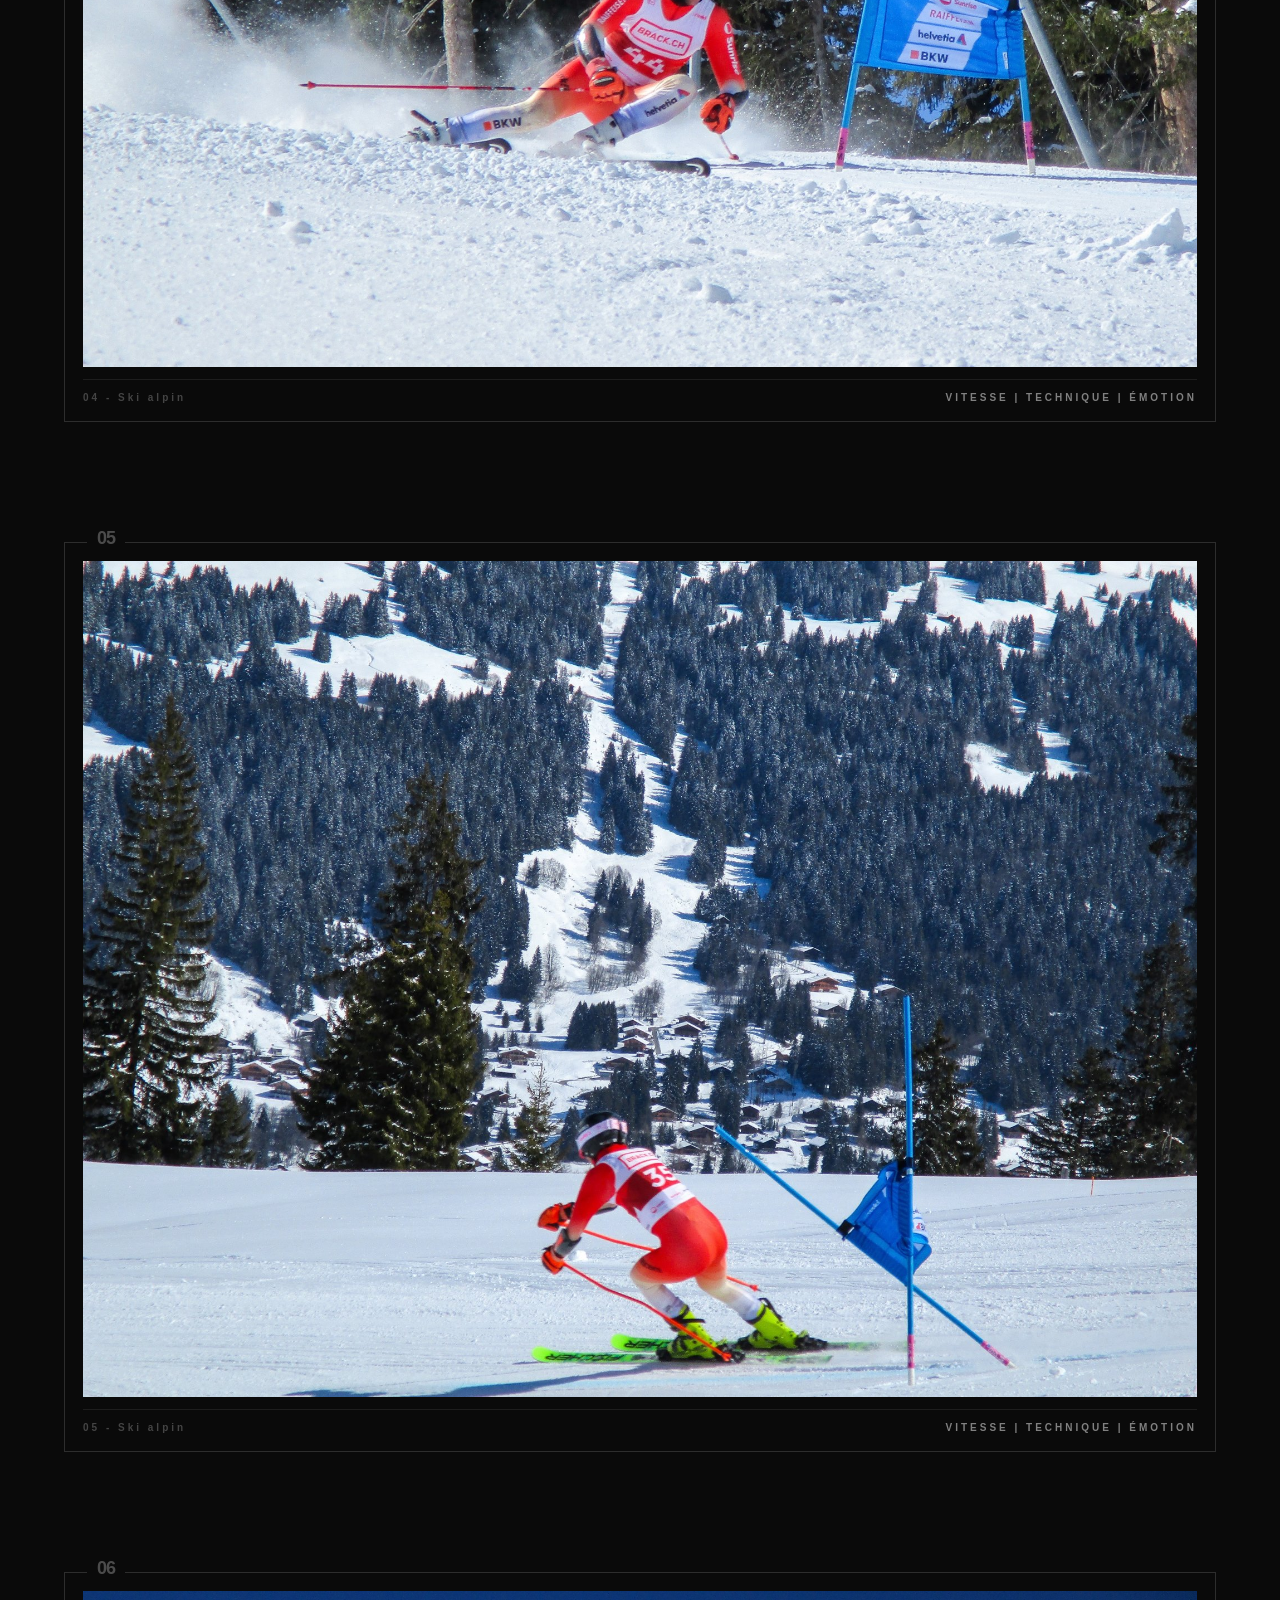
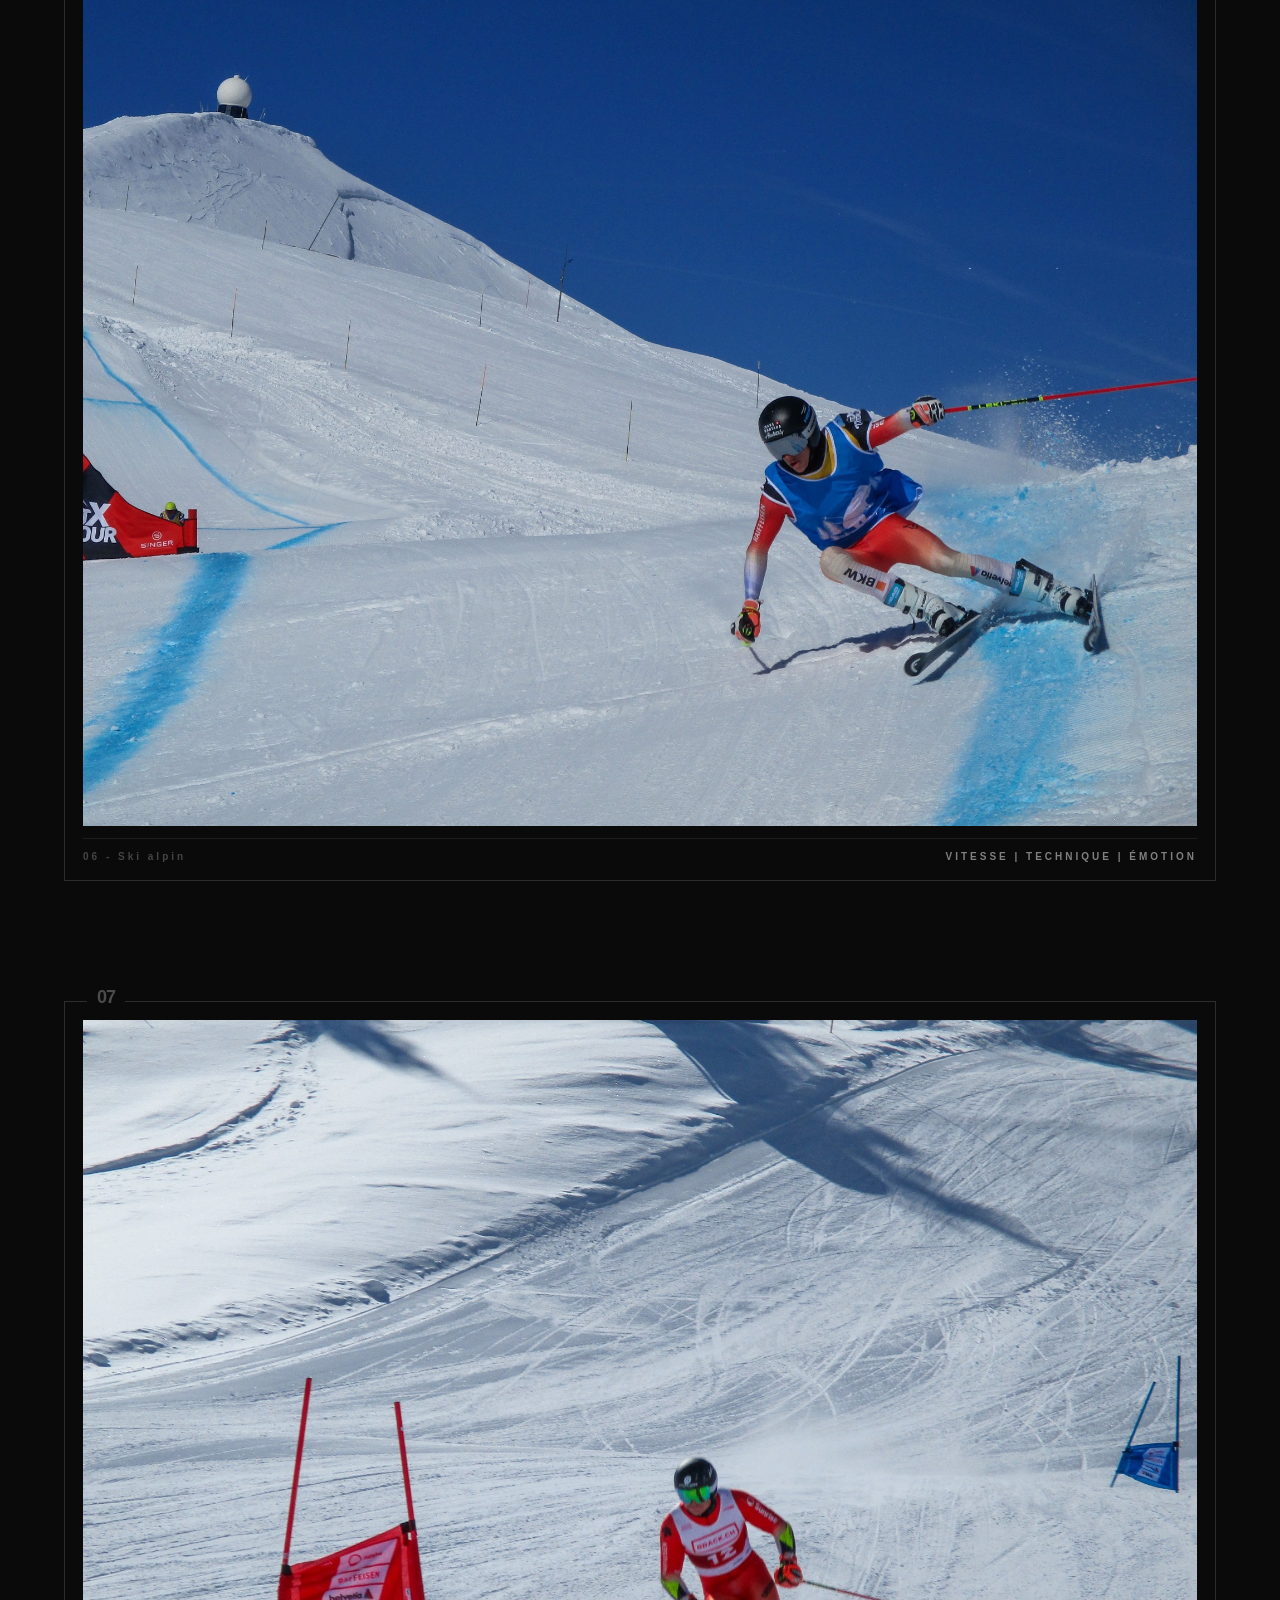
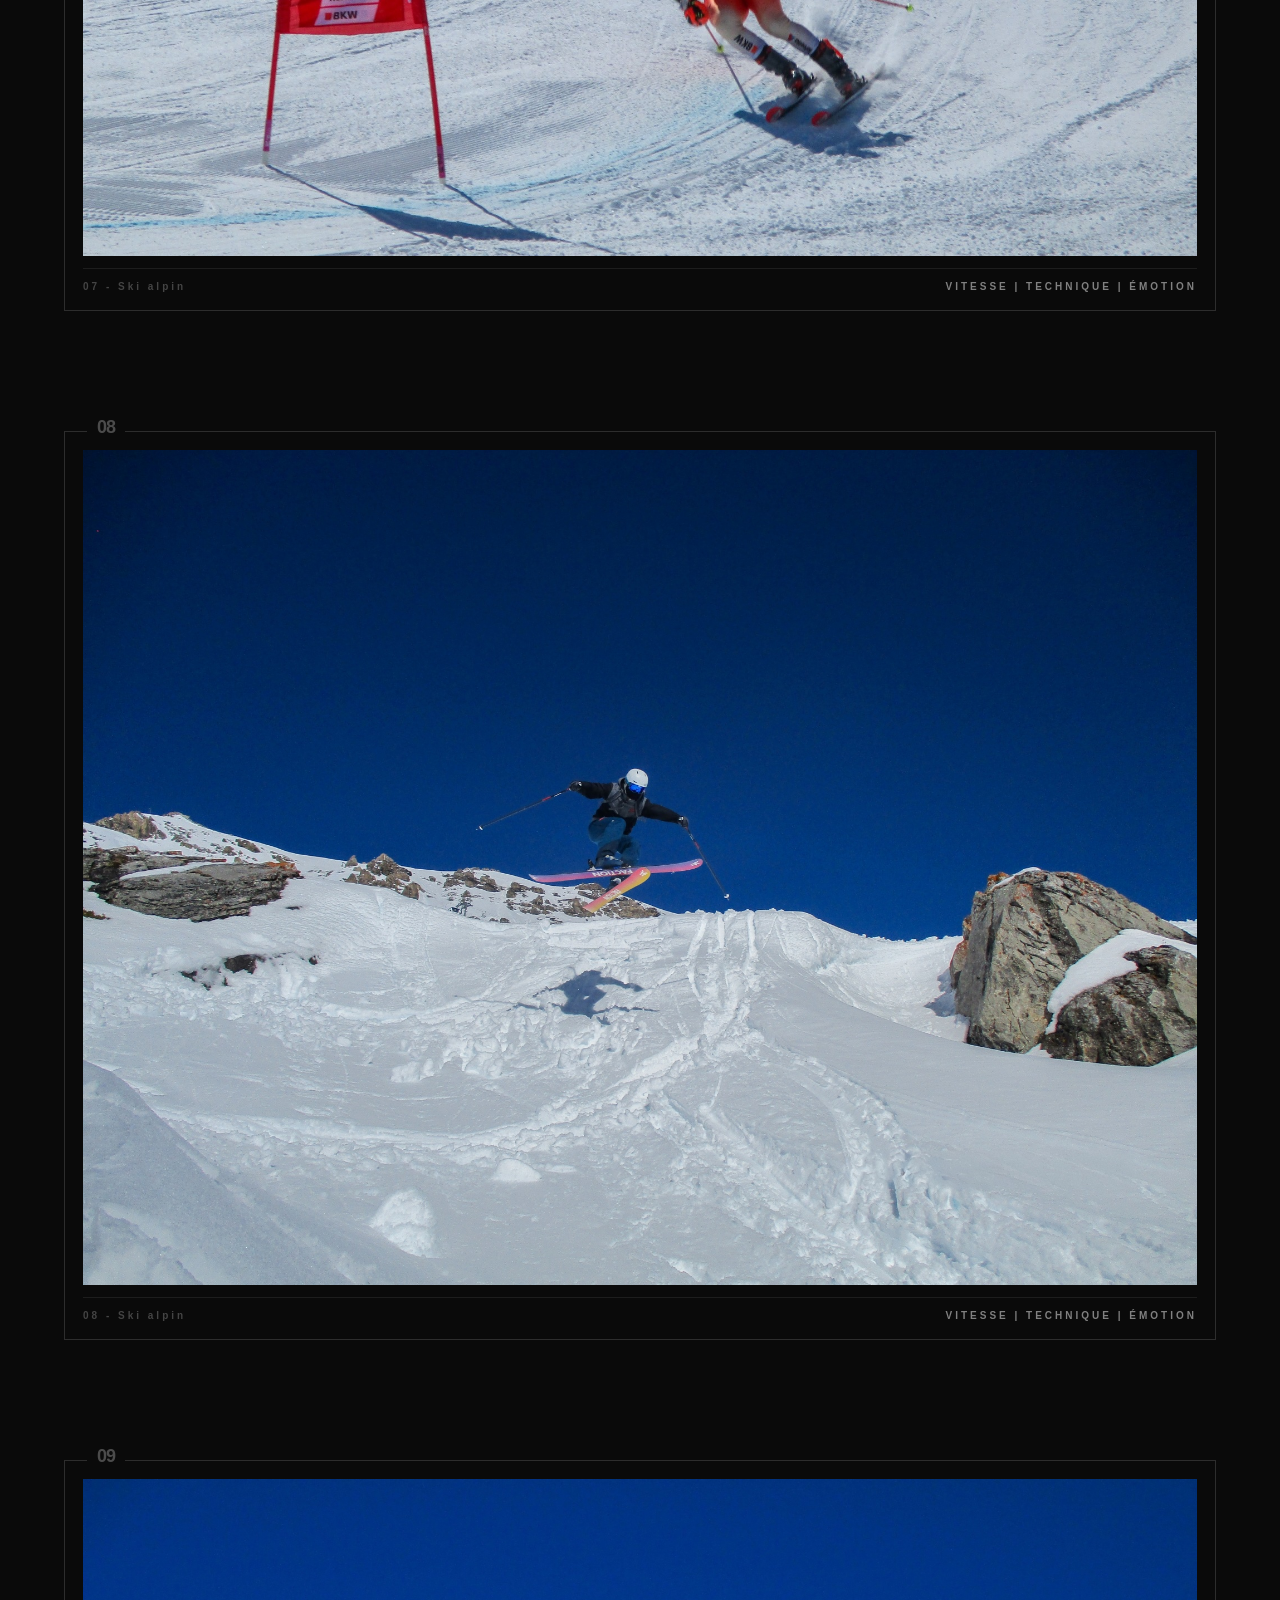
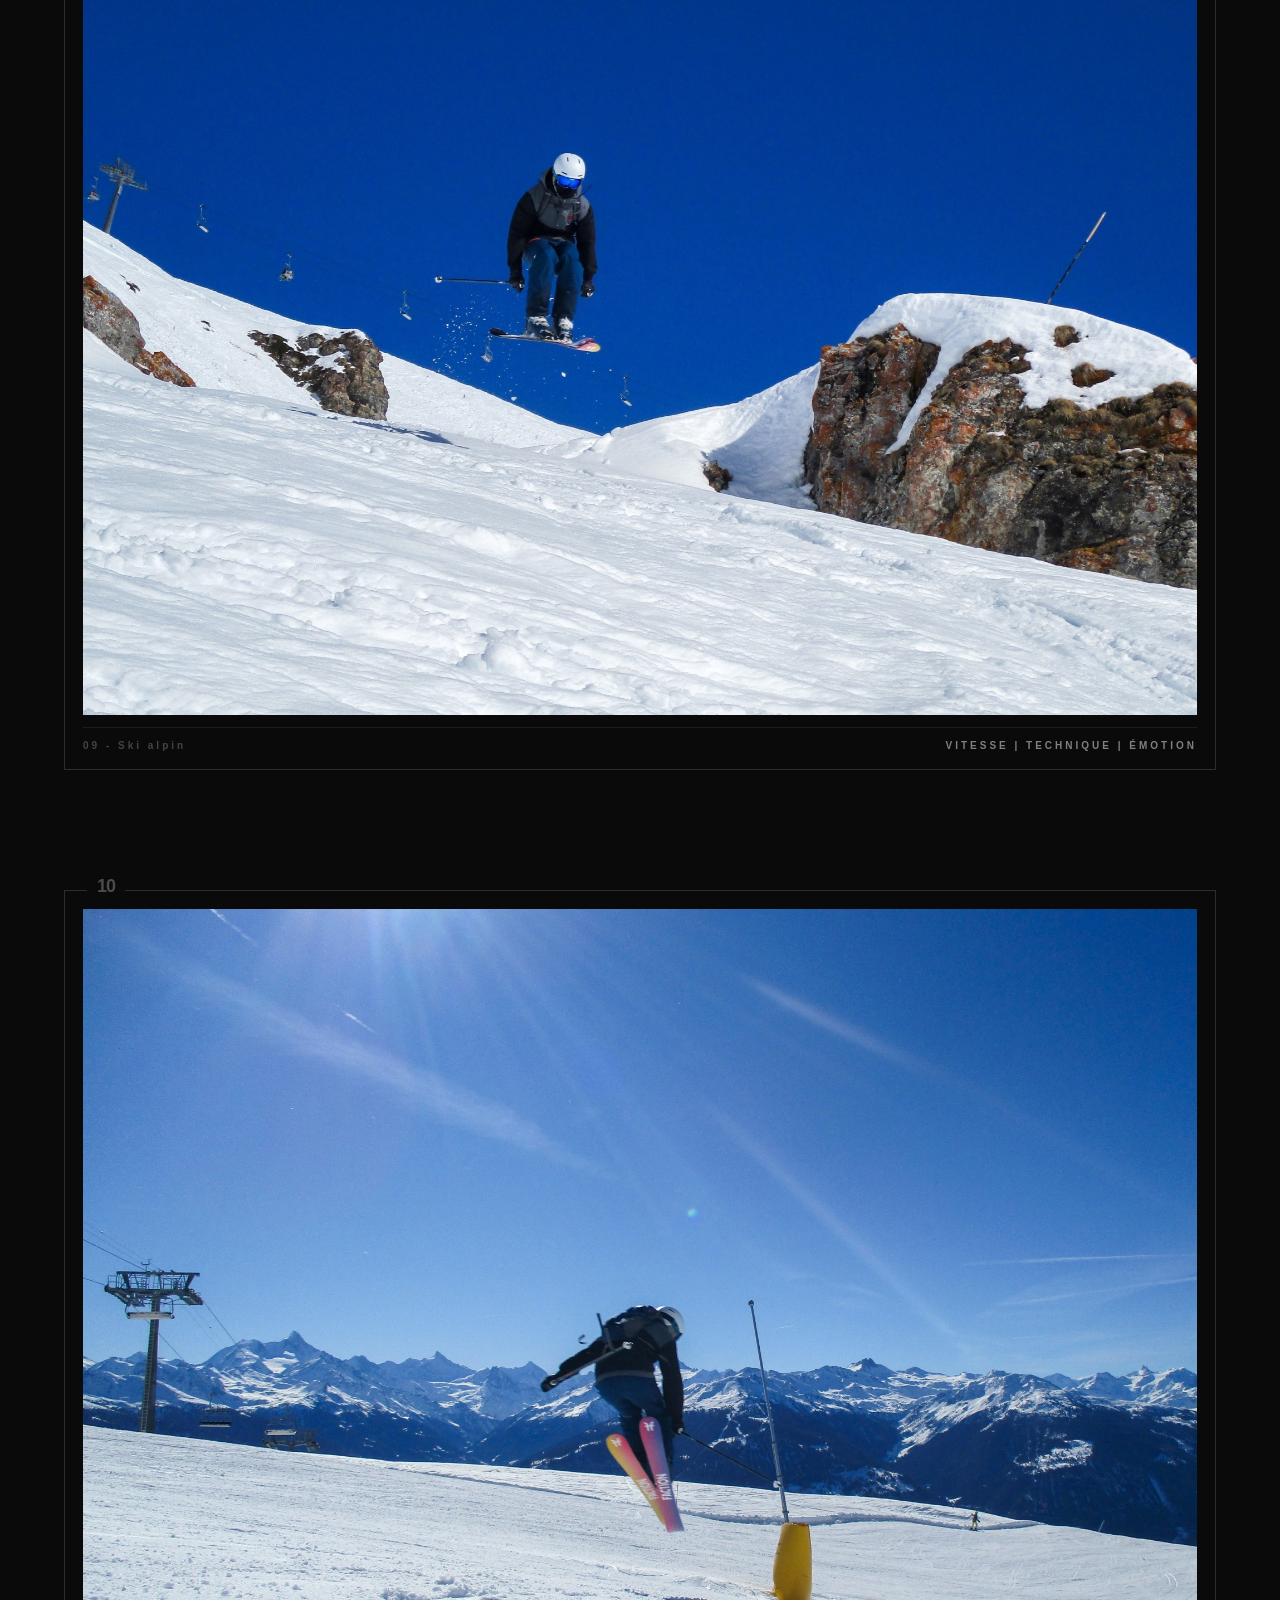
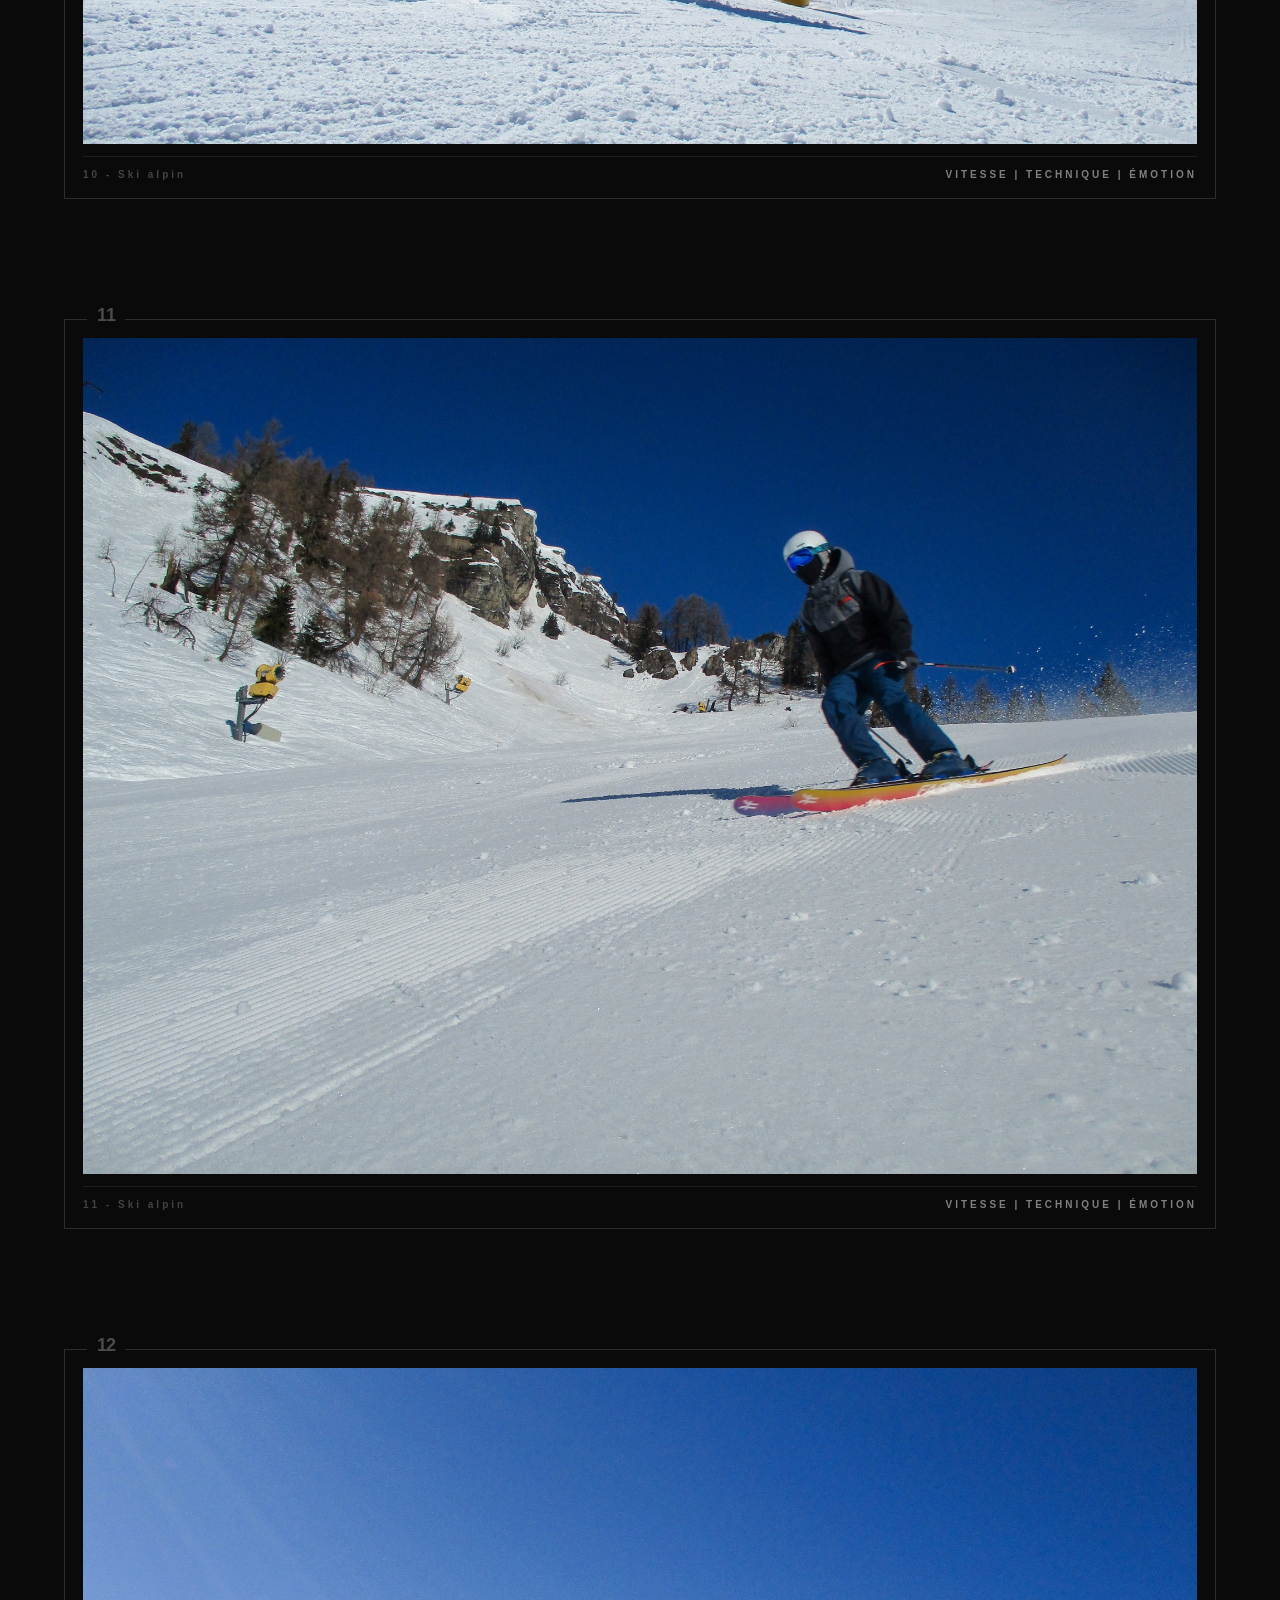
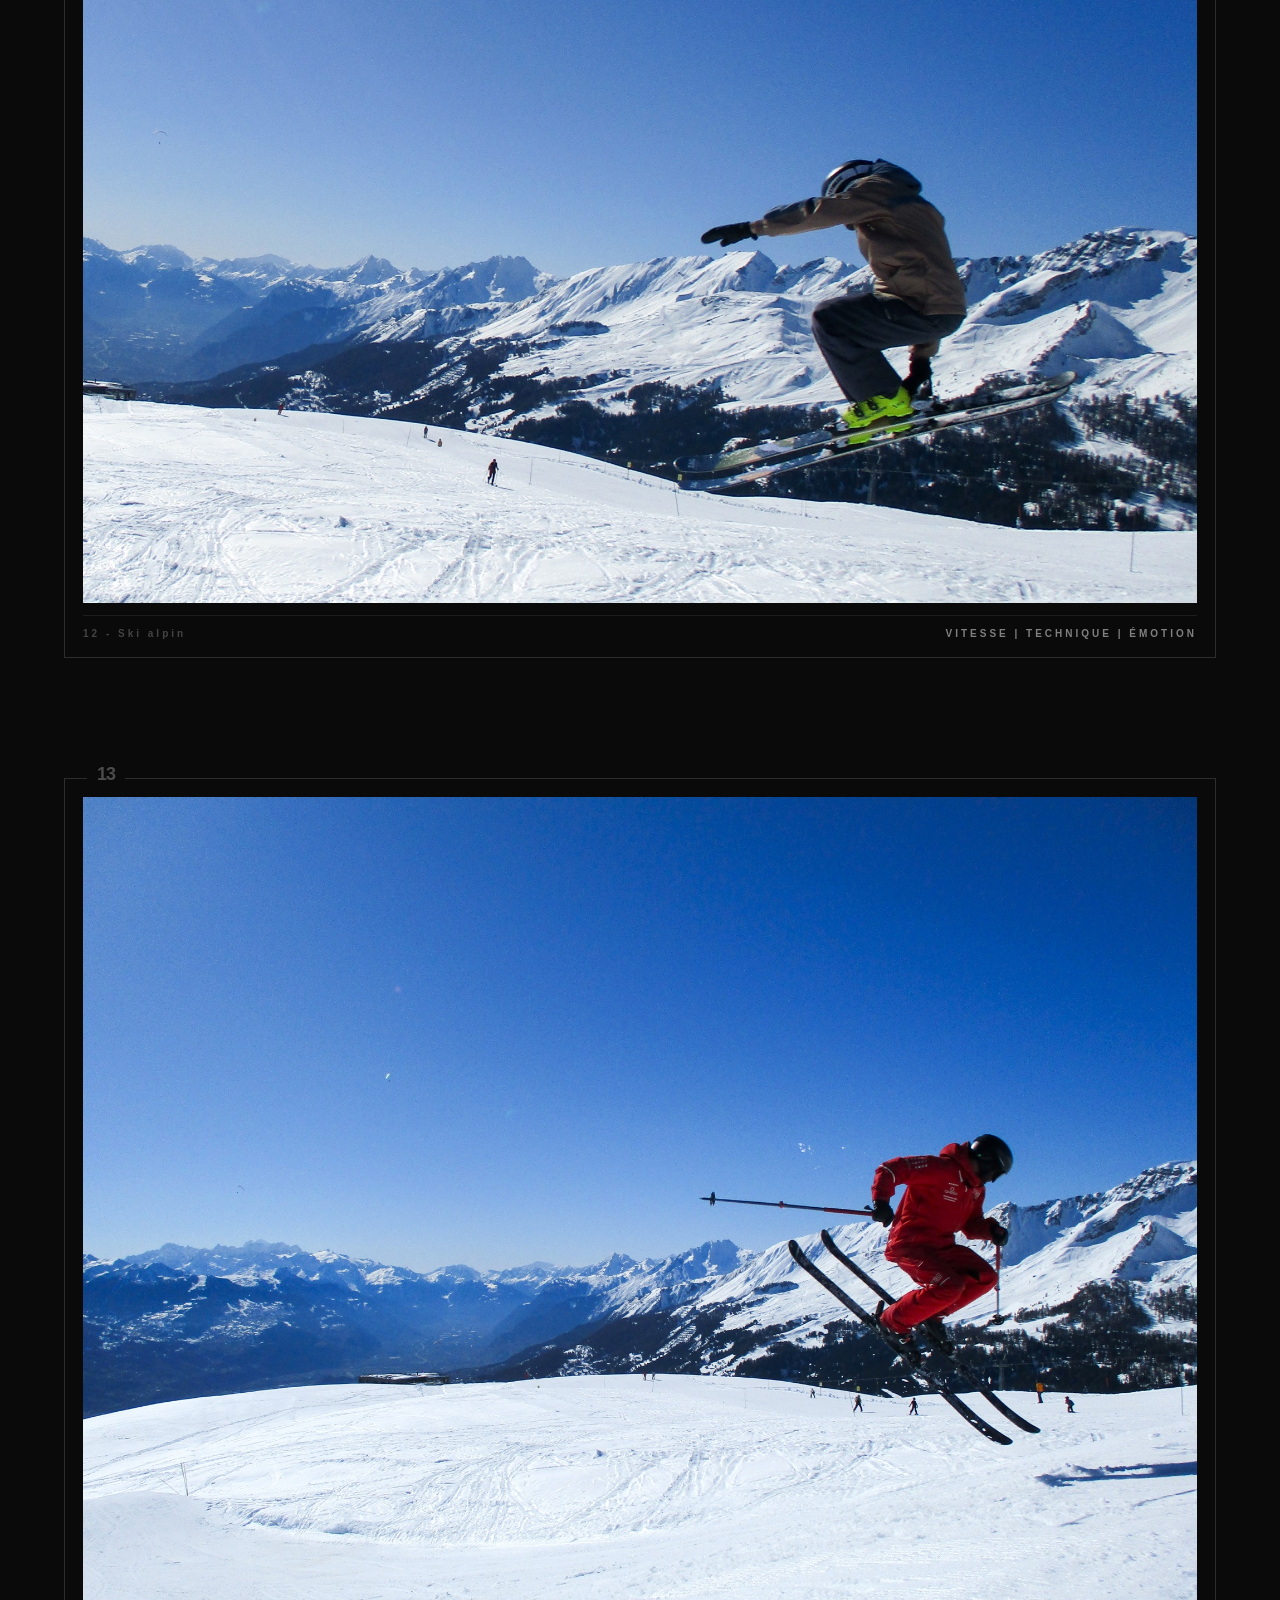
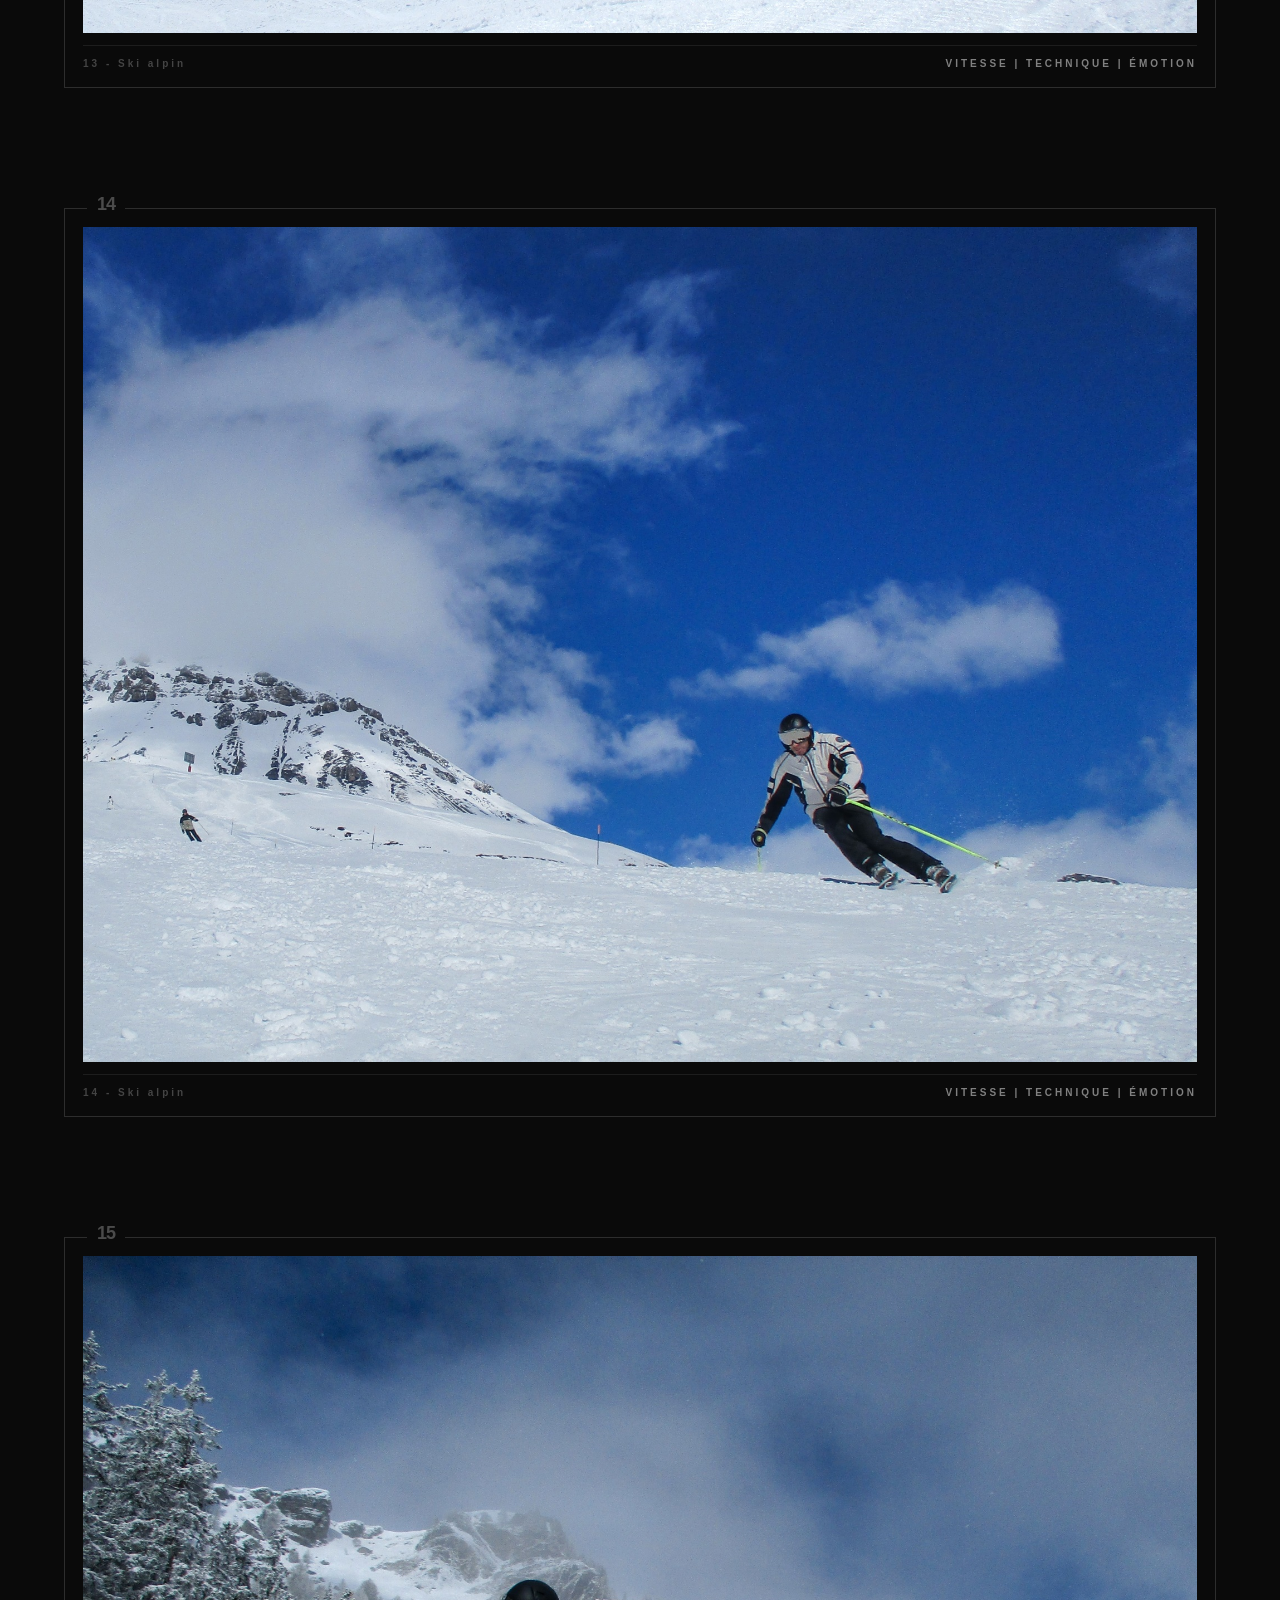
==== commit 91be5706: "Revise introductory text for ski alpin section Updated the introductory text to provide a more detai" ====
--- a/ski-alpin.html
+++ b/ski-alpin.html
@@ -113,9 +113,7 @@
         <div class="sport-intro-line"></div>
 
         <p class="sport-intro-text">
-
-          Une exploration photographique de la vitesse, de la technique et de l’émotion dans le ski alpin.
-
+          Cette série photographique cherche à mettre en valeur la vitesse, la technique et les émotions propres au ski alpin. À travers différentes prises de vue, j'ai essayé de capturer le mouvement des skieurs, notamment lors des virages, mais aussi pendant les sauts et les figures de freestyle. Les photographies présentent ainsi différentes facettes de ce sport, entre performance, maîtrise technique et paysages de montagne.
         </p>
 
       </div>
